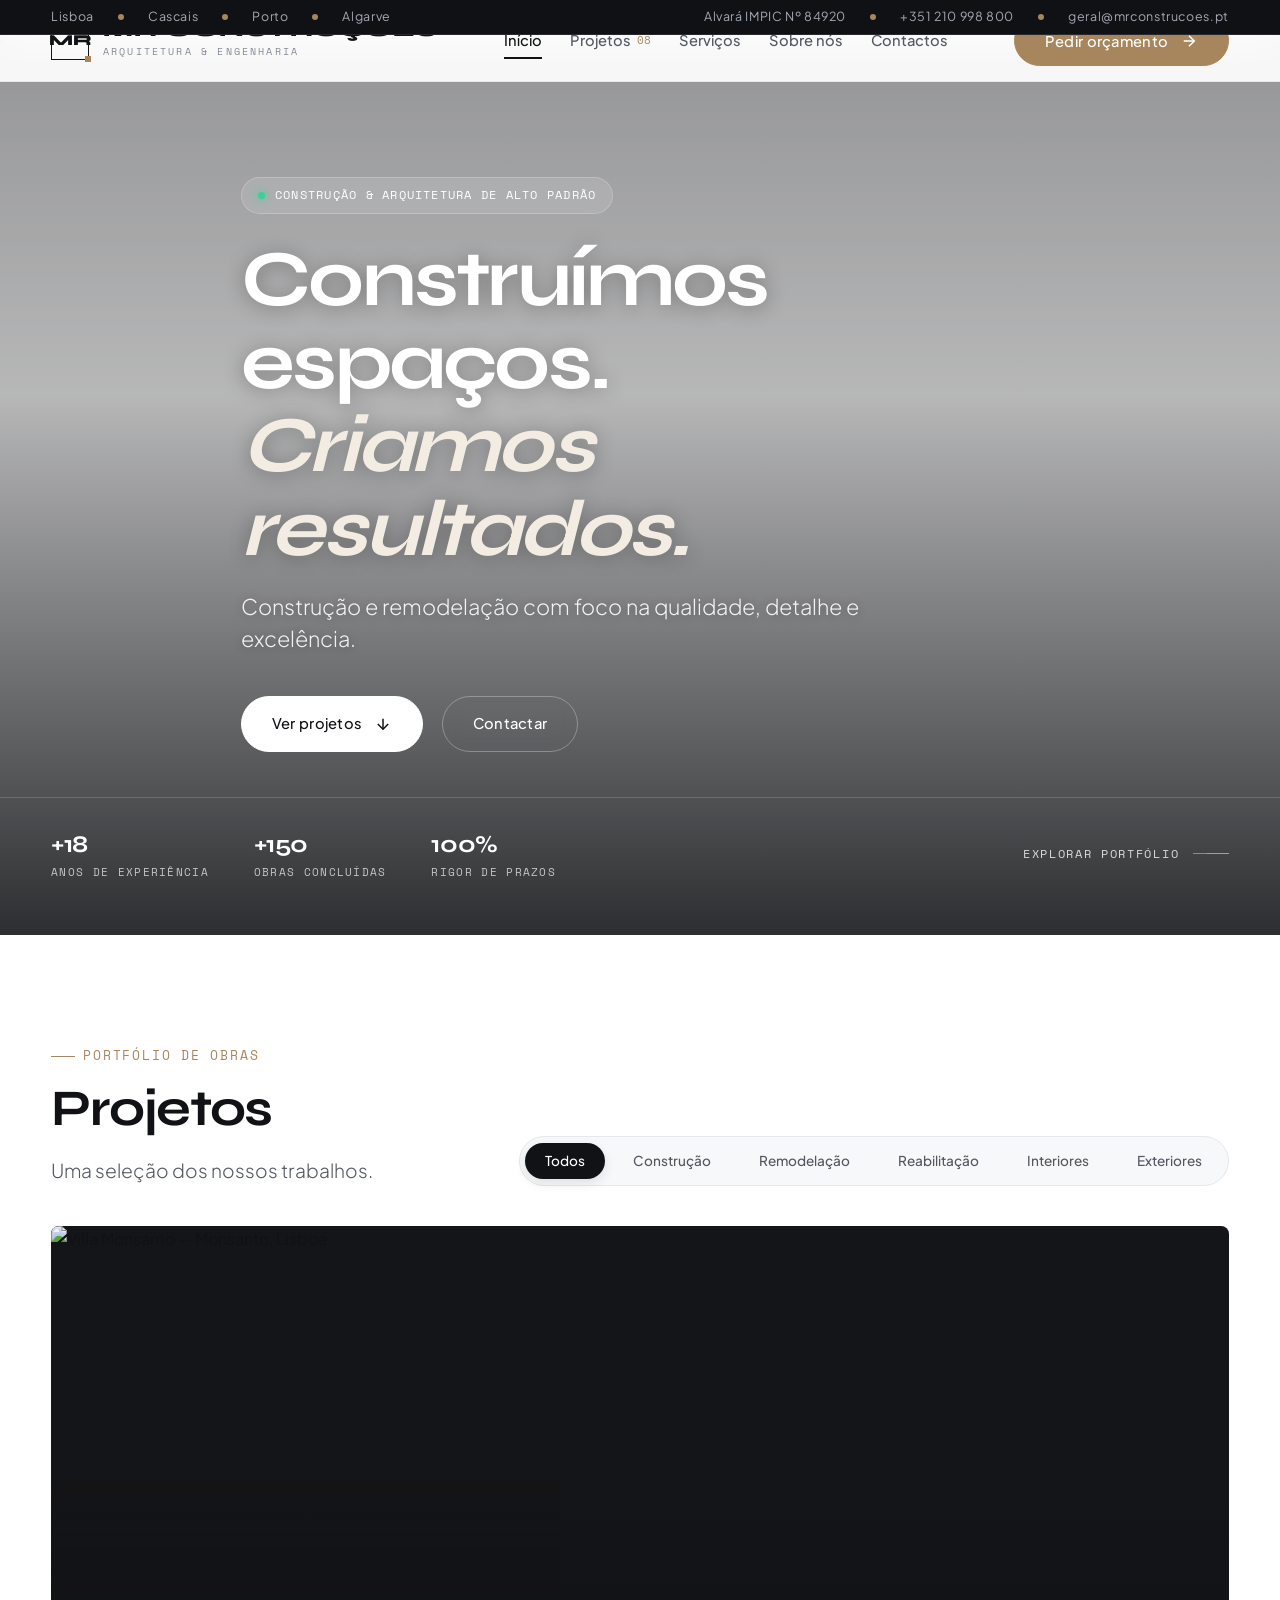
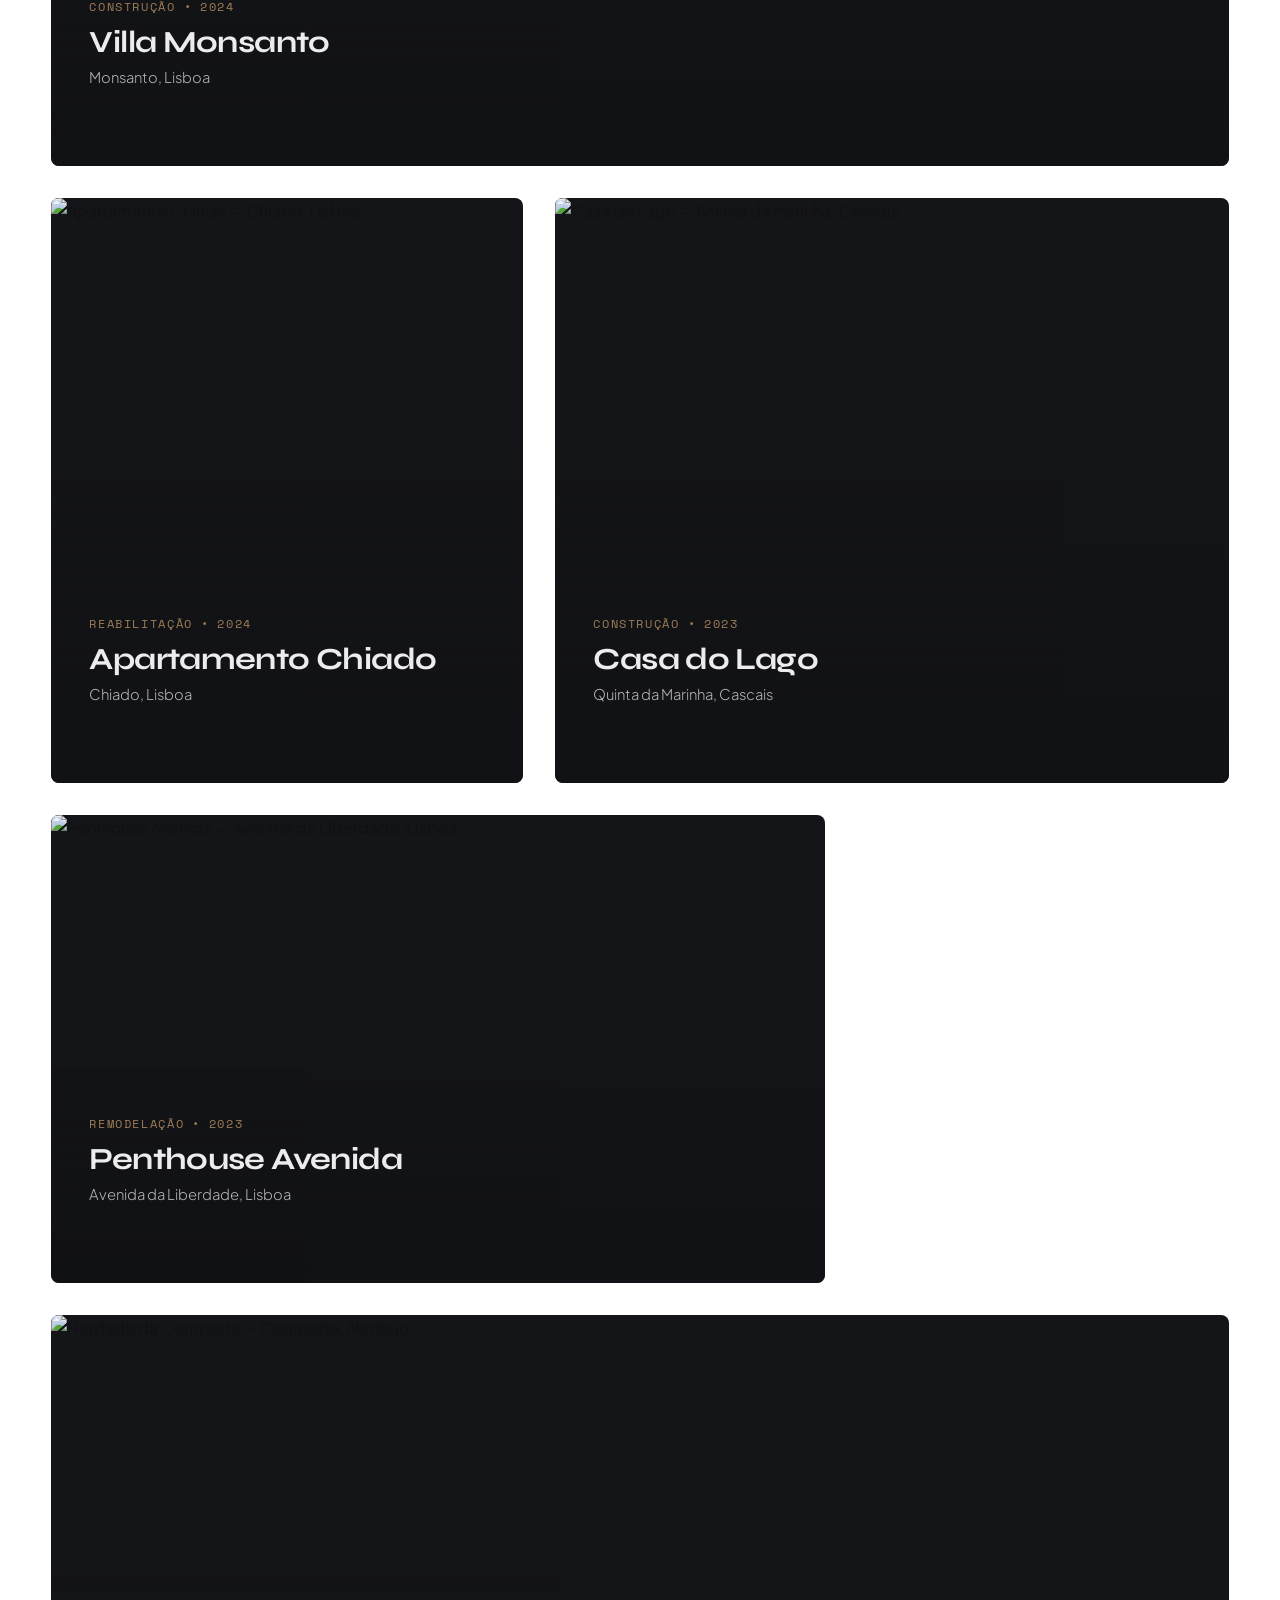
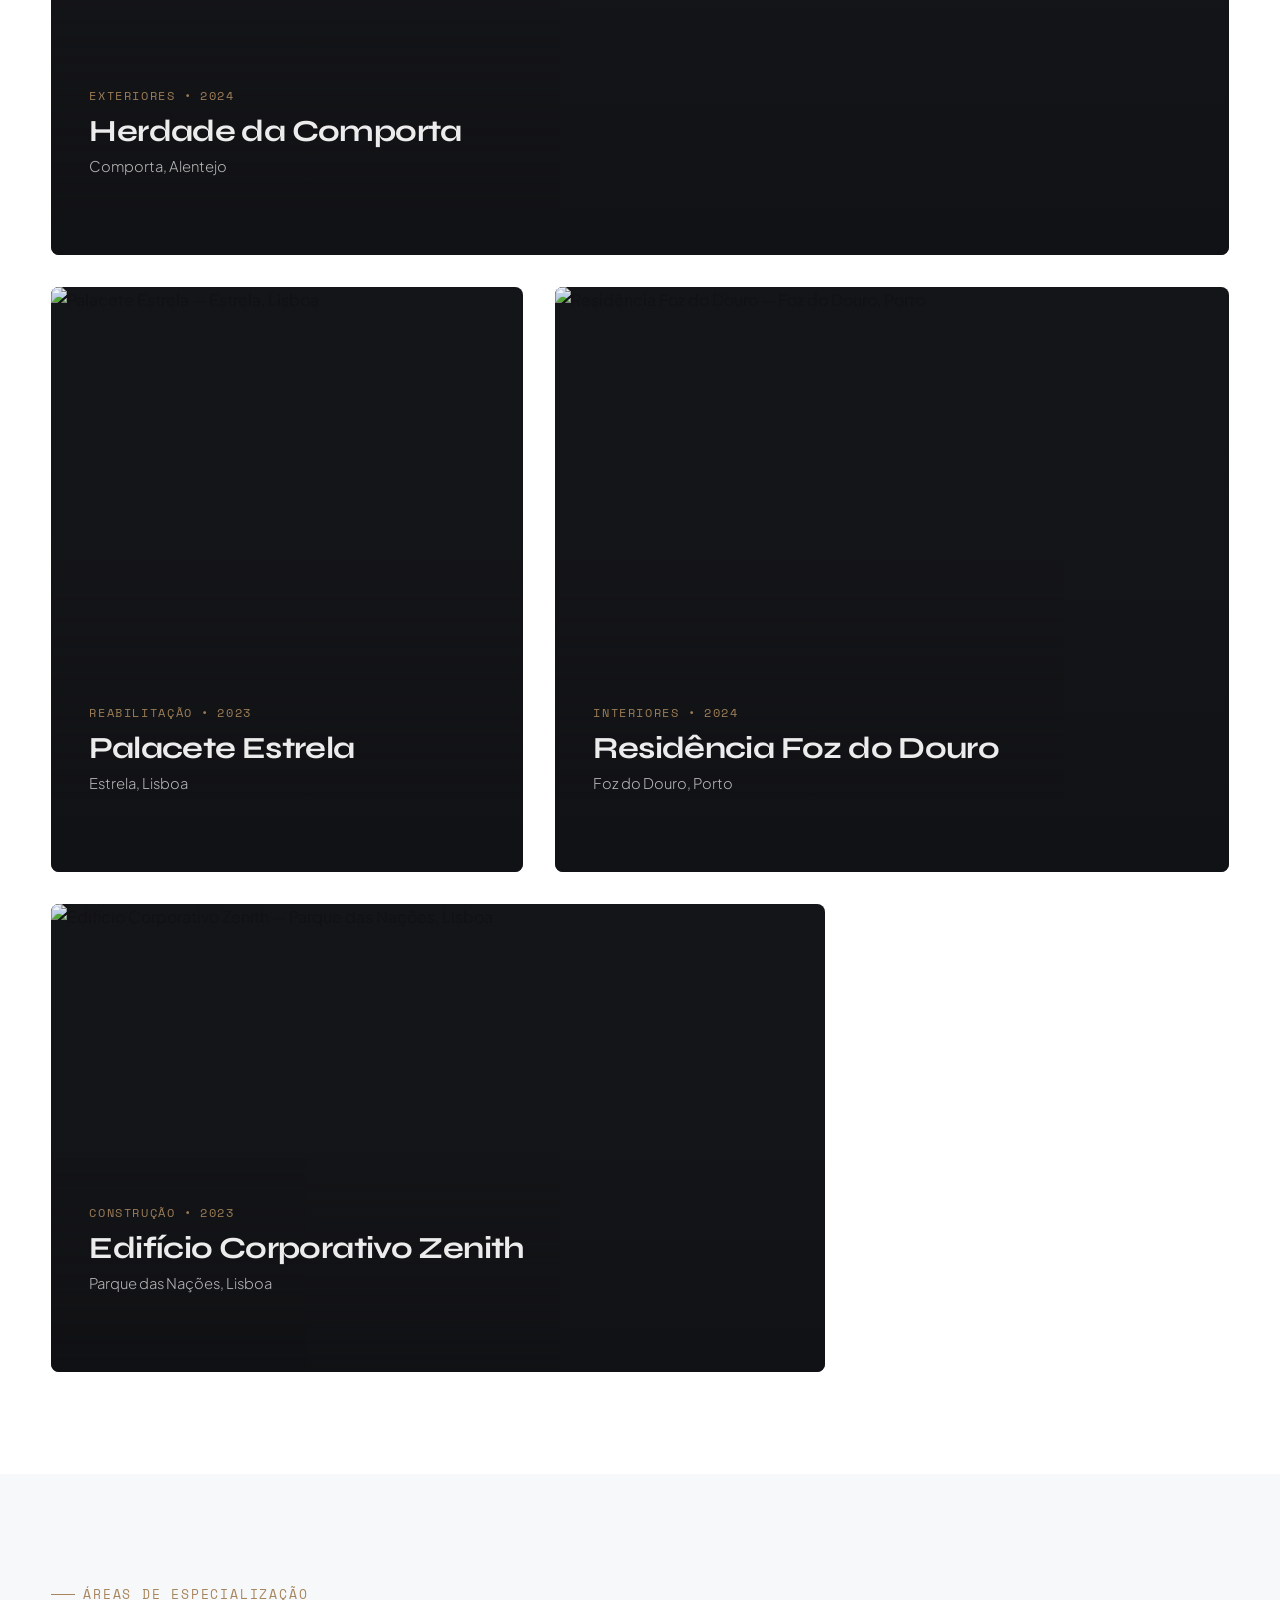
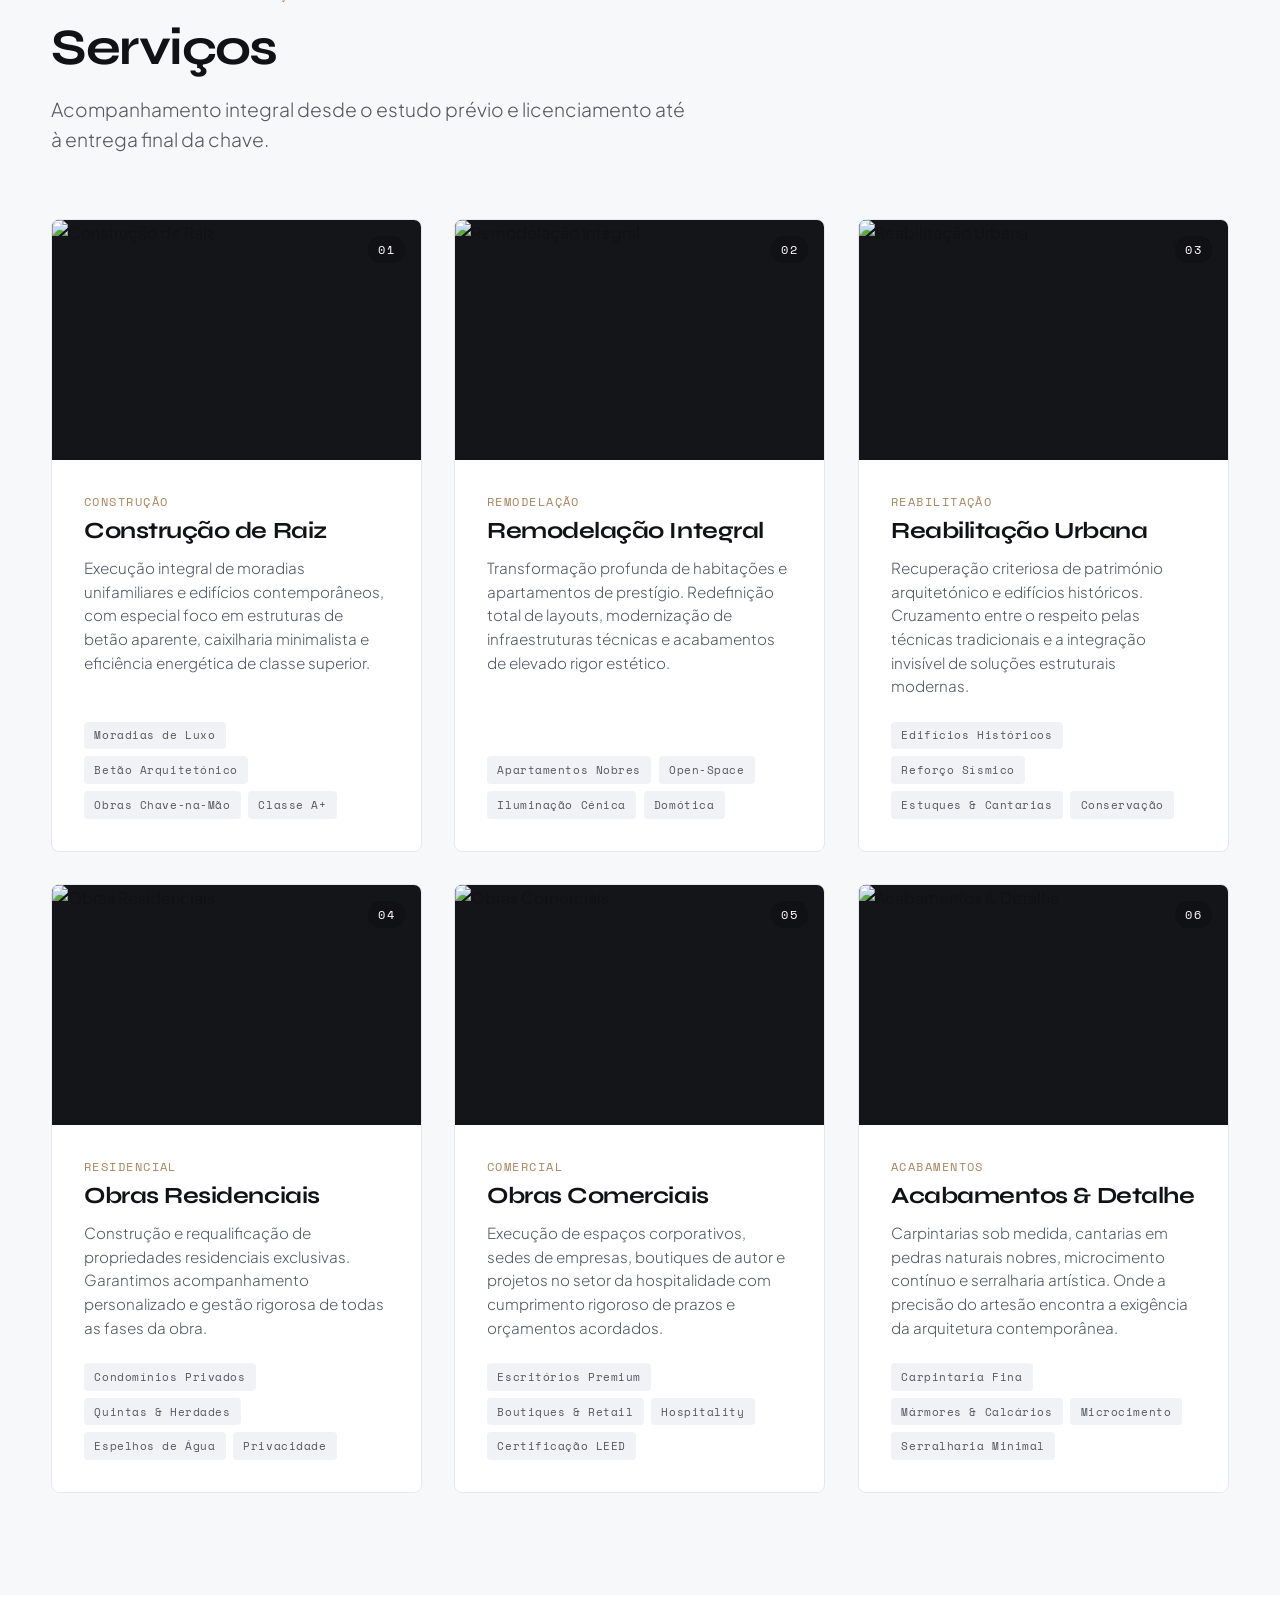
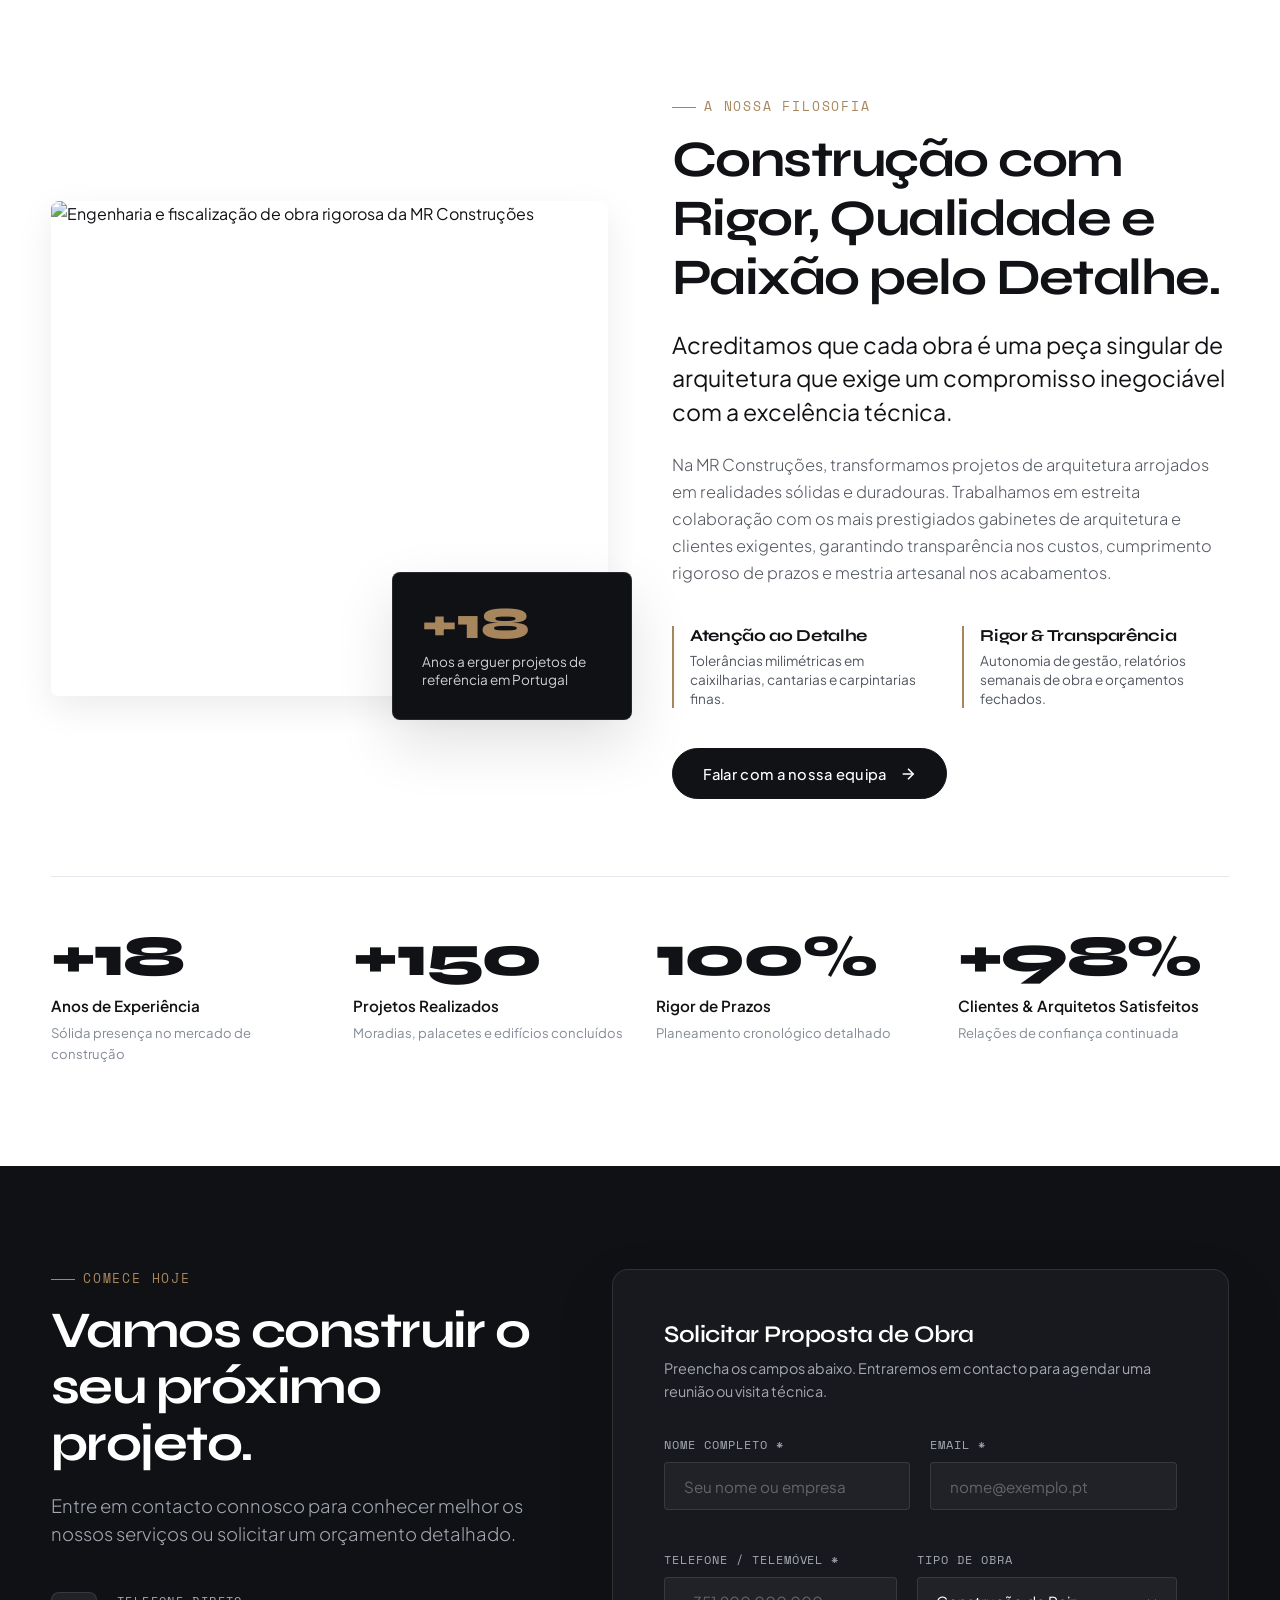
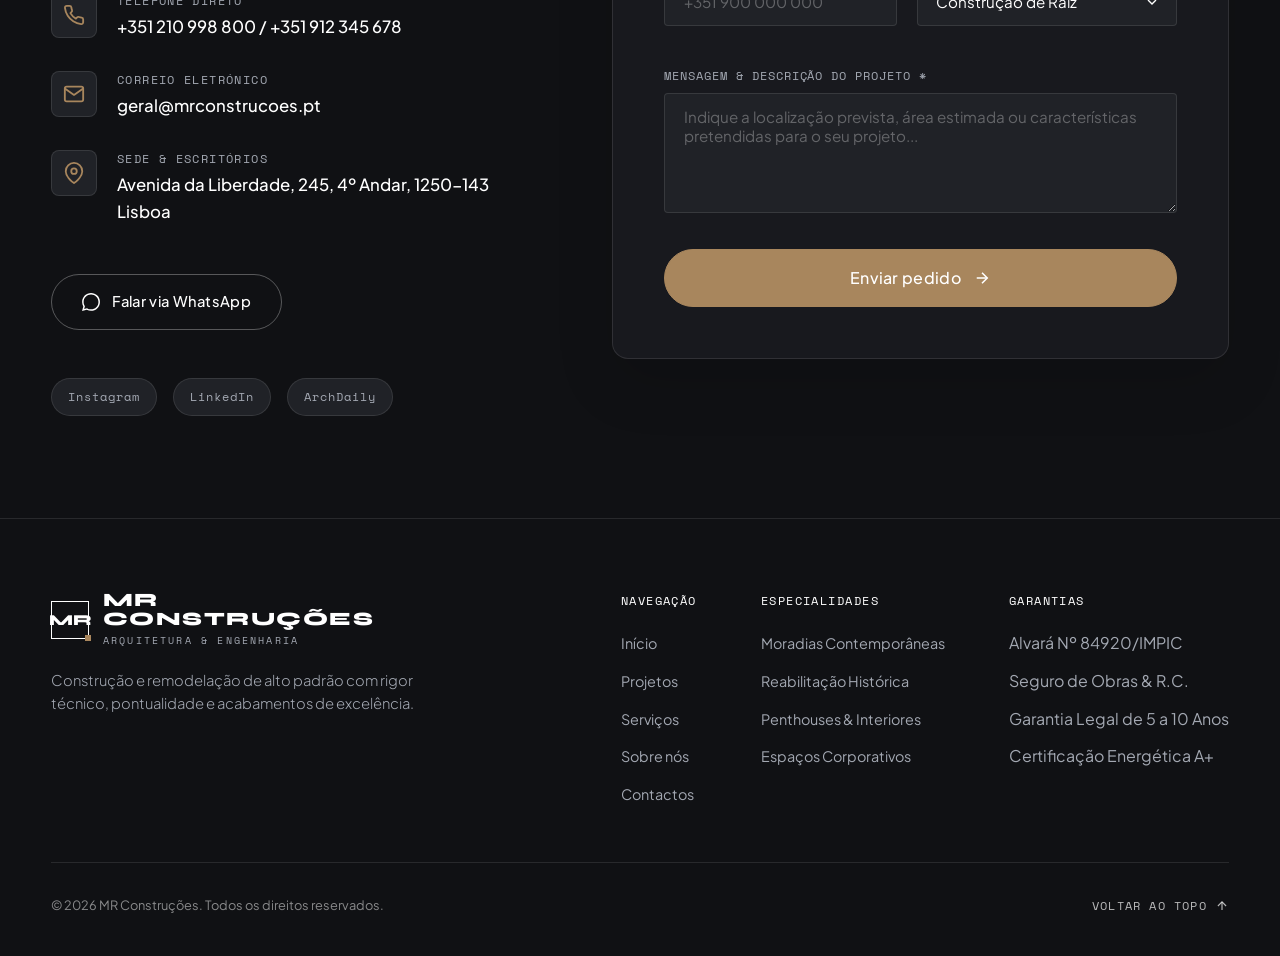
==== index.html @ f12e69ed "feat: website premium moderno para empresa de construcao civil MR Construcoes" ====
<!DOCTYPE html>
<html lang="pt">
<head>
  <meta charset="UTF-8">
  <meta name="viewport" content="width=device-width, initial-scale=1.0">
  <title>MR CONSTRUÇÕES — Arquitetura, Construção e Remodelação Premium</title>
  
  <!-- Metadados de SEO & Otimização -->
  <meta name="description" content="MR Construções — Especialistas em construção de moradias contemporâneas, reabilitação de edifícios e remodelações de alta gama em Portugal. Conheça o nosso portfólio de obras de excelência.">
  <meta name="keywords" content="construção civil, arquitetura contemporânea, remodelação de luxo, reabilitação urbana, moradias lisboa, cascais, porto, obras chave na mão">
  <meta name="author" content="MR Construções & Engenharia">
  <meta name="robots" content="index, follow">

  <!-- Open Graph & Social Sharing -->
  <meta property="og:title" content="MR CONSTRUÇÕES — Obras de Excelência & Portfólio de Arquitetura">
  <meta property="og:description" content="Construímos espaços. Criamos resultados. Portfólio visual de projetos residenciais e comerciais de alta gama.">
  <meta property="og:image" content="https://images.unsplash.com/photo-1600596542815-ffad4c1539a9?auto=format&fit=crop&w=1200&q=80">
  <meta property="og:type" content="website">
  <meta property="og:locale" content="pt_PT">

  <!-- Favicon Arquitetónico em SVG Vetorial -->
  <link rel="icon" type="image/svg+xml" href="data:image/svg+xml,%3Csvg xmlns='http://www.w3.org/2000/svg' viewBox='0 0 32 32'%3E%3Crect width='32' height='32' fill='%23111215'/%3E%3Cpath d='M8 24V8h4l4 8 4-8h4v16h-3.5v-10l-3.5 7h-2l-3.5-7v10H8z' fill='%23FFFFFF'/%3E%3Crect x='22' y='21' width='3' height='3' fill='%23A8865D'/%3E%3C/svg%3E">

  <!-- Folhas de Estilo -->
  <link rel="stylesheet" href="css/main.css">
  <link rel="stylesheet" href="css/components.css">
  <link rel="stylesheet" href="css/project-detail.css">

  <!-- Schema.org Dados Estruturados -->
  <script type="application/ld+json">
  {
    "@context": "https://schema.org",
    "@type": "HomeAndConstructionBusiness",
    "name": "MR Construções",
    "description": "Construção de moradias de luxo, remodelação de interiores e reabilitação de património em Portugal.",
    "telephone": "+351 210 998 800",
    "email": "geral@mrconstrucoes.pt",
    "address": {
      "@type": "PostalAddress",
      "streetAddress": "Avenida da Liberdade, 245",
      "addressLocality": "Lisboa",
      "postalCode": "1250-143",
      "addressCountry": "PT"
    },
    "openingHours": "Mo-Fr 08:30-19:00"
  }
  </script>
</head>
<body>

  <!-- Barra Superior Técnica / Contactos Rápidos -->
  <div class="top-bar">
    <div class="container">
      <div class="top-bar-locations">
        <span>Lisboa</span>
        <span class="top-bar-dot"></span>
        <span>Cascais</span>
        <span class="top-bar-dot"></span>
        <span>Porto</span>
        <span class="top-bar-dot"></span>
        <span>Algarve</span>
      </div>
      <div class="top-bar-links">
        <span>Alvará IMPIC Nº 84920</span>
        <span class="top-bar-dot"></span>
        <a href="tel:+351210998800">+351 210 998 800</a>
        <span class="top-bar-dot"></span>
        <a href="mailto:geral@mrconstrucoes.pt">geral@mrconstrucoes.pt</a>
      </div>
    </div>
  </div>

  <!-- Cabeçalho & Navegação Fixa no Topo -->
  <header class="site-header" id="siteHeader">
    <div class="container header-inner">
      <!-- Logótipo da Empresa -->
      <a href="#inicio" class="brand" aria-label="MR Construções — Página Inicial">
        <div class="brand-logo-icon">MR</div>
        <div class="brand-text">
          <span class="brand-title">MR Construções</span>
          <span class="brand-subtitle">Arquitetura & Engenharia</span>
        </div>
      </a>

      <!-- Menu de Navegação Desktop -->
      <nav class="nav-wrapper" aria-label="Navegação Principal">
        <ul class="nav-menu">
          <li><a href="#inicio" class="nav-link active">Início</a></li>
          <li>
            <a href="#projetos" class="nav-link">
              <span>Projetos</span>
              <span class="nav-counter">08</span>
            </a>
          </li>
          <li><a href="#servicos" class="nav-link">Serviços</a></li>
          <li><a href="#sobre-nos" class="nav-link">Sobre nós</a></li>
          <li><a href="#contactos" class="nav-link">Contactos</a></li>
        </ul>
      </nav>

      <!-- Botões de Ação do Header -->
      <div class="header-actions">
        <button class="btn btn-accent" data-open-budget-modal data-subject="Consulta Geral">
          <span>Pedir orçamento</span>
          <svg class="btn-icon" viewBox="0 0 24 24" fill="none" stroke="currentColor" stroke-width="2">
            <line x1="5" y1="12" x2="19" y2="12"></line>
            <polyline points="12 5 19 12 12 19"></polyline>
          </svg>
        </button>

        <!-- Botão Menu Mobile -->
        <button class="menu-toggle" id="menuToggle" aria-label="Abrir Menu de Navegação">
          <span class="menu-toggle-bar"></span>
          <span class="menu-toggle-bar"></span>
          <span class="menu-toggle-bar"></span>
        </button>
      </div>
    </div>
  </header>

  <!-- Gaveta de Navegação Mobile -->
  <div class="mobile-drawer" id="mobileDrawer">
    <ul class="mobile-nav-list">
      <li><a href="#inicio" class="mobile-nav-link">Início</a></li>
      <li><a href="#projetos" class="mobile-nav-link">Projetos</a></li>
      <li><a href="#servicos" class="mobile-nav-link">Serviços</a></li>
      <li><a href="#sobre-nos" class="mobile-nav-link">Sobre nós</a></li>
      <li><a href="#contactos" class="mobile-nav-link">Contactos</a></li>
    </ul>

    <div class="mobile-drawer-footer">
      <button class="btn btn-accent" style="width: 100%; margin-bottom: 1.5rem;" data-open-budget-modal>
        <span>Pedir orçamento</span>
      </button>
      <p style="margin-bottom: 0.5rem; color: #FFFFFF;">+351 210 998 800</p>
      <p>geral@mrconstrucoes.pt</p>
    </div>
  </div>

  <!-- =========================================================================
       VISTA PRINCIPAL DO WEBSITE (HOME / PORTFÓLIO)
       ========================================================================= -->
  <div id="mainWebsiteView">

    <!-- 1. HERO SECTION -->
    <section class="hero" id="inicio">
      <div class="hero-media-wrapper">
        <img 
          src="https://images.unsplash.com/photo-1600596542815-ffad4c1539a9?auto=format&fit=crop&w=2200&q=85" 
          alt="Obra de Moradia Contemporânea executada pela MR Construções" 
          class="hero-image"
          fetchpriority="high"
        >
        <div class="hero-overlay"></div>
      </div>

      <div class="container hero-content">
        <div class="hero-badge">
          <span class="hero-badge-dot"></span>
          <span>Construção & Arquitetura de Alto Padrão</span>
        </div>

        <h1 class="hero-headline">
          <span>Construímos espaços.</span>
          <span class="highlight-accent">Criamos resultados.</span>
        </h1>

        <p class="hero-description">
          Construção e remodelação com foco na qualidade, detalhe e excelência.
        </p>

        <div class="hero-actions">
          <a href="#projetos" class="btn btn-white">
            <span>Ver projetos</span>
            <svg class="btn-icon" viewBox="0 0 24 24" fill="none" stroke="currentColor" stroke-width="2">
              <line x1="12" y1="5" x2="12" y2="19"></line>
              <polyline points="19 12 12 19 5 12"></polyline>
            </svg>
          </a>

          <a href="#contactos" class="btn btn-outline-white">
            <span>Contactar</span>
          </a>
        </div>
      </div>

      <!-- Barra HUD Inferior do Hero -->
      <div class="container hero-footer-bar">
        <div class="hero-stats-group">
          <div class="hero-stat-item">
            <span class="hero-stat-val">+18</span>
            <span class="hero-stat-lbl">Anos de Experiência</span>
          </div>
          <div class="hero-stat-item">
            <span class="hero-stat-val">+150</span>
            <span class="hero-stat-lbl">Obras Concluídas</span>
          </div>
          <div class="hero-stat-item">
            <span class="hero-stat-val">100%</span>
            <span class="hero-stat-lbl">Rigor de Prazos</span>
          </div>
        </div>

        <a href="#projetos" class="hero-scroll-prompt">
          <span>Explorar portfólio</span>
          <div class="scroll-indicator-line"></div>
        </a>
      </div>
    </section>

    <!-- 2. PORTFÓLIO DE PROJETOS (SECÇÃO PRINCIPAL DO SITE) -->
    <section class="section" id="projetos">
      <div class="container">
        
        <!-- Cabeçalho e Filtros do Portfólio -->
        <div class="portfolio-header-wrapper">
          <div class="section-header" style="margin-bottom: 0;">
            <span class="section-tag">Portfólio de Obras</span>
            <h2 class="section-title">Projetos</h2>
            <p class="section-subtitle">Uma seleção dos nossos trabalhos.</p>
          </div>

          <!-- Filtros de Tipologia -->
          <div class="portfolio-filters" role="group" aria-label="Filtrar projetos por categoria">
            <button class="filter-btn is-active" data-filter="todos">Todos</button>
            <button class="filter-btn" data-filter="construcao">Construção</button>
            <button class="filter-btn" data-filter="remodelacao">Remodelação</button>
            <button class="filter-btn" data-filter="reabilitacao">Reabilitação</button>
            <button class="filter-btn" data-filter="interiores">Interiores</button>
            <button class="filter-btn" data-filter="exteriores">Exteriores</button>
          </div>
        </div>

        <!-- Grelha Editorial de Projetos (Renderizada Dinamicamente via JavaScript) -->
        <div class="editorial-gallery" id="portfolioGrid">
          <!-- Os projetos serão injetados aqui a partir de projects-data.js -->
        </div>

      </div>
    </section>

    <!-- 3. SERVIÇOS -->
    <section class="section section-alt" id="servicos">
      <div class="container">
        
        <div class="section-header">
          <span class="section-tag">Áreas de Especialização</span>
          <h2 class="section-title">Serviços</h2>
          <p class="section-subtitle">
            Acompanhamento integral desde o estudo prévio e licenciamento até à entrega final da chave.
          </p>
        </div>

        <!-- Grelha Visual de Serviços -->
        <div class="services-grid" id="servicesGrid">
          <!-- Os serviços serão injetados aqui a partir de services-data -->
        </div>

      </div>
    </section>

    <!-- 4. SOBRE NÓS -->
    <section class="section" id="sobre-nos">
      <div class="container">
        
        <div class="about-grid">
          <!-- Fotografia Editorial da Equipa / Rigor Construtivo -->
          <div class="about-media-col reveal-on-scroll">
            <img 
              src="https://images.unsplash.com/photo-1503387762-592deb58ef4e?auto=format&fit=crop&w=1400&q=80" 
              alt="Engenharia e fiscalização de obra rigorosa da MR Construções" 
              class="about-image-main"
              loading="lazy"
            >
            <div class="about-floating-badge">
              <div class="about-floating-val">+18</div>
              <div class="about-floating-lbl">Anos a erguer projetos de referência em Portugal</div>
            </div>
          </div>

          <!-- Texto Editorial de Posicionamento -->
          <div class="about-content-col reveal-on-scroll delay-1">
            <span class="section-tag">A Nossa Filosofia</span>
            <h2 class="section-title" style="margin-bottom: 1.25rem;">
              Construção com Rigor, Qualidade e Paixão pelo Detalhe.
            </h2>

            <p class="about-lead">
              Acreditamos que cada obra é uma peça singular de arquitetura que exige um compromisso inegociável com a excelência técnica.
            </p>

            <p class="about-text">
              Na MR Construções, transformamos projetos de arquitetura arrojados em realidades sólidas e duradouras. Trabalhamos em estreita colaboração com os mais prestigiados gabinetes de arquitetura e clientes exigentes, garantindo transparência nos custos, cumprimento rigoroso de prazos e mestria artesanal nos acabamentos.
            </p>

            <!-- Pilares de Excelência -->
            <div class="about-pillars">
              <div class="pillar-item">
                <h4 class="pillar-title">Atenção ao Detalhe</h4>
                <p class="pillar-desc">Tolerâncias milimétricas em caixilharias, cantarias e carpintarias finas.</p>
              </div>
              <div class="pillar-item">
                <h4 class="pillar-title">Rigor & Transparência</h4>
                <p class="pillar-desc">Autonomia de gestão, relatórios semanais de obra e orçamentos fechados.</p>
              </div>
            </div>

            <div>
              <button class="btn btn-primary" data-open-budget-modal data-subject="Parceria / Consulta">
                <span>Falar com a nossa equipa</span>
                <svg class="btn-icon" viewBox="0 0 24 24" fill="none" stroke="currentColor" stroke-width="2">
                  <line x1="5" y1="12" x2="19" y2="12"></line>
                  <polyline points="12 5 19 12 12 19"></polyline>
                </svg>
              </button>
            </div>
          </div>
        </div>

        <!-- Métricas / Números da Empresa -->
        <div class="metrics-strip reveal-on-scroll">
          <div class="metric-box">
            <div class="metric-number">+18</div>
            <div class="metric-label">Anos de Experiência</div>
            <div class="metric-sub">Sólida presença no mercado de construção</div>
          </div>
          <div class="metric-box">
            <div class="metric-number">+150</div>
            <div class="metric-label">Projetos Realizados</div>
            <div class="metric-sub">Moradias, palacetes e edifícios concluídos</div>
          </div>
          <div class="metric-box">
            <div class="metric-number">100%</div>
            <div class="metric-label">Rigor de Prazos</div>
            <div class="metric-sub">Planeamento cronológico detalhado</div>
          </div>
          <div class="metric-box">
            <div class="metric-number">+98%</div>
            <div class="metric-label">Clientes & Arquitetos Satisfeitos</div>
            <div class="metric-sub">Relações de confiança continuada</div>
          </div>
        </div>

      </div>
    </section>

    <!-- 5. CONTACTOS & PEDIDO DE ORÇAMENTO -->
    <section class="section section-dark" id="contactos">
      <div class="container">
        
        <div class="contacts-grid">
          
          <!-- Informações de Contacto & Localização -->
          <div class="contact-info-panel reveal-on-scroll">
            <span class="section-tag" style="color: var(--color-accent);">Comece Hoje</span>
            <h2 class="contact-headline">Vamos construir o seu próximo projeto.</h2>
            <p class="contact-lead">
              Entre em contacto connosco para conhecer melhor os nossos serviços ou solicitar um orçamento detalhado.
            </p>

            <div class="contact-channels">
              <div class="channel-item">
                <div class="channel-icon-box">
                  <svg width="22" height="22" viewBox="0 0 24 24" fill="none" stroke="currentColor" stroke-width="2" stroke-linecap="round" stroke-linejoin="round">
                    <path d="M22 16.92v3a2 2 0 0 1-2.18 2 19.79 19.79 0 0 1-8.63-3.07 19.5 19.5 0 0 1-6-6 19.79 19.79 0 0 1-3.07-8.67A2 2 0 0 1 4.11 2h3a2 2 0 0 1 2 1.72 12.84 12.84 0 0 0 .7 2.81 2 2 0 0 1-.45 2.11L8.09 9.91a16 16 0 0 0 6 6l1.27-1.27a2 2 0 0 1 2.11-.45 12.84 12.84 0 0 0 2.81.7A2 2 0 0 1 22 16.92z"></path>
                  </svg>
                </div>
                <div>
                  <div class="channel-label">Telefone Direto</div>
                  <div class="channel-value"><a href="tel:+351210998800">+351 210 998 800</a> / <a href="tel:+351912345678">+351 912 345 678</a></div>
                </div>
              </div>

              <div class="channel-item">
                <div class="channel-icon-box">
                  <svg width="22" height="22" viewBox="0 0 24 24" fill="none" stroke="currentColor" stroke-width="2" stroke-linecap="round" stroke-linejoin="round">
                    <path d="M4 4h16c1.1 0 2 .9 2 2v12c0 1.1-.9 2-2 2H4c-1.1 0-2-.9-2-2V6c0-1.1.9-2 2-2z"></path>
                    <polyline points="22,6 12,13 2,6"></polyline>
                  </svg>
                </div>
                <div>
                  <div class="channel-label">Correio Eletrónico</div>
                  <div class="channel-value"><a href="mailto:geral@mrconstrucoes.pt">geral@mrconstrucoes.pt</a></div>
                </div>
              </div>

              <div class="channel-item">
                <div class="channel-icon-box">
                  <svg width="22" height="22" viewBox="0 0 24 24" fill="none" stroke="currentColor" stroke-width="2" stroke-linecap="round" stroke-linejoin="round">
                    <path d="M21 10c0 7-9 13-9 13s-9-6-9-13a9 9 0 0 1 18 0z"></path>
                    <circle cx="12" cy="10" r="3"></circle>
                  </svg>
                </div>
                <div>
                  <div class="channel-label">Sede & Escritórios</div>
                  <div class="channel-value">Avenida da Liberdade, 245, 4º Andar, 1250-143 Lisboa</div>
                </div>
              </div>
            </div>

            <!-- WhatsApp & Redes Sociais -->
            <div style="margin-bottom: 1.5rem;">
              <a 
                href="https://wa.me/351912345678?text=Ol%C3%A1%2C%20gostaria%20de%20solicitar%20informa%C3%A7%C3%B5es%20sobre%20uma%20obra" 
                target="_blank" 
                rel="noopener" 
                class="btn btn-outline-white" 
                style="display: inline-flex; margin-bottom: 1.5rem;"
              >
                <svg width="18" height="18" viewBox="0 0 24 24" fill="currentColor">
                  <path d="M.057 24l1.687-6.163c-1.041-1.804-1.588-3.849-1.587-5.946.003-6.556 5.338-11.891 11.893-11.891 3.181.001 6.167 1.24 8.413 3.488 2.245 2.248 3.481 5.236 3.48 8.414-.003 6.557-5.338 11.892-11.893 11.892-1.99-.001-3.951-.5-5.688-1.448l-6.305 1.654zm6.597-3.807c1.676.995 3.276 1.591 5.392 1.592 5.448 0 9.886-4.434 9.889-9.885.002-5.462-4.415-9.89-9.881-9.892-5.452 0-9.887 4.434-9.889 9.884-.001 2.225.651 3.891 1.746 5.634l-.999 3.648 3.742-.981z"/>
                </svg>
                <span>Falar via WhatsApp</span>
              </a>
            </div>

            <div class="contact-social-row">
              <a href="https://instagram.com" target="_blank" rel="noopener" class="social-pill">Instagram</a>
              <a href="https://linkedin.com" target="_blank" rel="noopener" class="social-pill">LinkedIn</a>
              <a href="https://archdaily.com" target="_blank" rel="noopener" class="social-pill">ArchDaily</a>
            </div>
          </div>

          <!-- Formulário de Contacto & Pedido de Orçamento -->
          <div class="contact-form-card reveal-on-scroll delay-1">
            <h3 style="font-family: var(--font-display); font-size: 1.5rem; color: #FFFFFF; margin-bottom: 0.5rem;">
              Solicitar Proposta de Obra
            </h3>
            <p style="font-size: 0.9rem; color: var(--color-text-light-muted); margin-bottom: 2rem;">
              Preencha os campos abaixo. Entraremos em contacto para agendar uma reunião ou visita técnica.
            </p>

            <form id="contactMainForm">
              <div class="form-group-row">
                <div class="form-group">
                  <label for="contactName" class="form-label">Nome Completo *</label>
                  <input type="text" id="contactName" class="form-control" placeholder="Seu nome ou empresa" required>
                </div>
                <div class="form-group">
                  <label for="contactEmail" class="form-label">Email *</label>
                  <input type="email" id="contactEmail" class="form-control" placeholder="nome@exemplo.pt" required>
                </div>
              </div>

              <div class="form-group-row">
                <div class="form-group">
                  <label for="contactPhone" class="form-label">Telefone / Telemóvel *</label>
                  <input type="tel" id="contactPhone" class="form-control" placeholder="+351 900 000 000" required>
                </div>
                <div class="form-group">
                  <label for="contactService" class="form-label">Tipo de Obra</label>
                  <select id="contactService" class="form-control">
                    <option value="construcao">Construção de Raiz</option>
                    <option value="remodelacao">Remodelação Integral</option>
                    <option value="reabilitacao">Reabilitação Urbana</option>
                    <option value="interiores">Acabamentos & Interiores</option>
                    <option value="comercial">Espaço Comercial / Escritórios</option>
                    <option value="outro">Outro Tipo de Projeto</option>
                  </select>
                </div>
              </div>

              <div class="form-group">
                <label for="contactMessage" class="form-label">Mensagem & Descrição do Projeto *</label>
                <textarea id="contactMessage" class="form-control" placeholder="Indique a localização prevista, área estimada ou características pretendidas para o seu projeto..." required></textarea>
              </div>

              <button type="submit" class="btn btn-accent form-submit-btn">
                <span>Enviar pedido</span>
                <svg class="btn-icon" viewBox="0 0 24 24" fill="none" stroke="currentColor" stroke-width="2">
                  <line x1="5" y1="12" x2="19" y2="12"></line>
                  <polyline points="12 5 19 12 12 19"></polyline>
                </svg>
              </button>
            </form>
          </div>

        </div>

      </div>
    </section>

  </div><!-- /mainWebsiteView -->


  <!-- =========================================================================
       VISTA DEDICADA DA PÁGINA INDIVIDUAL DO PROJETO
       (Renderizada e gerida via js/project-view.js)
       ========================================================================= -->
  <main class="project-detail-view" id="projectDetailView" tabindex="-1">
    <!-- Conteúdo gerado dinamicamente -->
  </main>


  <!-- Rodapé Institucional -->
  <footer class="site-footer">
    <div class="container">
      <div class="footer-top">
        <div class="footer-brand-col">
          <div class="brand">
            <div class="brand-logo-icon" style="border-color: #FFFFFF; color: #FFFFFF;">MR</div>
            <div class="brand-text">
              <span class="brand-title">MR Construções</span>
              <span class="brand-subtitle">Arquitetura & Engenharia</span>
            </div>
          </div>
          <p class="footer-tagline">
            Construção e remodelação de alto padrão com rigor técnico, pontualidade e acabamentos de excelência.
          </p>
        </div>

        <div class="footer-nav-groups">
          <div>
            <div class="footer-nav-title">Navegação</div>
            <ul class="footer-links-list">
              <li class="footer-link-item"><a href="#inicio">Início</a></li>
              <li class="footer-link-item"><a href="#projetos">Projetos</a></li>
              <li class="footer-link-item"><a href="#servicos">Serviços</a></li>
              <li class="footer-link-item"><a href="#sobre-nos">Sobre nós</a></li>
              <li class="footer-link-item"><a href="#contactos">Contactos</a></li>
            </ul>
          </div>

          <div>
            <div class="footer-nav-title">Especialidades</div>
            <ul class="footer-links-list">
              <li class="footer-link-item"><a href="#projetos">Moradias Contemporâneas</a></li>
              <li class="footer-link-item"><a href="#projetos">Reabilitação Histórica</a></li>
              <li class="footer-link-item"><a href="#projetos">Penthouses & Interiores</a></li>
              <li class="footer-link-item"><a href="#projetos">Espaços Corporativos</a></li>
            </ul>
          </div>

          <div>
            <div class="footer-nav-title">Garantias</div>
            <ul class="footer-links-list">
              <li class="footer-link-item">Alvará Nº 84920/IMPIC</li>
              <li class="footer-link-item">Seguro de Obras & R.C.</li>
              <li class="footer-link-item">Garantia Legal de 5 a 10 Anos</li>
              <li class="footer-link-item">Certificação Energética A+</li>
            </ul>
          </div>
        </div>
      </div>

      <div class="footer-bottom">
        <div>
          &copy; 2026 MR Construções. Todos os direitos reservados.
        </div>
        <a href="#inicio" class="back-to-top-btn" id="backToTopBtn">
          <span>Voltar ao topo</span>
          <svg width="14" height="14" viewBox="0 0 24 24" fill="none" stroke="currentColor" stroke-width="2">
            <line x1="12" y1="19" x2="12" y2="5"></line>
            <polyline points="5 12 12 5 19 12"></polyline>
          </svg>
        </a>
      </div>
    </div>
  </footer>


  <!-- Modal Interativo: "Pedir Orçamento" -->
  <div class="budget-modal-overlay" id="budgetModal" role="dialog" aria-modal="true" aria-labelledby="modalTitle">
    <div class="budget-modal-box">
      <button class="modal-close-btn" id="budgetModalClose" aria-label="Fechar janela">
        <svg width="24" height="24" viewBox="0 0 24 24" fill="none" stroke="currentColor" stroke-width="2">
          <line x1="18" y1="6" x2="6" y2="18"></line>
          <line x1="6" y1="6" x2="18" y2="18"></line>
        </svg>
      </button>

      <div style="margin-bottom: 1.5rem;">
        <span class="section-tag" style="color: var(--color-accent);">Orçamento Personalizado</span>
        <h3 id="modalTitle" style="font-family: var(--font-display); font-size: 1.8rem; margin-top: 0.25rem;">
          Pedir Orçamento de Obra
        </h3>
        <p style="font-size: 0.92rem; color: var(--color-text-secondary); margin-top: 0.25rem;">
          Indique-nos os detalhes essenciais da sua futura obra para prepararmos uma estimativa inicial.
        </p>
      </div>

      <form id="modalBudgetForm">
        <div class="form-group-row">
          <div class="form-group">
            <label class="form-label" style="color: var(--color-text-primary);" for="modalName">Nome Completo *</label>
            <input type="text" id="modalName" class="form-control" style="background: var(--color-bg-alt); color: var(--color-text-primary); border-color: var(--color-border);" required>
          </div>
          <div class="form-group">
            <label class="form-label" style="color: var(--color-text-primary);" for="modalPhone">Contacto Telefónico *</label>
            <input type="tel" id="modalPhone" class="form-control" style="background: var(--color-bg-alt); color: var(--color-text-primary); border-color: var(--color-border);" required>
          </div>
        </div>

        <div class="form-group">
          <label class="form-label" style="color: var(--color-text-primary);" for="modalEmail">Email *</label>
          <input type="email" id="modalEmail" class="form-control" style="background: var(--color-bg-alt); color: var(--color-text-primary); border-color: var(--color-border);" required>
        </div>

        <div class="form-group-row">
          <div class="form-group">
            <label class="form-label" style="color: var(--color-text-primary);" for="modalType">Tipo de Intervenção</label>
            <select id="modalType" class="form-control" style="background: var(--color-bg-alt); color: var(--color-text-primary); border-color: var(--color-border);">
              <option value="construcao">Construção de Moradia / Edifício</option>
              <option value="remodelacao">Remodelação Integral</option>
              <option value="reabilitacao">Reabilitação Patrimonial</option>
              <option value="interiores">Acabamentos de Alta Gama</option>
              <option value="comercial">Espaço Comercial / Corporativo</option>
            </select>
          </div>
          <div class="form-group">
            <label class="form-label" style="color: var(--color-text-primary);" for="modalArea">Área Aproximada (m²)</label>
            <input type="text" id="modalArea" class="form-control" placeholder="Ex: 250 m²" style="background: var(--color-bg-alt); color: var(--color-text-primary); border-color: var(--color-border);">
          </div>
        </div>

        <div class="form-group">
          <label class="form-label" style="color: var(--color-text-primary);" for="modalProjectNotes">Detalhes ou Observações</label>
          <textarea id="modalProjectNotes" class="form-control" placeholder="Descreva sucintamente o objetivo do projeto..." style="background: var(--color-bg-alt); color: var(--color-text-primary); border-color: var(--color-border); min-height: 80px;"></textarea>
        </div>

        <button type="submit" class="btn btn-accent" style="width: 100%; padding: 1.1rem; margin-top: 0.5rem;">
          <span>Enviar pedido de orçamento</span>
        </button>
      </form>
    </div>
  </div>

  <!-- Container de Toasts para Notificações -->
  <div class="toast-container" id="toastContainer"></div>

  <!-- Scripts JavaScript em Ordem de Dependência -->
  <script src="js/projects-data.js"></script>
  <script src="js/lightbox.js"></script>
  <script src="js/portfolio.js"></script>
  <script src="js/project-view.js"></script>
  <script src="js/main.js"></script>
</body>
</html>
---- css/main.css ----
/* ==========================================================================
   MR CONSTRUÇÕES — Design System & Main Stylesheet
   Estética: Moderna, Premium, Minimalista, Visualmente Sofisticada
   ========================================================================== */

@import url('https://fonts.googleapis.com/css2?family=Plus+Jakarta+Sans:ital,wght@0,300;0,400;0,500;0,600;0,700;1,400&family=Space+Mono:wght@400;700&family=Syne:wght@500;600;700;800&display=swap');

:root {
  /* Cores Principais — Paleta Neutra e Arquitetural */
  --color-bg: #FFFFFF;
  --color-bg-alt: #F7F8FA;
  --color-bg-subtle: #F0F2F5;
  --color-bg-card: #FFFFFF;
  --color-bg-dark: #101114;
  --color-bg-dark-surface: #18191E;
  --color-bg-dark-card: #202227;

  /* Tipografia & Contrastes */
  --color-text-primary: #111215;
  --color-text-secondary: #525760;
  --color-text-muted: #848B96;
  --color-text-light: #F4F5F7;
  --color-text-light-muted: #A3A8B2;

  /* Acentos Arquitetónicos — Bronze / Ocre Nobre & Linhas Técnicas */
  --color-accent: #A8865D;
  --color-accent-hover: #93714A;
  --color-accent-subtle: rgba(168, 134, 93, 0.12);
  --color-border: #E5E8EC;
  --color-border-subtle: rgba(0, 0, 0, 0.06);
  --color-border-dark: rgba(255, 255, 255, 0.1);

  /* Fontes */
  --font-display: 'Syne', -apple-system, BlinkMacSystemFont, 'Segoe UI', sans-serif;
  --font-sans: 'Plus Jakarta Sans', -apple-system, BlinkMacSystemFont, 'Segoe UI', sans-serif;
  --font-mono: 'Space Mono', monospace;

  /* Espaçamentos e Layout */
  --container-max: 1560px;
  --container-narrow: 1200px;
  --header-height: 82px;
  --radius-sm: 4px;
  --radius-md: 8px;
  --radius-lg: 16px;
  --radius-full: 9999px;

  /* Transições & Sombras */
  --transition-fast: 0.2s cubic-bezier(0.16, 1, 0.3, 1);
  --transition-smooth: 0.4s cubic-bezier(0.16, 1, 0.3, 1);
  --transition-slow: 0.7s cubic-bezier(0.16, 1, 0.3, 1);
  --shadow-subtle: 0 4px 20px rgba(0, 0, 0, 0.04);
  --shadow-medium: 0 12px 36px rgba(0, 0, 0, 0.08);
  --shadow-elevated: 0 24px 60px rgba(0, 0, 0, 0.12);
}

/* Reset Universal & Base */
*, *::before, *::after {
  box-sizing: border-box;
  margin: 0;
  padding: 0;
}

html {
  font-size: 16px;
  scroll-behavior: smooth;
  text-rendering: optimizeLegibility;
  -webkit-font-smoothing: antialiased;
  -moz-osx-font-smoothing: grayscale;
}

body {
  background-color: var(--color-bg);
  color: var(--color-text-primary);
  font-family: var(--font-sans);
  font-weight: 400;
  line-height: 1.6;
  overflow-x: hidden;
  position: relative;
}

body.no-scroll {
  overflow: hidden;
}

::selection {
  background-color: var(--color-accent);
  color: #FFFFFF;
}

img {
  display: block;
  max-width: 100%;
  height: auto;
  user-select: none;
}

a {
  color: inherit;
  text-decoration: none;
  transition: color var(--transition-fast);
}

button {
  background: none;
  border: none;
  font-family: inherit;
  cursor: pointer;
  outline: none;
}

input, textarea, select {
  font-family: var(--font-sans);
}

h1, h2, h3, h4, h5, h6 {
  font-family: var(--font-display);
  font-weight: 600;
  line-height: 1.15;
  letter-spacing: -0.02em;
  color: var(--color-text-primary);
}

.mono-tag {
  font-family: var(--font-mono);
  font-size: 0.75rem;
  letter-spacing: 0.12em;
  text-transform: uppercase;
  color: var(--color-accent);
}

.container {
  width: 100%;
  max-width: var(--container-max);
  margin-left: auto;
  margin-right: auto;
  padding-left: clamp(1.25rem, 4vw, 3.5rem);
  padding-right: clamp(1.25rem, 4vw, 3.5rem);
}

.container-narrow {
  width: 100%;
  max-width: var(--container-narrow);
  margin-left: auto;
  margin-right: auto;
  padding-left: clamp(1.25rem, 4vw, 3.5rem);
  padding-right: clamp(1.25rem, 4vw, 3.5rem);
}

.section {
  padding-top: clamp(4.5rem, 8vw, 8.5rem);
  padding-bottom: clamp(4.5rem, 8vw, 8.5rem);
  position: relative;
}

.section-alt {
  background-color: var(--color-bg-alt);
}

.section-dark {
  background-color: var(--color-bg-dark);
  color: var(--color-text-light);
}

.section-header {
  margin-bottom: clamp(2.5rem, 5vw, 4.5rem);
}

.section-header.text-center {
  text-align: center;
}

.section-tag {
  display: inline-flex;
  align-items: center;
  gap: 0.5rem;
  font-family: var(--font-mono);
  font-size: 0.8rem;
  letter-spacing: 0.14em;
  text-transform: uppercase;
  color: var(--color-accent);
  margin-bottom: 0.85rem;
}

.section-tag::before {
  content: '';
  display: inline-block;
  width: 24px;
  height: 1px;
  background-color: var(--color-accent);
}

.section-title {
  font-size: clamp(2.2rem, 4vw, 3.8rem);
  font-weight: 700;
  letter-spacing: -0.03em;
  color: var(--color-text-primary);
  margin-bottom: 1rem;
}

.section-dark .section-title {
  color: var(--color-text-light);
}

.section-subtitle {
  font-size: clamp(1.05rem, 1.5vw, 1.25rem);
  color: var(--color-text-secondary);
  font-weight: 300;
  max-width: 640px;
}

.section-dark .section-subtitle {
  color: var(--color-text-light-muted);
}

.btn {
  display: inline-flex;
  align-items: center;
  justify-content: center;
  gap: 0.75rem;
  font-family: var(--font-sans);
  font-size: 0.92rem;
  font-weight: 500;
  letter-spacing: 0.02em;
  padding: 0.95rem 1.85rem;
  border-radius: var(--radius-full);
  transition: all var(--transition-fast);
  white-space: nowrap;
  position: relative;
  overflow: hidden;
}

.btn-primary {
  background-color: var(--color-text-primary);
  color: #FFFFFF;
  border: 1px solid var(--color-text-primary);
}

.btn-primary:hover {
  background-color: #000000;
  transform: translateY(-2px);
  box-shadow: 0 8px 24px rgba(0, 0, 0, 0.16);
}

.btn-secondary {
  background-color: transparent;
  color: var(--color-text-primary);
  border: 1px solid var(--color-border);
}

.btn-secondary:hover {
  background-color: var(--color-bg-subtle);
  border-color: var(--color-text-primary);
  transform: translateY(-2px);
}

.btn-white {
  background-color: #FFFFFF;
  color: var(--color-text-primary);
  border: 1px solid #FFFFFF;
}

.btn-white:hover {
  background-color: rgba(255, 255, 255, 0.9);
  transform: translateY(-2px);
  box-shadow: 0 8px 24px rgba(0, 0, 0, 0.2);
}

.btn-outline-white {
  background-color: transparent;
  color: #FFFFFF;
  border: 1px solid rgba(255, 255, 255, 0.3);
  backdrop-filter: blur(8px);
}

.btn-outline-white:hover {
  background-color: rgba(255, 255, 255, 0.15);
  border-color: #FFFFFF;
  transform: translateY(-2px);
}

.btn-accent {
  background-color: var(--color-accent);
  color: #FFFFFF;
  border: 1px solid var(--color-accent);
}

.btn-accent:hover {
  background-color: var(--color-accent-hover);
  border-color: var(--color-accent-hover);
  transform: translateY(-2px);
  box-shadow: 0 8px 24px rgba(168, 134, 93, 0.28);
}

.btn-icon {
  width: 18px;
  height: 18px;
  transition: transform var(--transition-fast);
}

.btn:hover .btn-icon {
  transform: translateX(4px);
}

.reveal-on-scroll {
  opacity: 0;
  transform: translateY(28px);
  transition: opacity 0.8s cubic-bezier(0.16, 1, 0.3, 1),
              transform 0.8s cubic-bezier(0.16, 1, 0.3, 1);
  will-change: opacity, transform;
}

.reveal-on-scroll.is-visible {
  opacity: 1;
  transform: translateY(0);
}

.delay-1 { transition-delay: 0.1s; }
.delay-2 { transition-delay: 0.2s; }
.delay-3 { transition-delay: 0.3s; }
.delay-4 { transition-delay: 0.4s; }

.top-bar {
  background-color: var(--color-bg-dark);
  color: var(--color-text-light-muted);
  font-size: 0.78rem;
  letter-spacing: 0.05em;
  padding: 0.45rem 0;
  border-bottom: 1px solid var(--color-border-dark);
  display: flex;
  justify-content: space-between;
  align-items: center;
  position: relative;
  z-index: 101;
}

.top-bar .container {
  display: flex;
  justify-content: space-between;
  align-items: center;
}

.top-bar-locations {
  display: flex;
  align-items: center;
  gap: 1.5rem;
}

.top-bar-dot {
  display: inline-block;
  width: 6px;
  height: 6px;
  border-radius: 50%;
  background-color: var(--color-accent);
}

.top-bar-links {
  display: flex;
  align-items: center;
  gap: 1.5rem;
}

.top-bar-links a {
  color: var(--color-text-light-muted);
  transition: color var(--transition-fast);
}

.top-bar-links a:hover {
  color: #FFFFFF;
}

@media (max-width: 860px) {
  .top-bar {
    display: none;
  }
}
---- css/components.css ----
/* ==========================================================================
   MR CONSTRUÇÕES — Componentes de Interface & Layout
   ========================================================================== */

/* --------------------------------------------------------------------------
   1. NAVEGAÇÃO & HEADER
   -------------------------------------------------------------------------- */
.site-header {
  position: fixed;
  top: 0;
  left: 0;
  width: 100%;
  height: var(--header-height);
  z-index: 100;
  background-color: rgba(255, 255, 255, 0.92);
  backdrop-filter: blur(20px);
  -webkit-backdrop-filter: blur(20px);
  border-bottom: 1px solid var(--color-border-subtle);
  transition: all var(--transition-smooth);
}

.site-header.is-scrolled {
  height: 72px;
  background-color: rgba(255, 255, 255, 0.97);
  box-shadow: 0 4px 20px rgba(0, 0, 0, 0.05);
}

.header-inner {
  display: flex;
  align-items: center;
  justify-content: space-between;
  height: 100%;
}

.brand {
  display: flex;
  align-items: center;
  gap: 0.85rem;
  text-decoration: none;
}

.brand-logo-icon {
  width: 38px;
  height: 38px;
  border: 1.5px solid var(--color-text-primary);
  display: flex;
  align-items: center;
  justify-content: center;
  font-family: var(--font-display);
  font-weight: 800;
  font-size: 0.95rem;
  letter-spacing: -0.04em;
  color: var(--color-text-primary);
  position: relative;
  transition: all var(--transition-fast);
}

.brand-logo-icon::after {
  content: '';
  position: absolute;
  bottom: -3px;
  right: -3px;
  width: 6px;
  height: 6px;
  background-color: var(--color-accent);
}

.brand-text {
  display: flex;
  flex-direction: column;
}

.brand-title {
  font-family: var(--font-display);
  font-size: 1.18rem;
  font-weight: 800;
  letter-spacing: 0.08em;
  text-transform: uppercase;
  color: var(--color-text-primary);
  line-height: 1;
}

.brand-subtitle {
  font-family: var(--font-mono);
  font-size: 0.62rem;
  letter-spacing: 0.22em;
  text-transform: uppercase;
  color: var(--color-text-muted);
  margin-top: 0.25rem;
}

.nav-menu {
  display: flex;
  align-items: center;
  gap: clamp(1.2rem, 2.2vw, 2.5rem);
  list-style: none;
}

.nav-link {
  font-family: var(--font-sans);
  font-size: 0.92rem;
  font-weight: 500;
  color: var(--color-text-secondary);
  position: relative;
  padding: 0.4rem 0;
  transition: color var(--transition-fast);
  display: inline-flex;
  align-items: center;
  gap: 0.35rem;
}

.nav-link::after {
  content: '';
  position: absolute;
  bottom: 0;
  left: 0;
  width: 0;
  height: 2px;
  background-color: var(--color-text-primary);
  transition: width var(--transition-fast);
}

.nav-link:hover,
.nav-link.active {
  color: var(--color-text-primary);
}

.nav-link:hover::after,
.nav-link.active::after {
  width: 100%;
}

.nav-counter {
  font-family: var(--font-mono);
  font-size: 0.68rem;
  color: var(--color-accent);
  vertical-align: super;
}

.header-actions {
  display: flex;
  align-items: center;
  gap: 1.25rem;
}

.menu-toggle {
  display: none;
  flex-direction: column;
  justify-content: center;
  align-items: center;
  width: 44px;
  height: 44px;
  cursor: pointer;
  z-index: 120;
}

.menu-toggle-bar {
  width: 24px;
  height: 2px;
  background-color: var(--color-text-primary);
  transition: all var(--transition-fast);
  margin: 3px 0;
}

.menu-toggle.is-active .menu-toggle-bar:nth-child(1) {
  transform: translateY(8px) rotate(45deg);
}

.menu-toggle.is-active .menu-toggle-bar:nth-child(2) {
  opacity: 0;
}

.menu-toggle.is-active .menu-toggle-bar:nth-child(3) {
  transform: translateY(-8px) rotate(-45deg);
}

.mobile-drawer {
  position: fixed;
  top: 0;
  left: 0;
  width: 100%;
  height: 100vh;
  background-color: var(--color-bg-dark);
  z-index: 110;
  display: flex;
  flex-direction: column;
  justify-content: space-between;
  padding: 6.5rem 2rem 3rem;
  transform: translateY(-100%);
  transition: transform var(--transition-smooth);
  overflow-y: auto;
}

.mobile-drawer.is-open {
  transform: translateY(0);
}

.mobile-nav-list {
  list-style: none;
  display: flex;
  flex-direction: column;
  gap: 1.5rem;
}

.mobile-nav-link {
  font-family: var(--font-display);
  font-size: 2.2rem;
  font-weight: 700;
  color: #FFFFFF;
  display: inline-block;
  transition: color var(--transition-fast);
}

.mobile-nav-link:hover {
  color: var(--color-accent);
}

.mobile-drawer-footer {
  border-top: 1px solid var(--color-border-dark);
  padding-top: 2rem;
  color: var(--color-text-light-muted);
  font-size: 0.88rem;
}


/* --------------------------------------------------------------------------
   2. HERO SECTION
   -------------------------------------------------------------------------- */
.hero {
  position: relative;
  min-height: 100vh;
  display: flex;
  flex-direction: column;
  justify-content: flex-end;
  padding-bottom: clamp(3rem, 6vh, 5.5rem);
  padding-top: calc(var(--header-height) + 2rem);
  color: #FFFFFF;
  overflow: hidden;
}

.hero-media-wrapper {
  position: absolute;
  top: 0;
  left: 0;
  width: 100%;
  height: 100%;
  z-index: 1;
}

.hero-image {
  width: 100%;
  height: 100%;
  object-fit: cover;
  object-position: center 38%;
  transform: scale(1.02);
  transition: transform 10s ease-out;
}

.hero:hover .hero-image {
  transform: scale(1.06);
}

.hero-overlay {
  position: absolute;
  top: 0;
  left: 0;
  width: 100%;
  height: 100%;
  background: linear-gradient(
    180deg,
    rgba(16, 17, 20, 0.45) 0%,
    rgba(16, 17, 20, 0.3) 40%,
    rgba(16, 17, 20, 0.88) 100%
  );
  z-index: 2;
}

.hero-content {
  position: relative;
  z-index: 3;
  max-width: 900px;
}

.hero-badge {
  display: inline-flex;
  align-items: center;
  gap: 0.6rem;
  padding: 0.45rem 1rem;
  background-color: rgba(255, 255, 255, 0.12);
  backdrop-filter: blur(12px);
  border: 1px solid rgba(255, 255, 255, 0.2);
  border-radius: var(--radius-full);
  font-family: var(--font-mono);
  font-size: 0.78rem;
  letter-spacing: 0.1em;
  text-transform: uppercase;
  margin-bottom: 1.5rem;
}

.hero-badge-dot {
  width: 7px;
  height: 7px;
  border-radius: 50%;
  background-color: #34D399;
  box-shadow: 0 0 10px #34D399;
}

.hero-headline {
  font-size: clamp(2.8rem, 6.2vw, 5.5rem);
  font-weight: 700;
  line-height: 1.05;
  letter-spacing: -0.035em;
  color: #FFFFFF;
  margin-bottom: 1.25rem;
  text-shadow: 0 2px 20px rgba(0, 0, 0, 0.3);
}

.hero-headline span {
  display: block;
}

.hero-headline .highlight-accent {
  color: #F3ECE2;
  font-style: italic;
  font-family: var(--font-display);
}

.hero-description {
  font-size: clamp(1.1rem, 1.8vw, 1.35rem);
  line-height: 1.5;
  color: rgba(255, 255, 255, 0.9);
  max-width: 620px;
  margin-bottom: 2.5rem;
  font-weight: 300;
  text-shadow: 0 1px 10px rgba(0, 0, 0, 0.3);
}

.hero-actions {
  display: flex;
  align-items: center;
  gap: 1.2rem;
  flex-wrap: wrap;
}

.hero-footer-bar {
  position: relative;
  z-index: 3;
  margin-top: clamp(2.5rem, 5vh, 4.5rem);
  padding-top: 1.75rem;
  border-top: 1px solid rgba(255, 255, 255, 0.16);
  display: flex;
  align-items: center;
  justify-content: space-between;
  gap: 1.5rem;
  flex-wrap: wrap;
}

.hero-stats-group {
  display: flex;
  align-items: center;
  gap: clamp(1.5rem, 3.5vw, 3.5rem);
  flex-wrap: wrap;
}

.hero-stat-item {
  display: flex;
  flex-direction: column;
}

.hero-stat-val {
  font-family: var(--font-display);
  font-size: 1.5rem;
  font-weight: 700;
  color: #FFFFFF;
  letter-spacing: -0.02em;
}

.hero-stat-lbl {
  font-family: var(--font-mono);
  font-size: 0.68rem;
  letter-spacing: 0.12em;
  text-transform: uppercase;
  color: rgba(255, 255, 255, 0.7);
}

.hero-scroll-prompt {
  display: flex;
  align-items: center;
  gap: 0.85rem;
  font-family: var(--font-mono);
  font-size: 0.75rem;
  letter-spacing: 0.14em;
  text-transform: uppercase;
  color: rgba(255, 255, 255, 0.8);
  cursor: pointer;
  transition: color var(--transition-fast);
}

.hero-scroll-prompt:hover {
  color: #FFFFFF;
}

.scroll-indicator-line {
  width: 36px;
  height: 1px;
  background-color: rgba(255, 255, 255, 0.5);
  position: relative;
  overflow: hidden;
}

.scroll-indicator-line::after {
  content: '';
  position: absolute;
  top: 0;
  left: 0;
  width: 14px;
  height: 100%;
  background-color: var(--color-accent);
  animation: scrollLineSlide 2.2s infinite ease-in-out;
}

@keyframes scrollLineSlide {
  0% { transform: translateX(-100%); }
  50% { transform: translateX(150%); }
  100% { transform: translateX(300%); }
}


/* --------------------------------------------------------------------------
   3. PORTFÓLIO & GALERIA EDITORIAL
   -------------------------------------------------------------------------- */
.portfolio-header-wrapper {
  display: flex;
  align-items: flex-end;
  justify-content: space-between;
  gap: 2rem;
  margin-bottom: 2.5rem;
  flex-wrap: wrap;
}

.portfolio-filters {
  display: flex;
  align-items: center;
  gap: 0.5rem;
  flex-wrap: wrap;
  padding: 0.35rem;
  background-color: var(--color-bg-alt);
  border: 1px solid var(--color-border);
  border-radius: var(--radius-full);
}

.filter-btn {
  font-family: var(--font-sans);
  font-size: 0.85rem;
  font-weight: 500;
  padding: 0.6rem 1.25rem;
  border-radius: var(--radius-full);
  color: var(--color-text-secondary);
  transition: all var(--transition-fast);
  cursor: pointer;
}

.filter-btn:hover {
  color: var(--color-text-primary);
}

.filter-btn.is-active {
  background-color: var(--color-text-primary);
  color: #FFFFFF;
  box-shadow: 0 4px 12px rgba(0, 0, 0, 0.1);
}

.editorial-gallery {
  display: grid;
  grid-template-columns: repeat(12, 1fr);
  gap: clamp(1.25rem, 2.5vw, 2.5rem);
}

.project-card {
  position: relative;
  border-radius: var(--radius-md);
  overflow: hidden;
  background-color: var(--color-bg-subtle);
  cursor: pointer;
  transition: transform var(--transition-smooth), box-shadow var(--transition-smooth);
}

.project-card:hover {
  transform: translateY(-6px);
  box-shadow: var(--shadow-medium);
}

.project-media-wrap {
  position: relative;
  width: 100%;
  height: 100%;
  min-height: 400px;
  overflow: hidden;
  background-color: #141518;
}

.project-img {
  width: 100%;
  height: 100%;
  object-fit: cover;
  transition: transform 0.9s cubic-bezier(0.16, 1, 0.3, 1), filter var(--transition-smooth);
}

.project-card:hover .project-img {
  transform: scale(1.05);
}

.project-card.layout-featured-large {
  grid-column: span 12;
  height: clamp(480px, 60vh, 680px);
}

.project-card.layout-portrait-tall {
  grid-column: span 5;
  height: clamp(520px, 65vh, 720px);
}

.project-card.layout-asymmetric-grid {
  grid-column: span 7;
  height: clamp(520px, 65vh, 720px);
}

.project-card.layout-wide-editorial {
  grid-column: span 8;
  height: clamp(460px, 52vh, 580px);
}

.project-card.layout-medium {
  grid-column: span 4;
  height: clamp(460px, 52vh, 580px);
}

.project-overlay {
  position: absolute;
  top: 0;
  left: 0;
  width: 100%;
  height: 100%;
  background: linear-gradient(
    180deg,
    rgba(16, 17, 20, 0.05) 0%,
    rgba(16, 17, 20, 0.15) 50%,
    rgba(16, 17, 20, 0.88) 100%
  );
  display: flex;
  flex-direction: column;
  justify-content: flex-end;
  padding: clamp(1.5rem, 3vw, 2.5rem);
  color: #FFFFFF;
  opacity: 0.92;
  transition: all var(--transition-smooth);
}

.project-card:hover .project-overlay {
  opacity: 1;
  background: linear-gradient(
    180deg,
    rgba(16, 17, 20, 0.15) 0%,
    rgba(16, 17, 20, 0.4) 40%,
    rgba(16, 17, 20, 0.94) 100%
  );
}

.project-meta-pill {
  display: inline-flex;
  align-items: center;
  gap: 0.5rem;
  font-family: var(--font-mono);
  font-size: 0.72rem;
  letter-spacing: 0.14em;
  text-transform: uppercase;
  color: var(--color-accent);
  margin-bottom: 0.5rem;
}

.project-card-title {
  font-family: var(--font-display);
  font-size: clamp(1.4rem, 2.4vw, 2.2rem);
  font-weight: 700;
  letter-spacing: -0.02em;
  color: #FFFFFF;
  margin-bottom: 0.35rem;
}

.project-card-location {
  font-size: 0.92rem;
  color: rgba(255, 255, 255, 0.75);
  font-weight: 300;
}

.project-card-cta {
  display: inline-flex;
  align-items: center;
  gap: 0.5rem;
  font-family: var(--font-sans);
  font-size: 0.88rem;
  font-weight: 600;
  color: #FFFFFF;
  margin-top: 1rem;
  transform: translateY(10px);
  opacity: 0;
  transition: all var(--transition-fast);
}

.project-card:hover .project-card-cta {
  transform: translateY(0);
  opacity: 1;
}

.project-card-cta-icon {
  width: 18px;
  height: 18px;
  transition: transform var(--transition-fast);
}

.project-card:hover .project-card-cta-icon {
  transform: translateX(6px);
}


/* --------------------------------------------------------------------------
   4. SERVIÇOS
   -------------------------------------------------------------------------- */
.services-grid {
  display: grid;
  grid-template-columns: repeat(auto-fit, minmax(340px, 1fr));
  gap: clamp(1.5rem, 2.5vw, 2.5rem);
}

.service-card {
  background-color: var(--color-bg-card);
  border: 1px solid var(--color-border);
  border-radius: var(--radius-md);
  overflow: hidden;
  display: flex;
  flex-direction: column;
  transition: all var(--transition-smooth);
}

.service-card:hover {
  transform: translateY(-6px);
  border-color: var(--color-accent);
  box-shadow: var(--shadow-medium);
}

.service-img-wrap {
  position: relative;
  width: 100%;
  height: 240px;
  overflow: hidden;
  background-color: #141518;
}

.service-img {
  width: 100%;
  height: 100%;
  object-fit: cover;
  transition: transform 0.8s cubic-bezier(0.16, 1, 0.3, 1);
}

.service-card:hover .service-img {
  transform: scale(1.06);
}

.service-number {
  position: absolute;
  top: 1rem;
  right: 1rem;
  background-color: rgba(16, 17, 20, 0.75);
  backdrop-filter: blur(8px);
  color: #FFFFFF;
  font-family: var(--font-mono);
  font-size: 0.75rem;
  letter-spacing: 0.1em;
  padding: 0.25rem 0.65rem;
  border-radius: var(--radius-full);
}

.service-body {
  padding: 2rem;
  display: flex;
  flex-direction: column;
  flex-grow: 1;
}

.service-title {
  font-size: 1.45rem;
  font-weight: 700;
  margin-bottom: 0.75rem;
  color: var(--color-text-primary);
}

.service-desc {
  font-size: 0.95rem;
  color: var(--color-text-secondary);
  line-height: 1.55;
  margin-bottom: 1.5rem;
  flex-grow: 1;
  font-weight: 300;
}

.service-tags {
  display: flex;
  flex-wrap: wrap;
  gap: 0.45rem;
  margin-top: auto;
}

.service-tag-item {
  font-family: var(--font-mono);
  font-size: 0.7rem;
  letter-spacing: 0.05em;
  padding: 0.3rem 0.65rem;
  background-color: var(--color-bg-subtle);
  border-radius: var(--radius-sm);
  color: var(--color-text-secondary);
}


/* --------------------------------------------------------------------------
   5. SOBRE NÓS
   -------------------------------------------------------------------------- */
.about-grid {
  display: grid;
  grid-template-columns: 1fr 1fr;
  gap: clamp(2rem, 5vw, 5rem);
  align-items: center;
}

.about-media-col {
  position: relative;
}

.about-image-main {
  width: 100%;
  height: clamp(440px, 55vh, 620px);
  object-fit: cover;
  border-radius: var(--radius-md);
  box-shadow: var(--shadow-medium);
}

.about-floating-badge {
  position: absolute;
  bottom: -1.5rem;
  right: -1.5rem;
  background-color: var(--color-bg-dark);
  color: #FFFFFF;
  padding: 1.85rem;
  border-radius: var(--radius-md);
  border: 1px solid var(--color-border-dark);
  box-shadow: var(--shadow-elevated);
  max-width: 240px;
}

.about-floating-val {
  font-family: var(--font-display);
  font-size: 2.8rem;
  font-weight: 800;
  color: var(--color-accent);
  line-height: 1;
  margin-bottom: 0.35rem;
}

.about-floating-lbl {
  font-family: var(--font-sans);
  font-size: 0.85rem;
  line-height: 1.35;
  color: rgba(255, 255, 255, 0.8);
}

.about-content-col {
  display: flex;
  flex-direction: column;
}

.about-lead {
  font-size: clamp(1.2rem, 1.8vw, 1.45rem);
  font-weight: 400;
  line-height: 1.45;
  color: var(--color-text-primary);
  margin-bottom: 1.5rem;
}

.about-text {
  font-size: 1.02rem;
  color: var(--color-text-secondary);
  line-height: 1.65;
  margin-bottom: 2.5rem;
  font-weight: 300;
}

.about-pillars {
  display: grid;
  grid-template-columns: repeat(auto-fit, minmax(200px, 1fr));
  gap: 1.5rem;
  margin-bottom: 2.5rem;
}

.pillar-item {
  border-left: 2px solid var(--color-accent);
  padding-left: 1rem;
}

.pillar-title {
  font-family: var(--font-display);
  font-size: 1.05rem;
  font-weight: 700;
  margin-bottom: 0.35rem;
  color: var(--color-text-primary);
}

.pillar-desc {
  font-size: 0.85rem;
  color: var(--color-text-secondary);
  line-height: 1.4;
}

.metrics-strip {
  margin-top: clamp(3rem, 6vw, 6rem);
  padding-top: clamp(2.5rem, 4vw, 4rem);
  border-top: 1px solid var(--color-border);
  display: grid;
  grid-template-columns: repeat(4, 1fr);
  gap: 2rem;
}

.metric-box {
  text-align: left;
}

.metric-number {
  font-family: var(--font-display);
  font-size: clamp(2.6rem, 4.5vw, 4.2rem);
  font-weight: 800;
  line-height: 1;
  letter-spacing: -0.03em;
  color: var(--color-text-primary);
  margin-bottom: 0.5rem;
}

.metric-label {
  font-family: var(--font-sans);
  font-size: 0.95rem;
  font-weight: 600;
  color: var(--color-text-primary);
  margin-bottom: 0.25rem;
}

.metric-sub {
  font-size: 0.82rem;
  color: var(--color-text-muted);
}


/* --------------------------------------------------------------------------
   6. CONTACTOS & ORÇAMENTO
   -------------------------------------------------------------------------- */
.contacts-grid {
  display: grid;
  grid-template-columns: 1fr 1.2fr;
  gap: clamp(2.5rem, 6vw, 6rem);
  align-items: flex-start;
}

.contact-info-panel {
  display: flex;
  flex-direction: column;
}

.contact-headline {
  font-size: clamp(2.4rem, 4vw, 3.6rem);
  font-weight: 700;
  line-height: 1.1;
  letter-spacing: -0.03em;
  color: #FFFFFF;
  margin-bottom: 1.25rem;
}

.contact-lead {
  font-size: 1.15rem;
  color: var(--color-text-light-muted);
  font-weight: 300;
  line-height: 1.5;
  margin-bottom: 2.8rem;
}

.contact-channels {
  display: flex;
  flex-direction: column;
  gap: 1.85rem;
  margin-bottom: 3rem;
}

.channel-item {
  display: flex;
  align-items: flex-start;
  gap: 1.25rem;
}

.channel-icon-box {
  width: 46px;
  height: 46px;
  border-radius: var(--radius-md);
  background-color: var(--color-bg-dark-card);
  border: 1px solid var(--color-border-dark);
  display: flex;
  align-items: center;
  justify-content: center;
  color: var(--color-accent);
  flex-shrink: 0;
}

.channel-label {
  font-family: var(--font-mono);
  font-size: 0.72rem;
  letter-spacing: 0.12em;
  text-transform: uppercase;
  color: var(--color-text-light-muted);
  margin-bottom: 0.25rem;
}

.channel-value {
  font-size: 1.05rem;
  font-weight: 500;
  color: #FFFFFF;
}

.channel-value a:hover {
  color: var(--color-accent);
}

.contact-social-row {
  display: flex;
  align-items: center;
  gap: 1rem;
}

.social-pill {
  font-family: var(--font-mono);
  font-size: 0.78rem;
  letter-spacing: 0.08em;
  padding: 0.5rem 1rem;
  border-radius: var(--radius-full);
  background-color: var(--color-bg-dark-card);
  border: 1px solid var(--color-border-dark);
  color: var(--color-text-light-muted);
  transition: all var(--transition-fast);
}

.social-pill:hover {
  background-color: #FFFFFF;
  color: var(--color-text-primary);
  border-color: #FFFFFF;
}

.contact-form-card {
  background-color: var(--color-bg-dark-surface);
  border: 1px solid var(--color-border-dark);
  border-radius: var(--radius-lg);
  padding: clamp(2rem, 4vw, 3.5rem);
  box-shadow: var(--shadow-elevated);
}

.form-group-row {
  display: grid;
  grid-template-columns: 1fr 1fr;
  gap: 1.25rem;
  margin-bottom: 1.25rem;
}

.form-group {
  margin-bottom: 1.25rem;
  display: flex;
  flex-direction: column;
}

.form-label {
  font-family: var(--font-mono);
  font-size: 0.75rem;
  letter-spacing: 0.08em;
  text-transform: uppercase;
  color: var(--color-text-light-muted);
  margin-bottom: 0.5rem;
}

.form-control {
  background-color: var(--color-bg-dark-card);
  border: 1px solid var(--color-border-dark);
  border-radius: var(--radius-sm);
  padding: 0.85rem 1.15rem;
  color: #FFFFFF;
  font-size: 0.95rem;
  transition: all var(--transition-fast);
  outline: none;
}

.form-control:focus {
  border-color: var(--color-accent);
  box-shadow: 0 0 0 3px rgba(168, 134, 93, 0.2);
}

.form-control::placeholder {
  color: rgba(255, 255, 255, 0.3);
}

select.form-control {
  appearance: none;
  background-image: url("data:image/svg+xml,%3Csvg xmlns='http://www.w3.org/2000/svg' width='16' height='16' viewBox='0 0 24 24' fill='none' stroke='white' stroke-width='2'%3E%3Cpolyline points='6 9 12 15 18 9'%3E%3C/polyline%3E%3C/svg%3E");
  background-repeat: no-repeat;
  background-position: right 1rem center;
}

select.form-control option {
  background-color: var(--color-bg-dark);
  color: #FFFFFF;
}

textarea.form-control {
  resize: vertical;
  min-height: 120px;
}

.form-submit-btn {
  width: 100%;
  margin-top: 1rem;
  padding: 1.1rem;
  font-size: 1rem;
}


/* --------------------------------------------------------------------------
   7. FOOTER
   -------------------------------------------------------------------------- */
.site-footer {
  background-color: var(--color-bg-dark);
  color: var(--color-text-light-muted);
  border-top: 1px solid var(--color-border-dark);
  padding: 4.5rem 0 2.5rem;
}

.footer-top {
  display: flex;
  justify-content: space-between;
  align-items: flex-start;
  gap: 3rem;
  flex-wrap: wrap;
  padding-bottom: 3.5rem;
  border-bottom: 1px solid var(--color-border-dark);
}

.footer-brand-col {
  max-width: 380px;
}

.footer-brand-col .brand-title {
  color: #FFFFFF;
}

.footer-brand-col .brand-subtitle {
  color: var(--color-text-light-muted);
}

.footer-tagline {
  font-size: 0.92rem;
  line-height: 1.55;
  margin-top: 1.25rem;
  color: var(--color-text-light-muted);
  font-weight: 300;
}

.footer-nav-groups {
  display: flex;
  gap: clamp(2.5rem, 5vw, 5rem);
  flex-wrap: wrap;
}

.footer-nav-title {
  font-family: var(--font-mono);
  font-size: 0.75rem;
  letter-spacing: 0.12em;
  text-transform: uppercase;
  color: #FFFFFF;
  margin-bottom: 1.25rem;
}

.footer-links-list {
  list-style: none;
  display: flex;
  flex-direction: column;
  gap: 0.75rem;
}

.footer-link-item a {
  font-size: 0.9rem;
  color: var(--color-text-light-muted);
  transition: color var(--transition-fast);
}

.footer-link-item a:hover {
  color: #FFFFFF;
}

.footer-bottom {
  padding-top: 2rem;
  display: flex;
  justify-content: space-between;
  align-items: center;
  font-size: 0.8rem;
  color: rgba(255, 255, 255, 0.5);
  flex-wrap: wrap;
  gap: 1rem;
}

.back-to-top-btn {
  display: inline-flex;
  align-items: center;
  gap: 0.5rem;
  color: rgba(255, 255, 255, 0.7);
  font-family: var(--font-mono);
  font-size: 0.75rem;
  letter-spacing: 0.1em;
  text-transform: uppercase;
  transition: color var(--transition-fast);
}

.back-to-top-btn:hover {
  color: #FFFFFF;
}


/* --------------------------------------------------------------------------
   8. LIGHTBOX & MODAIS
   -------------------------------------------------------------------------- */
.lightbox-modal {
  position: fixed;
  top: 0;
  left: 0;
  width: 100%;
  height: 100%;
  background-color: rgba(10, 11, 14, 0.96);
  backdrop-filter: blur(16px);
  z-index: 1000;
  display: flex;
  flex-direction: column;
  justify-content: center;
  align-items: center;
  opacity: 0;
  visibility: hidden;
  transition: all var(--transition-smooth);
}

.lightbox-modal.is-active {
  opacity: 1;
  visibility: visible;
}

.lightbox-controls {
  position: absolute;
  top: 1.5rem;
  right: 2rem;
  display: flex;
  align-items: center;
  gap: 1.25rem;
  z-index: 1010;
}

.lightbox-btn {
  color: #FFFFFF;
  opacity: 0.75;
  transition: opacity var(--transition-fast);
  padding: 0.5rem;
}

.lightbox-btn:hover {
  opacity: 1;
}

.lightbox-content {
  max-width: 90vw;
  max-height: 82vh;
  display: flex;
  flex-direction: column;
  align-items: center;
  position: relative;
}

.lightbox-image {
  max-width: 100%;
  max-height: 75vh;
  object-fit: contain;
  border-radius: var(--radius-sm);
  box-shadow: 0 10px 40px rgba(0, 0, 0, 0.6);
}

.lightbox-caption {
  margin-top: 1.25rem;
  color: rgba(255, 255, 255, 0.85);
  font-size: 0.95rem;
  font-weight: 300;
  text-align: center;
  max-width: 700px;
}

.lightbox-nav-btn {
  position: absolute;
  top: 50%;
  transform: translateY(-50%);
  width: 54px;
  height: 54px;
  border-radius: 50%;
  background-color: rgba(255, 255, 255, 0.1);
  backdrop-filter: blur(8px);
  display: flex;
  align-items: center;
  justify-content: center;
  color: #FFFFFF;
  transition: all var(--transition-fast);
}

.lightbox-nav-btn:hover {
  background-color: rgba(255, 255, 255, 0.25);
}

.lightbox-nav-prev { left: 2rem; }
.lightbox-nav-next { right: 2rem; }

.budget-modal-overlay {
  position: fixed;
  top: 0;
  left: 0;
  width: 100%;
  height: 100%;
  background-color: rgba(10, 11, 14, 0.8);
  backdrop-filter: blur(12px);
  z-index: 1000;
  display: flex;
  align-items: center;
  justify-content: center;
  padding: 1.5rem;
  opacity: 0;
  visibility: hidden;
  transition: all var(--transition-smooth);
}

.budget-modal-overlay.is-open {
  opacity: 1;
  visibility: visible;
}

.budget-modal-box {
  background-color: var(--color-bg);
  border: 1px solid var(--color-border);
  border-radius: var(--radius-lg);
  max-width: 640px;
  width: 100%;
  padding: clamp(2rem, 4vw, 3rem);
  position: relative;
  box-shadow: var(--shadow-elevated);
  transform: scale(0.95);
  transition: transform var(--transition-smooth);
}

.budget-modal-overlay.is-open .budget-modal-box {
  transform: scale(1);
}

.modal-close-btn {
  position: absolute;
  top: 1.5rem;
  right: 1.5rem;
  color: var(--color-text-secondary);
  font-size: 1.5rem;
  transition: color var(--transition-fast);
}

.modal-close-btn:hover {
  color: var(--color-text-primary);
}

.toast-container {
  position: fixed;
  bottom: 2rem;
  right: 2rem;
  z-index: 2000;
  display: flex;
  flex-direction: column;
  gap: 0.75rem;
}

.toast {
  background-color: var(--color-bg-dark);
  color: #FFFFFF;
  border-left: 4px solid var(--color-accent);
  padding: 1rem 1.5rem;
  border-radius: var(--radius-sm);
  box-shadow: var(--shadow-elevated);
  font-size: 0.9rem;
  display: flex;
  align-items: center;
  gap: 0.75rem;
  transform: translateY(20px);
  opacity: 0;
  transition: all var(--transition-smooth);
}

.toast.show {
  transform: translateY(0);
  opacity: 1;
}


/* --------------------------------------------------------------------------
   9. RESPONSIVIDADE
   -------------------------------------------------------------------------- */
@media (max-width: 1100px) {
  .project-card.layout-featured-large { grid-column: span 12; height: 480px; }
  .project-card.layout-portrait-tall { grid-column: span 6; height: 500px; }
  .project-card.layout-asymmetric-grid { grid-column: span 6; height: 500px; }
  .project-card.layout-wide-editorial { grid-column: span 12; height: 450px; }
  .project-card.layout-medium { grid-column: span 6; height: 420px; }

  .metrics-strip {
    grid-template-columns: repeat(2, 1fr);
    gap: 3rem;
  }

  .about-grid {
    grid-template-columns: 1fr;
    gap: 3.5rem;
  }

  .about-floating-badge {
    bottom: -1rem;
    right: 1rem;
  }

  .contacts-grid {
    grid-template-columns: 1fr;
  }
}

@media (max-width: 900px) {
  .nav-menu,
  .header-actions .btn-accent {
    display: none;
  }

  .menu-toggle {
    display: flex;
  }
}

@media (max-width: 768px) {
  .project-card.layout-featured-large,
  .project-card.layout-portrait-tall,
  .project-card.layout-asymmetric-grid,
  .project-card.layout-wide-editorial,
  .project-card.layout-medium {
    grid-column: span 12;
    height: 380px;
  }

  .form-group-row {
    grid-template-columns: 1fr;
    gap: 0;
  }

  .metrics-strip {
    grid-template-columns: 1fr;
    gap: 2rem;
  }

  .portfolio-filters {
    overflow-x: auto;
    width: 100%;
    padding: 0.35rem;
    justify-content: flex-start;
  }

  .filter-btn {
    white-space: nowrap;
  }
}
---- css/project-detail.css ----
/* ==========================================================================
   MR CONSTRUÇÕES — Página Individual dos Projetos (Visual Editorial)
   Inspirado nos portfólios de arquitetura contemporânea de referência
   ========================================================================== */

.project-detail-view {
  background-color: var(--color-bg);
  min-height: 100vh;
  padding-top: var(--header-height);
  display: none;
  opacity: 0;
  transition: opacity var(--transition-smooth);
}

.project-detail-view.is-active {
  display: block;
  opacity: 1;
}

.project-top-nav {
  padding: 1.5rem 0;
  border-bottom: 1px solid var(--color-border);
  background-color: var(--color-bg);
}

.project-top-nav .container {
  display: flex;
  align-items: center;
  justify-content: space-between;
}

.project-back-btn {
  display: inline-flex;
  align-items: center;
  gap: 0.75rem;
  font-family: var(--font-mono);
  font-size: 0.82rem;
  letter-spacing: 0.12em;
  text-transform: uppercase;
  color: var(--color-text-secondary);
  transition: color var(--transition-fast);
}

.project-back-btn:hover {
  color: var(--color-text-primary);
}

.project-back-btn-icon {
  width: 16px;
  height: 16px;
  transition: transform var(--transition-fast);
}

.project-back-btn:hover .project-back-btn-icon {
  transform: translateX(-4px);
}

.project-nav-counter {
  font-family: var(--font-mono);
  font-size: 0.78rem;
  letter-spacing: 0.1em;
  color: var(--color-text-muted);
}

.project-hero-media {
  position: relative;
  width: 100%;
  height: clamp(520px, 80vh, 880px);
  overflow: hidden;
  background-color: #121316;
}

.project-hero-media img {
  width: 100%;
  height: 100%;
  object-fit: cover;
  object-position: center;
}

.project-hero-overlay {
  position: absolute;
  bottom: 0;
  left: 0;
  width: 100%;
  background: linear-gradient(180deg, transparent 0%, rgba(16, 17, 20, 0.75) 100%);
  padding: 3rem 0;
}

.project-info-section {
  padding: clamp(3rem, 6vw, 6rem) 0 clamp(2.5rem, 5vw, 4.5rem);
  border-bottom: 1px solid var(--color-border);
}

.project-header-grid {
  display: grid;
  grid-template-columns: 1.4fr 1fr;
  gap: clamp(2rem, 5vw, 5rem);
  align-items: flex-start;
}

.project-main-titles {
  display: flex;
  flex-direction: column;
}

.project-category-badge {
  display: inline-flex;
  align-items: center;
  gap: 0.5rem;
  font-family: var(--font-mono);
  font-size: 0.8rem;
  letter-spacing: 0.16em;
  text-transform: uppercase;
  color: var(--color-accent);
  margin-bottom: 1rem;
}

.project-title-large {
  font-size: clamp(2.6rem, 5vw, 4.8rem);
  font-weight: 700;
  letter-spacing: -0.035em;
  line-height: 1.05;
  color: var(--color-text-primary);
  margin-bottom: 1rem;
}

.project-tagline-text {
  font-size: clamp(1.15rem, 1.8vw, 1.4rem);
  color: var(--color-text-secondary);
  font-weight: 300;
  line-height: 1.4;
  margin-bottom: 2rem;
}

.project-description-text {
  font-size: 1.08rem;
  line-height: 1.7;
  color: var(--color-text-secondary);
  font-weight: 300;
}

.project-specs-card {
  background-color: var(--color-bg-alt);
  border: 1px solid var(--color-border);
  border-radius: var(--radius-md);
  padding: clamp(1.8rem, 3vw, 2.5rem);
}

.project-specs-title {
  font-family: var(--font-mono);
  font-size: 0.78rem;
  letter-spacing: 0.14em;
  text-transform: uppercase;
  color: var(--color-text-primary);
  margin-bottom: 1.5rem;
  padding-bottom: 0.75rem;
  border-bottom: 1px solid var(--color-border);
}

.project-specs-list {
  display: flex;
  flex-direction: column;
  gap: 1.15rem;
}

.spec-item {
  display: flex;
  justify-content: space-between;
  align-items: baseline;
  font-size: 0.92rem;
  border-bottom: 1px dashed var(--color-border);
  padding-bottom: 0.6rem;
}

.spec-item:last-child {
  border-bottom: none;
  padding-bottom: 0;
}

.spec-name {
  font-family: var(--font-mono);
  font-size: 0.75rem;
  letter-spacing: 0.08em;
  text-transform: uppercase;
  color: var(--color-text-muted);
}

.spec-val {
  font-weight: 600;
  color: var(--color-text-primary);
  text-align: right;
}

.project-highlights-wrap {
  margin-top: 3.5rem;
  padding-top: 2.5rem;
  border-top: 1px solid var(--color-border);
}

.highlights-title {
  font-family: var(--font-display);
  font-size: 1.35rem;
  font-weight: 700;
  margin-bottom: 1.5rem;
}

.highlights-grid {
  display: grid;
  grid-template-columns: repeat(auto-fit, minmax(300px, 1fr));
  gap: 1.25rem;
}

.highlight-pill-item {
  display: flex;
  align-items: flex-start;
  gap: 0.75rem;
  font-size: 0.92rem;
  color: var(--color-text-secondary);
  line-height: 1.45;
}

.highlight-check-icon {
  width: 18px;
  height: 18px;
  color: var(--color-accent);
  flex-shrink: 0;
  margin-top: 0.15rem;
}

/* Galeria Fotográfica Extensa */
.project-gallery-section {
  padding: clamp(4rem, 8vw, 8rem) 0;
  background-color: var(--color-bg);
}

.project-gallery-intro {
  margin-bottom: clamp(3rem, 6vw, 5rem);
}

.project-gallery-container {
  display: flex;
  flex-direction: column;
  gap: clamp(3rem, 7vw, 6.5rem);
}

.gallery-figure {
  margin: 0;
  position: relative;
  cursor: zoom-in;
  border-radius: var(--radius-sm);
  overflow: hidden;
  background-color: #16171A;
  box-shadow: var(--shadow-subtle);
  transition: transform var(--transition-smooth), box-shadow var(--transition-smooth);
}

.gallery-figure:hover {
  transform: translateY(-4px);
  box-shadow: var(--shadow-medium);
}

.gallery-figure img {
  width: 100%;
  height: auto;
  display: block;
  transition: transform 0.8s cubic-bezier(0.16, 1, 0.3, 1);
}

.gallery-figure:hover img {
  transform: scale(1.02);
}

.gallery-full-wide {
  width: 100%;
}

.gallery-full-wide img {
  max-height: 82vh;
  object-fit: cover;
}

.gallery-pair-row {
  display: grid;
  grid-template-columns: 1fr 1fr;
  gap: clamp(1.5rem, 3.5vw, 3.5rem);
}

.gallery-pair-row.asymmetric {
  grid-template-columns: 1.25fr 0.85fr;
}

.gallery-pair-row.asymmetric-reversed {
  grid-template-columns: 0.85fr 1.25fr;
}

.gallery-pair-row .gallery-figure img {
  height: clamp(460px, 58vh, 680px);
  object-fit: cover;
}

.gallery-caption {
  padding: 1rem 0.25rem 0;
  display: flex;
  align-items: baseline;
  justify-content: space-between;
  gap: 1rem;
}

.caption-text {
  font-size: 0.88rem;
  color: var(--color-text-secondary);
  font-weight: 400;
}

.caption-zoom-hint {
  font-family: var(--font-mono);
  font-size: 0.72rem;
  letter-spacing: 0.1em;
  text-transform: uppercase;
  color: var(--color-text-muted);
  display: inline-flex;
  align-items: center;
  gap: 0.35rem;
  opacity: 0;
  transition: opacity var(--transition-fast);
}

.gallery-figure:hover .caption-zoom-hint {
  opacity: 1;
}

.project-cta-section {
  background-color: var(--color-bg-dark);
  color: #FFFFFF;
  padding: clamp(4.5rem, 8vw, 7.5rem) 0;
  text-align: center;
  position: relative;
  overflow: hidden;
}

.project-cta-box {
  max-width: 680px;
  margin: 0 auto;
  position: relative;
  z-index: 2;
}

.project-cta-question {
  font-family: var(--font-display);
  font-size: clamp(2.4rem, 4.5vw, 3.8rem);
  font-weight: 700;
  letter-spacing: -0.03em;
  margin-bottom: 1.25rem;
  line-height: 1.1;
}

.project-cta-text {
  font-size: 1.12rem;
  color: var(--color-text-light-muted);
  line-height: 1.55;
  font-weight: 300;
  margin-bottom: 2.5rem;
}

.project-pagination-bar {
  background-color: var(--color-bg-dark-surface);
  border-top: 1px solid var(--color-border-dark);
  padding: 2.5rem 0;
}

.project-pagination-bar .container {
  display: flex;
  justify-content: space-between;
  align-items: center;
  gap: 2rem;
}

.pagination-item {
  display: flex;
  flex-direction: column;
  gap: 0.35rem;
  cursor: pointer;
  transition: transform var(--transition-fast);
}

.pagination-item.next {
  text-align: right;
  margin-left: auto;
}

.pagination-label {
  font-family: var(--font-mono);
  font-size: 0.72rem;
  letter-spacing: 0.12em;
  text-transform: uppercase;
  color: var(--color-text-light-muted);
  display: inline-flex;
  align-items: center;
  gap: 0.4rem;
}

.pagination-item.next .pagination-label {
  justify-content: flex-end;
}

.pagination-title {
  font-family: var(--font-display);
  font-size: 1.25rem;
  font-weight: 700;
  color: #FFFFFF;
  transition: color var(--transition-fast);
}

.pagination-item:hover .pagination-title {
  color: var(--color-accent);
}

@media (max-width: 900px) {
  .project-header-grid {
    grid-template-columns: 1fr;
  }

  .gallery-pair-row,
  .gallery-pair-row.asymmetric,
  .gallery-pair-row.asymmetric-reversed {
    grid-template-columns: 1fr;
  }

  .gallery-pair-row .gallery-figure img {
    height: 380px;
  }

  .project-hero-media {
    height: 55vh;
  }
}
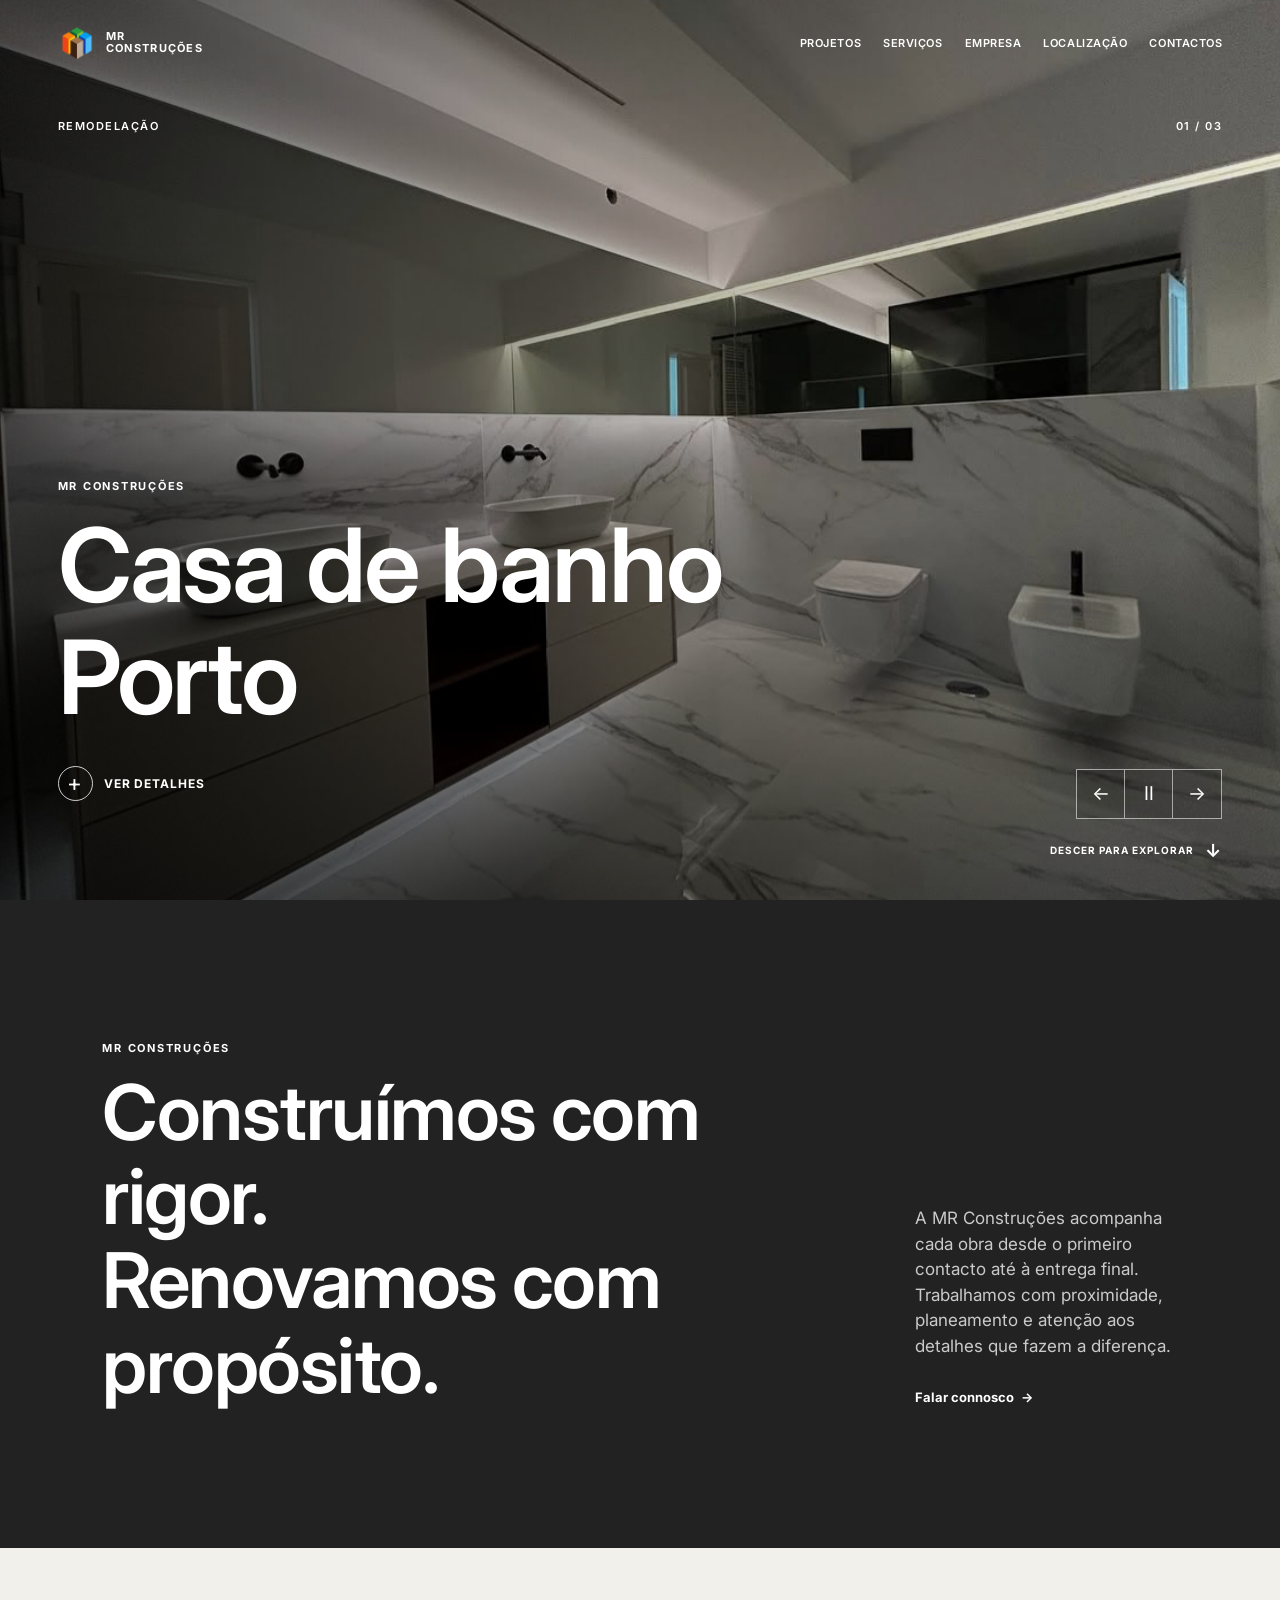
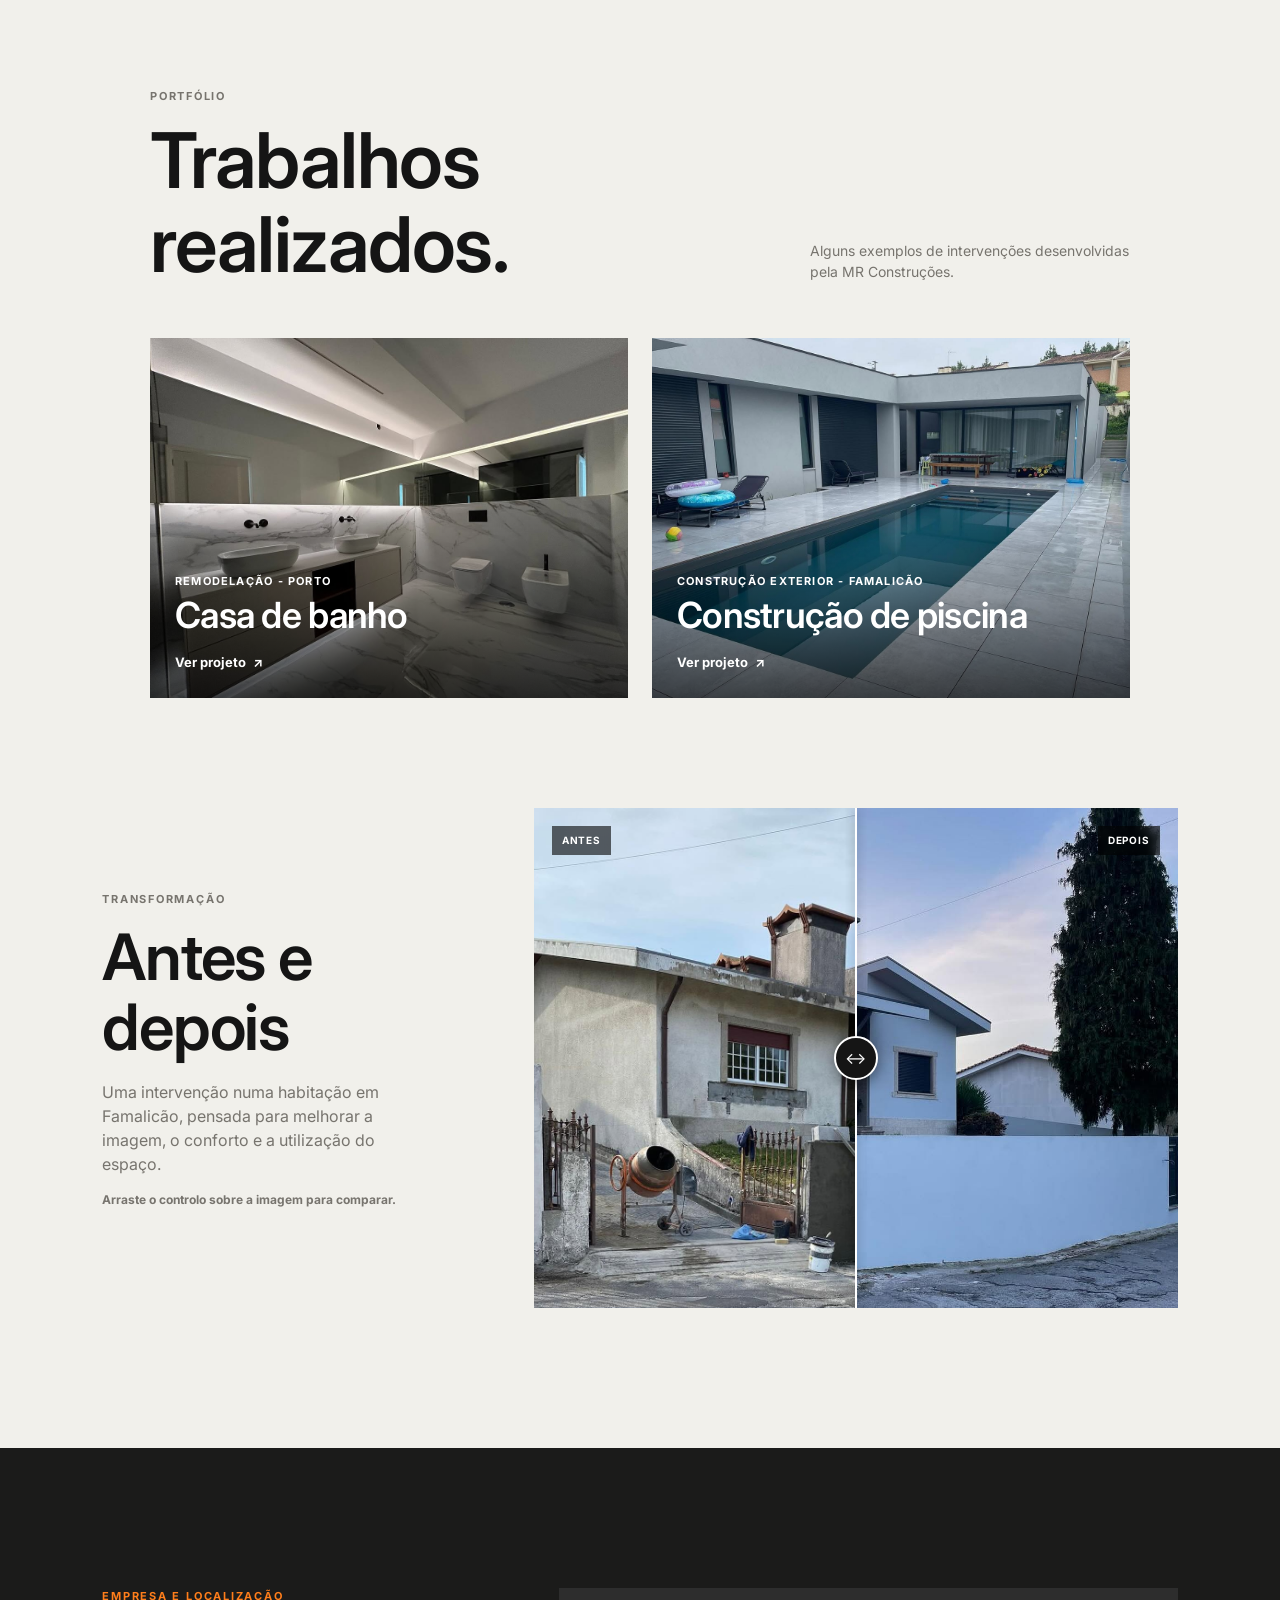
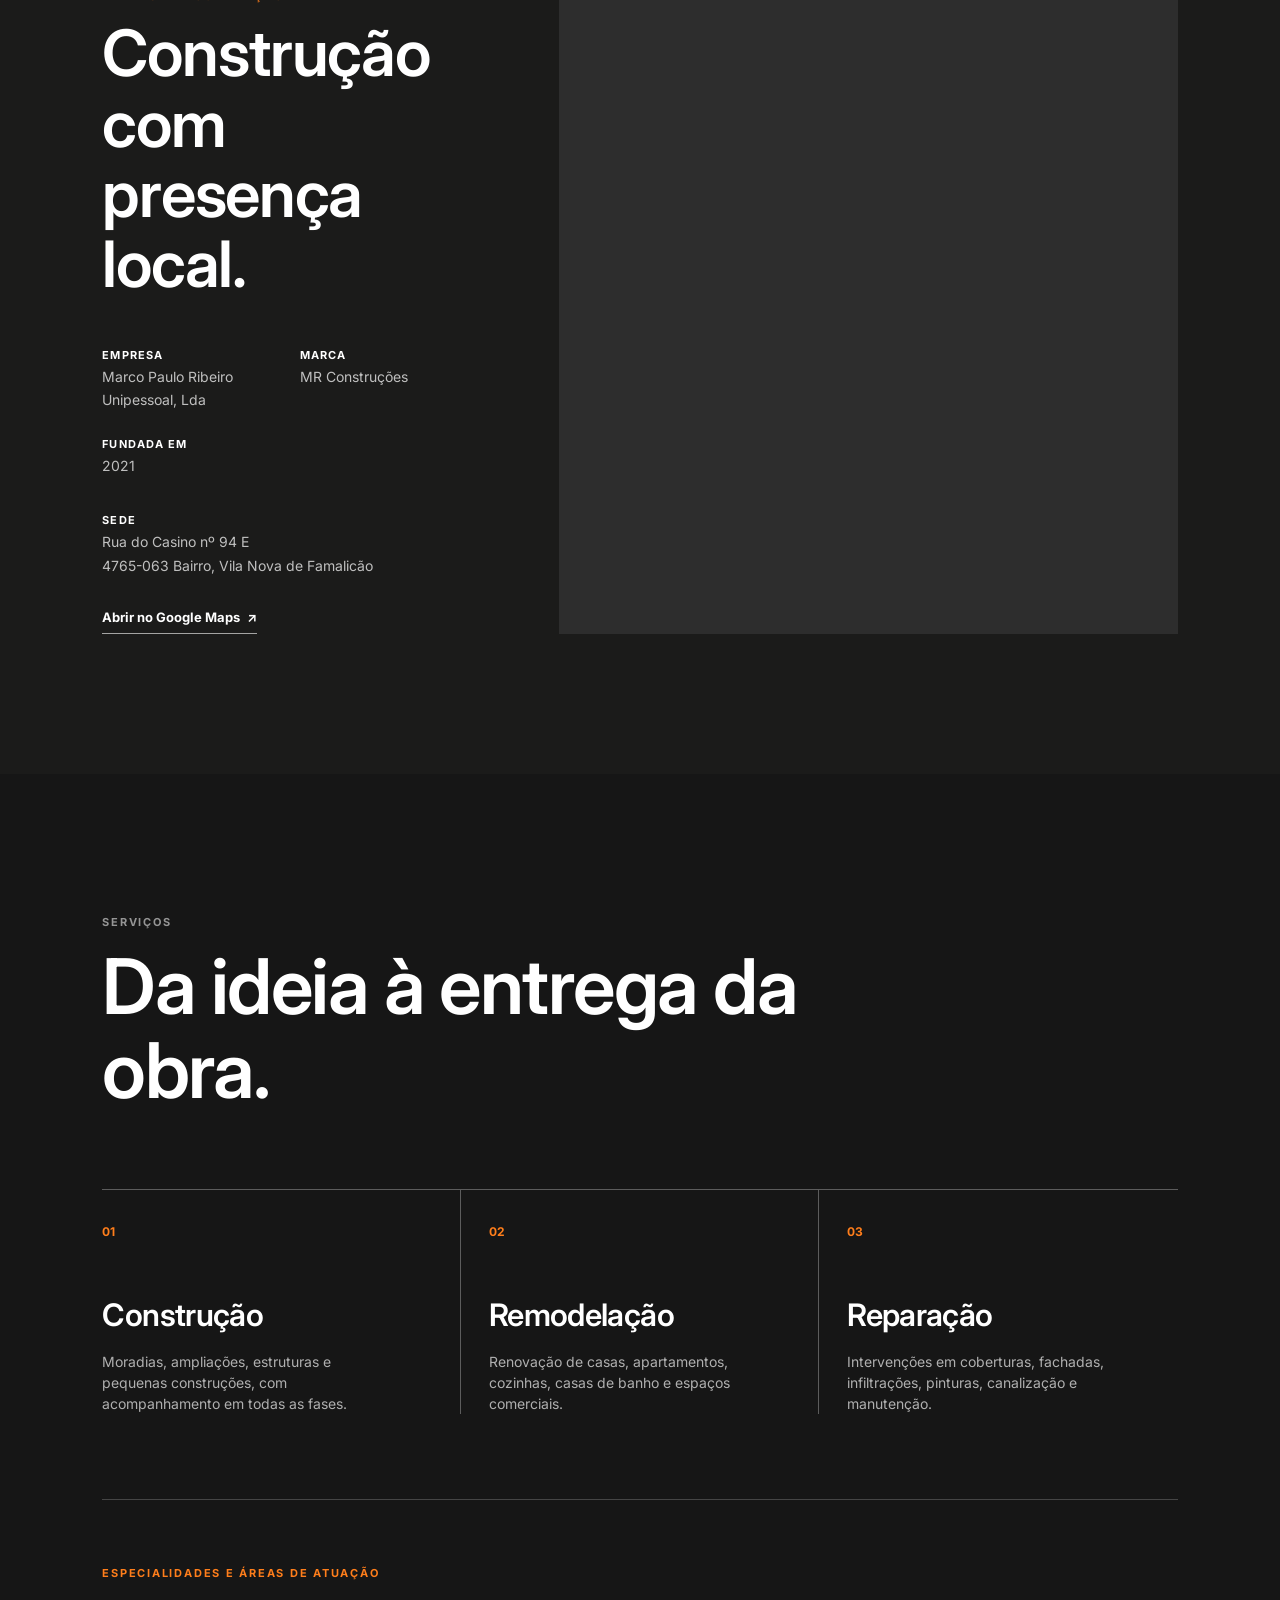
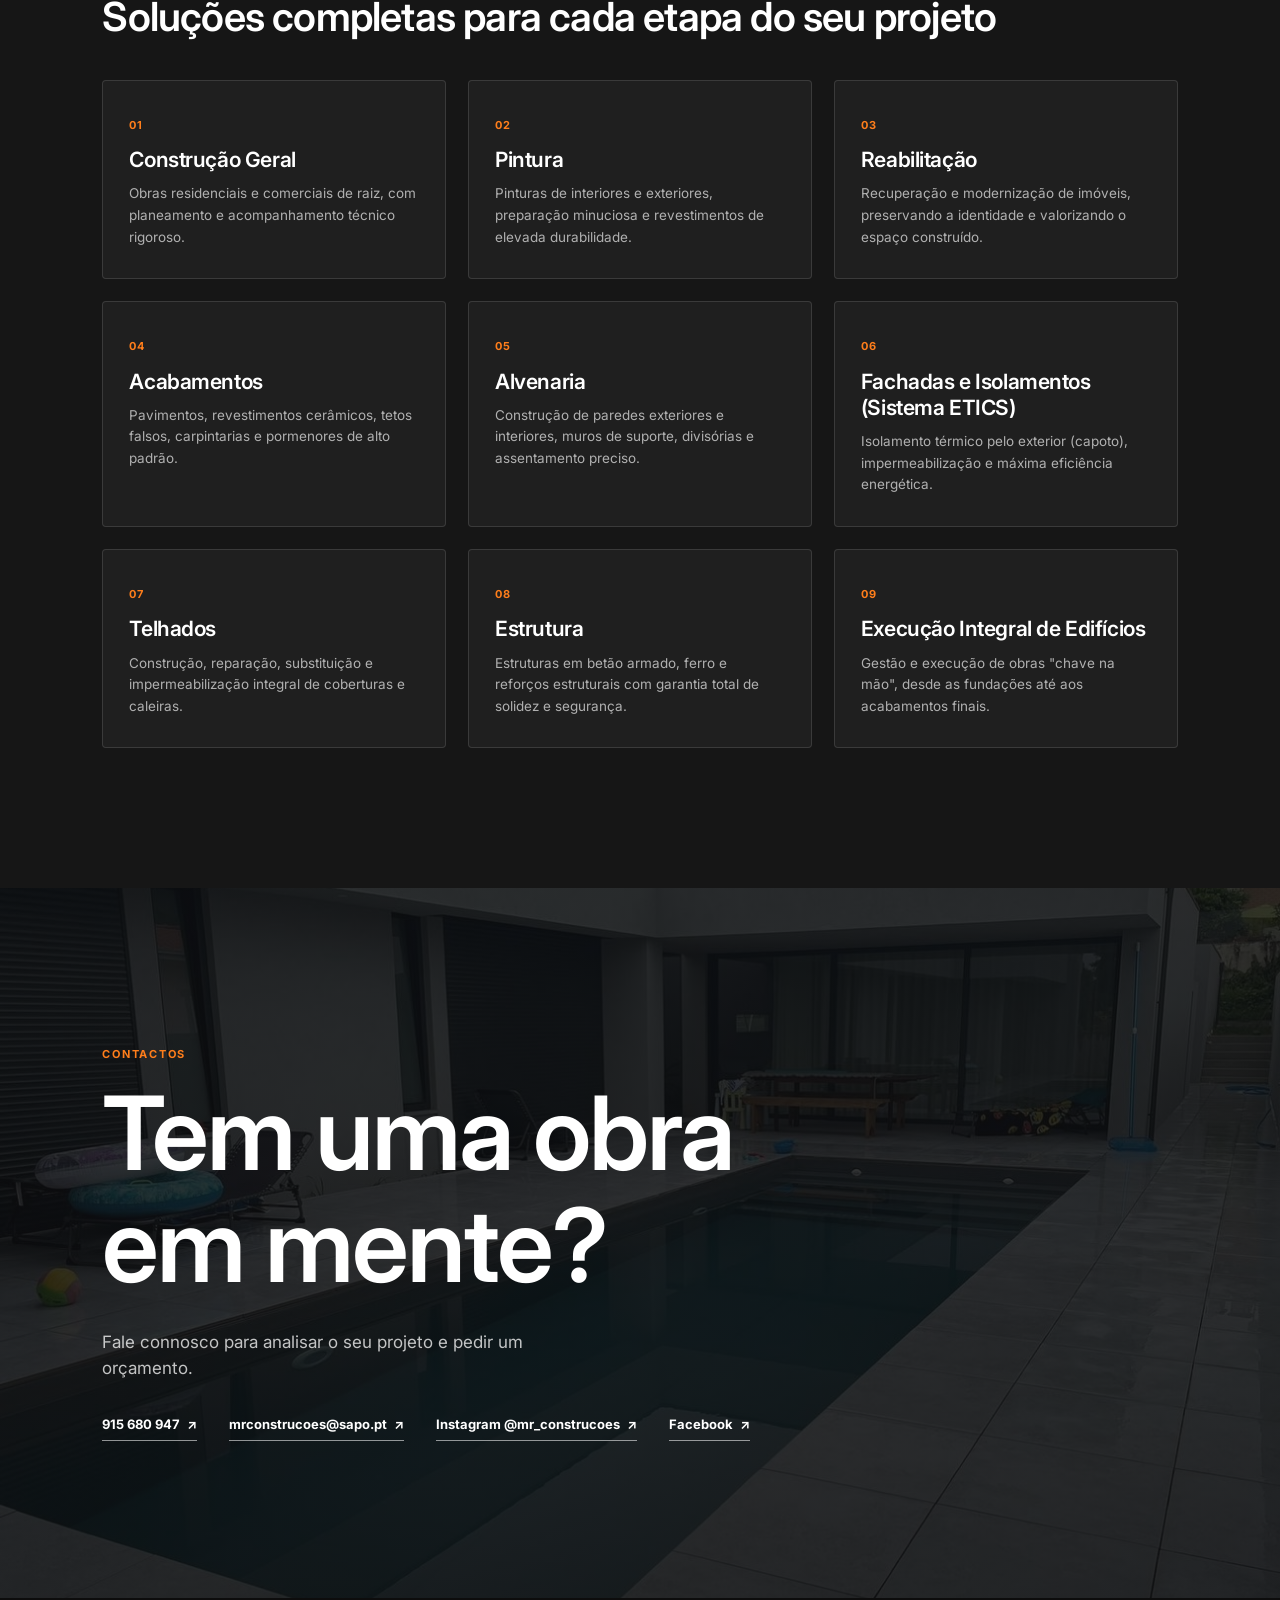
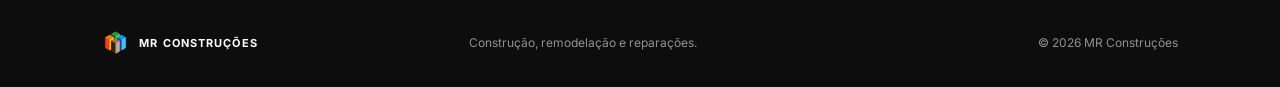
==== commit c0e23c9e: "merge: accept remote changes from origin/main" ====
--- a/index.html
+++ b/index.html
@@ -1,638 +1,430 @@
 <!DOCTYPE html>
-<html lang="pt">
+<html lang="pt-PT">
+
+
 <head>
-  <meta charset="UTF-8">
-  <meta name="viewport" content="width=device-width, initial-scale=1.0">
-  <title>MR CONSTRUÇÕES — Arquitetura, Construção e Remodelação Premium</title>
-  
-  <!-- Metadados de SEO & Otimização -->
-  <meta name="description" content="MR Construções — Especialistas em construção de moradias contemporâneas, reabilitação de edifícios e remodelações de alta gama em Portugal. Conheça o nosso portfólio de obras de excelência.">
-  <meta name="keywords" content="construção civil, arquitetura contemporânea, remodelação de luxo, reabilitação urbana, moradias lisboa, cascais, porto, obras chave na mão">
-  <meta name="author" content="MR Construções & Engenharia">
-  <meta name="robots" content="index, follow">
-
-  <!-- Open Graph & Social Sharing -->
-  <meta property="og:title" content="MR CONSTRUÇÕES — Obras de Excelência & Portfólio de Arquitetura">
-  <meta property="og:description" content="Construímos espaços. Criamos resultados. Portfólio visual de projetos residenciais e comerciais de alta gama.">
-  <meta property="og:image" content="https://images.unsplash.com/photo-1600596542815-ffad4c1539a9?auto=format&fit=crop&w=1200&q=80">
-  <meta property="og:type" content="website">
-  <meta property="og:locale" content="pt_PT">
-
-  <!-- Favicon Arquitetónico em SVG Vetorial -->
-  <link rel="icon" type="image/svg+xml" href="data:image/svg+xml,%3Csvg xmlns='http://www.w3.org/2000/svg' viewBox='0 0 32 32'%3E%3Crect width='32' height='32' fill='%23111215'/%3E%3Cpath d='M8 24V8h4l4 8 4-8h4v16h-3.5v-10l-3.5 7h-2l-3.5-7v10H8z' fill='%23FFFFFF'/%3E%3Crect x='22' y='21' width='3' height='3' fill='%23A8865D'/%3E%3C/svg%3E">
-
-  <!-- Folhas de Estilo -->
-  <link rel="stylesheet" href="css/main.css">
-  <link rel="stylesheet" href="css/components.css">
-  <link rel="stylesheet" href="css/project-detail.css">
-
-  <!-- Schema.org Dados Estruturados -->
-  <script type="application/ld+json">
-  {
-    "@context": "https://schema.org",
-    "@type": "HomeAndConstructionBusiness",
-    "name": "MR Construções",
-    "description": "Construção de moradias de luxo, remodelação de interiores e reabilitação de património em Portugal.",
-    "telephone": "+351 210 998 800",
-    "email": "geral@mrconstrucoes.pt",
-    "address": {
-      "@type": "PostalAddress",
-      "streetAddress": "Avenida da Liberdade, 245",
-      "addressLocality": "Lisboa",
-      "postalCode": "1250-143",
-      "addressCountry": "PT"
-    },
-    "openingHours": "Mo-Fr 08:30-19:00"
-  }
-  </script>
+    <meta charset="UTF-8">
+    <meta name="viewport" content="width=device-width, initial-scale=1.0">
+    <meta name="description"
+        content="MR Construções - construção, remodelação e reparações em Famalicão, Porto e região.">
+    <title>MR Construções | Construção e Remodelação</title>
+
+
+    <link rel="preconnect" href="https://fonts.googleapis.com">
+    <link rel="preconnect" href="https://fonts.gstatic.com" crossorigin>
+    <link
+        href="https://fonts.googleapis.com/css2?family=Inter:wght@300;400;500;600;700&family=Playfair+Display:wght@500;600;700&display=swap"
+        rel="stylesheet">
+
+
+    <link rel="icon" type="image/png" href="imagens/logo-mr-construcoes.png">
+    <link rel="apple-touch-icon" href="imagens/logo-mr-construcoes.png">
+    <link rel="stylesheet" href="style.css">
 </head>
+
+
 <body>
-
-  <!-- Barra Superior Técnica / Contactos Rápidos -->
-  <div class="top-bar">
-    <div class="container">
-      <div class="top-bar-locations">
-        <span>Lisboa</span>
-        <span class="top-bar-dot"></span>
-        <span>Cascais</span>
-        <span class="top-bar-dot"></span>
-        <span>Porto</span>
-        <span class="top-bar-dot"></span>
-        <span>Algarve</span>
-      </div>
-      <div class="top-bar-links">
-        <span>Alvará IMPIC Nº 84920</span>
-        <span class="top-bar-dot"></span>
-        <a href="tel:+351210998800">+351 210 998 800</a>
-        <span class="top-bar-dot"></span>
-        <a href="mailto:geral@mrconstrucoes.pt">geral@mrconstrucoes.pt</a>
-      </div>
-    </div>
-  </div>
-
-  <!-- Cabeçalho & Navegação Fixa no Topo -->
-  <header class="site-header" id="siteHeader">
-    <div class="container header-inner">
-      <!-- Logótipo da Empresa -->
-      <a href="#inicio" class="brand" aria-label="MR Construções — Página Inicial">
-        <div class="brand-logo-icon">MR</div>
-        <div class="brand-text">
-          <span class="brand-title">MR Construções</span>
-          <span class="brand-subtitle">Arquitetura & Engenharia</span>
-        </div>
-      </a>
-
-      <!-- Menu de Navegação Desktop -->
-      <nav class="nav-wrapper" aria-label="Navegação Principal">
-        <ul class="nav-menu">
-          <li><a href="#inicio" class="nav-link active">Início</a></li>
-          <li>
-            <a href="#projetos" class="nav-link">
-              <span>Projetos</span>
-              <span class="nav-counter">08</span>
+    <header class="site-header">
+        <a class="brand" href="#inicio" aria-label="MR Construções - voltar ao início">
+            <img src="imagens/logo-mr-construcoes.png" alt="Logótipo MR Construções">
+            <span>MR<br>CONSTRUÇÕES</span>
+        </a>
+
+
+        <nav class="nav" aria-label="Navegação principal">
+            <a href="#projetos">Projetos</a>
+            <a href="#servicos">Serviços</a>
+            <a href="#empresa">Empresa</a>
+            <a href="#localizacao">Localização</a>
+            <a href="#contactos">Contactos</a>
+        </nav>
+    </header>
+
+
+    <main>
+        <section class="hero" id="inicio" aria-label="Projetos em destaque">
+            <div class="hero-slides">
+                <article class="hero-slide active" data-index="0">
+                    <img src="imagens/casa-banho-porto.jpg" alt="Remodelação de casa de banho no Porto">
+                </article>
+
+
+                <article class="hero-slide" data-index="1">
+                    <img src="imagens/piscina-famalicao.jpg" alt="Construção de piscina em Famalicão">
+                </article>
+
+
+                <article class="hero-slide" data-index="2">
+                    <img src="imagens/casa-famalicao-depois.jpg" alt="Casa remodelada em Famalicão">
+                </article>
+            </div>
+
+
+            <div class="hero-overlay"></div>
+
+
+            <div class="hero-topline">
+                <p id="slide-category">Remodelação</p>
+                <p id="slide-number">01 / 03</p>
+            </div>
+
+
+            <div class="hero-content">
+                <p class="hero-kicker">MR Construções</p>
+                <h1 id="slide-title">Casa de banho<br>Porto</h1>
+
+
+                <button class="details-button" id="details-button" type="button" aria-expanded="false">
+                    <span>+</span>
+                    <span>Ver detalhes</span>
+                </button>
+
+
+                <div class="project-details" id="project-details" aria-hidden="true">
+                    <p id="slide-description">
+                        Reestruturação completa de uma casa de banho, com atenção ao conforto,
+                        à funcionalidade e à qualidade dos acabamentos.
+                    </p>
+
+
+                    <a id="slide-link"
+                        href="https://www.facebook.com/photo?fbid=506328185295516&set=pb.100077550159685.-2207520000"
+                        target="_blank" rel="noopener noreferrer">
+                        Ver publicação no Facebook <span>↗</span>
+                    </a>
+                </div>
+            </div>
+
+
+            <div class="hero-controls" aria-label="Controlos dos projetos em destaque">
+                <button id="previous-slide" type="button" aria-label="Projeto anterior">←</button>
+                <button id="toggle-autoplay" type="button" aria-label="Pausar apresentação">Ⅱ</button>
+                <button id="next-slide" type="button" aria-label="Projeto seguinte">→</button>
+            </div>
+
+
+            <a class="scroll-prompt" href="#projetos">
+                <span>Descer para explorar</span>
+                <span aria-hidden="true">↓</span>
             </a>
-          </li>
-          <li><a href="#servicos" class="nav-link">Serviços</a></li>
-          <li><a href="#sobre-nos" class="nav-link">Sobre nós</a></li>
-          <li><a href="#contactos" class="nav-link">Contactos</a></li>
-        </ul>
-      </nav>
-
-      <!-- Botões de Ação do Header -->
-      <div class="header-actions">
-        <button class="btn btn-accent" data-open-budget-modal data-subject="Consulta Geral">
-          <span>Pedir orçamento</span>
-          <svg class="btn-icon" viewBox="0 0 24 24" fill="none" stroke="currentColor" stroke-width="2">
-            <line x1="5" y1="12" x2="19" y2="12"></line>
-            <polyline points="12 5 19 12 12 19"></polyline>
-          </svg>
-        </button>
-
-        <!-- Botão Menu Mobile -->
-        <button class="menu-toggle" id="menuToggle" aria-label="Abrir Menu de Navegação">
-          <span class="menu-toggle-bar"></span>
-          <span class="menu-toggle-bar"></span>
-          <span class="menu-toggle-bar"></span>
-        </button>
-      </div>
-    </div>
-  </header>
-
-  <!-- Gaveta de Navegação Mobile -->
-  <div class="mobile-drawer" id="mobileDrawer">
-    <ul class="mobile-nav-list">
-      <li><a href="#inicio" class="mobile-nav-link">Início</a></li>
-      <li><a href="#projetos" class="mobile-nav-link">Projetos</a></li>
-      <li><a href="#servicos" class="mobile-nav-link">Serviços</a></li>
-      <li><a href="#sobre-nos" class="mobile-nav-link">Sobre nós</a></li>
-      <li><a href="#contactos" class="mobile-nav-link">Contactos</a></li>
-    </ul>
-
-    <div class="mobile-drawer-footer">
-      <button class="btn btn-accent" style="width: 100%; margin-bottom: 1.5rem;" data-open-budget-modal>
-        <span>Pedir orçamento</span>
-      </button>
-      <p style="margin-bottom: 0.5rem; color: #FFFFFF;">+351 210 998 800</p>
-      <p>geral@mrconstrucoes.pt</p>
-    </div>
-  </div>
-
-  <!-- =========================================================================
-       VISTA PRINCIPAL DO WEBSITE (HOME / PORTFÓLIO)
-       ========================================================================= -->
-  <div id="mainWebsiteView">
-
-    <!-- 1. HERO SECTION -->
-    <section class="hero" id="inicio">
-      <div class="hero-media-wrapper">
-        <img 
-          src="https://images.unsplash.com/photo-1600596542815-ffad4c1539a9?auto=format&fit=crop&w=2200&q=85" 
-          alt="Obra de Moradia Contemporânea executada pela MR Construções" 
-          class="hero-image"
-          fetchpriority="high"
-        >
-        <div class="hero-overlay"></div>
-      </div>
-
-      <div class="container hero-content">
-        <div class="hero-badge">
-          <span class="hero-badge-dot"></span>
-          <span>Construção & Arquitetura de Alto Padrão</span>
-        </div>
-
-        <h1 class="hero-headline">
-          <span>Construímos espaços.</span>
-          <span class="highlight-accent">Criamos resultados.</span>
-        </h1>
-
-        <p class="hero-description">
-          Construção e remodelação com foco na qualidade, detalhe e excelência.
-        </p>
-
-        <div class="hero-actions">
-          <a href="#projetos" class="btn btn-white">
-            <span>Ver projetos</span>
-            <svg class="btn-icon" viewBox="0 0 24 24" fill="none" stroke="currentColor" stroke-width="2">
-              <line x1="12" y1="5" x2="12" y2="19"></line>
-              <polyline points="19 12 12 19 5 12"></polyline>
-            </svg>
-          </a>
-
-          <a href="#contactos" class="btn btn-outline-white">
-            <span>Contactar</span>
-          </a>
-        </div>
-      </div>
-
-      <!-- Barra HUD Inferior do Hero -->
-      <div class="container hero-footer-bar">
-        <div class="hero-stats-group">
-          <div class="hero-stat-item">
-            <span class="hero-stat-val">+18</span>
-            <span class="hero-stat-lbl">Anos de Experiência</span>
-          </div>
-          <div class="hero-stat-item">
-            <span class="hero-stat-val">+150</span>
-            <span class="hero-stat-lbl">Obras Concluídas</span>
-          </div>
-          <div class="hero-stat-item">
-            <span class="hero-stat-val">100%</span>
-            <span class="hero-stat-lbl">Rigor de Prazos</span>
-          </div>
-        </div>
-
-        <a href="#projetos" class="hero-scroll-prompt">
-          <span>Explorar portfólio</span>
-          <div class="scroll-indicator-line"></div>
+        </section>
+
+
+        <section class="intro-section" id="empresa">
+            <p class="section-label">MR Construções</p>
+
+
+            <div class="intro-grid">
+                <h2>Construímos com rigor.<br>Renovamos com propósito.</h2>
+
+
+                <div>
+                    <p>
+                        A MR Construções acompanha cada obra desde o primeiro contacto até à
+                        entrega final. Trabalhamos com proximidade, planeamento e atenção aos
+                        detalhes que fazem a diferença.
+                    </p>
+
+
+                    <a class="text-link" href="#contactos">
+                        Falar connosco <span>→</span>
+                    </a>
+                </div>
+            </div>
+        </section>
+
+
+        <section class="portfolio-section" id="projetos">
+            <div class="section-heading">
+                <div>
+                    <p class="section-label">Portfólio</p>
+                    <h2>Trabalhos realizados.</h2>
+                </div>
+
+
+                <p>
+                    Alguns exemplos de intervenções desenvolvidas pela MR Construções.
+                </p>
+            </div>
+
+
+            <div class="project-grid">
+                <article class="project-card project-card-large">
+                    <img src="imagens/casa-banho-porto.jpg" alt="Casa de banho remodelada no Porto" loading="lazy">
+
+
+                    <div class="project-card-content">
+                        <p>Remodelação - Porto</p>
+                        <h3>Casa de banho</h3>
+
+
+                        <a href="https://www.facebook.com/photo?fbid=506328185295516&set=pb.100077550159685.-2207520000"
+                            target="_blank" rel="noopener noreferrer">
+                            Ver projeto <span>↗</span>
+                        </a>
+                    </div>
+                </article>
+
+
+                <article class="project-card">
+                    <img src="imagens/piscina-famalicao.jpg" alt="Piscina construída em Famalicão" loading="lazy">
+
+
+                    <div class="project-card-content">
+                        <p>Construção exterior - Famalicão</p>
+                        <h3>Construção de piscina</h3>
+
+
+                        <a href="https://www.facebook.com/photo.php?fbid=310790821515921&set=pb.100077550159685.-2207520000&type=3"
+                            target="_blank" rel="noopener noreferrer">
+                            Ver projeto <span>↗</span>
+                        </a>
+                    </div>
+                </article>
+            </div>
+
+
+            <article class="before-after">
+                <div class="before-after-copy">
+                    <p class="section-label">Transformação</p>
+                    <h3>Antes e depois</h3>
+
+
+                    <p>
+                        Uma intervenção numa habitação em Famalicão, pensada para melhorar
+                        a imagem, o conforto e a utilização do espaço.
+                    </p>
+
+
+                    <p class="drag-note">
+                        Arraste o controlo sobre a imagem para comparar.
+                    </p>
+                </div>
+
+
+                <div class="comparison" id="comparison" style="--position: 50%;">
+                    <img class="comparison-after" src="imagens/casa-famalicao-depois.jpg"
+                        alt="Depois da remodelação de uma casa em Famalicão" loading="lazy">
+
+
+                    <div class="comparison-before-wrap" id="comparison-before-wrap">
+                        <img class="comparison-before" src="imagens/casa-famalicao-antes.jpg"
+                            alt="Antes da remodelação de uma casa em Famalicão" loading="lazy">
+                    </div>
+
+
+                    <span class="comparison-label before-label">Antes</span>
+                    <span class="comparison-label after-label">Depois</span>
+
+
+                    <input class="comparison-range" id="comparison-range" type="range" min="0" max="100" value="50"
+                        aria-label="Comparar imagem antes e depois">
+
+
+                    <div class="comparison-handle" id="comparison-handle" aria-hidden="true">
+                        <span>↔</span>
+                    </div>
+                </div>
+            </article>
+        </section>
+
+
+        <section class="location-section" id="localizacao">
+            <div class="location-details">
+                <p class="section-label">Empresa e localização</p>
+                <h2>Construção com presença local.</h2>
+
+
+                <div class="company-info">
+                    <p><strong>Empresa</strong><br>Marco Paulo Ribeiro Unipessoal, Lda</p>
+                    <p><strong>Marca</strong><br>MR Construções</p>
+                    <p><strong>Fundada em</strong><br>2021</p>
+                </div>
+
+
+                <address>
+                    <strong>Sede</strong><br>
+                    Rua do Casino nº 94 E<br>
+                    4765-063 Bairro, Vila Nova de Famalicão
+                </address>
+
+
+                <a class="map-link"
+                    href="https://www.google.com/maps/search/?api=1&query=Rua%20do%20Casino%2094%20E%2C%204765-063%20Bairro%2C%20Vila%20Nova%20de%20Famalic%C3%A3o"
+                    target="_blank" rel="noopener noreferrer">
+                    Abrir no Google Maps <span>↗</span>
+                </a>
+            </div>
+
+
+            <div class="map-container">
+                <iframe title="Localização da MR Construções em vista satélite"
+                    src="https://maps.google.com/maps?q=Rua%20do%20Casino%2094%20E%2C%204765-063%20Bairro%2C%20Vila%20Nova%20de%20Famalic%C3%A3o&t=k&z=17&output=embed"
+                    loading="lazy" referrerpolicy="no-referrer-when-downgrade" allowfullscreen></iframe>
+            </div>
+        </section>
+
+
+        <section class="services-section" id="servicos">
+            <p class="section-label">Serviços</p>
+            <h2>Da ideia à entrega da obra.</h2>
+
+
+            <div class="services-grid">
+                <article>
+                    <span>01</span>
+                    <h3>Construção</h3>
+                    <p>
+                        Moradias, ampliações, estruturas e pequenas construções, com
+                        acompanhamento em todas as fases.
+                    </p>
+                </article>
+
+
+                <article>
+                    <span>02</span>
+                    <h3>Remodelação</h3>
+                    <p>
+                        Renovação de casas, apartamentos, cozinhas, casas de banho e espaços
+                        comerciais.
+                    </p>
+                </article>
+
+
+                <article>
+                    <span>03</span>
+                    <h3>Reparação</h3>
+                    <p>
+                        Intervenções em coberturas, fachadas, infiltrações, pinturas,
+                        canalização e manutenção.
+                    </p>
+                </article>
+            </div>
+
+
+            <div class="services-specialties">
+                <div class="specialties-header">
+                    <div>
+                        <p class="section-label">Especialidades e Áreas de Atuação</p>
+                        <h3>Soluções completas para cada etapa do seu projeto</h3>
+                    </div>
+                </div>
+
+
+                <div class="specialties-grid">
+                    <article class="specialty-card">
+                        <span class="specialty-index">01</span>
+                        <h4>Construção Geral</h4>
+                        <p>Obras residenciais e comerciais de raiz, com planeamento e acompanhamento técnico rigoroso.
+                        </p>
+                    </article>
+
+
+                    <article class="specialty-card">
+                        <span class="specialty-index">02</span>
+                        <h4>Pintura</h4>
+                        <p>Pinturas de interiores e exteriores, preparação minuciosa e revestimentos de elevada
+                            durabilidade.</p>
+                    </article>
+
+
+                    <article class="specialty-card">
+                        <span class="specialty-index">03</span>
+                        <h4>Reabilitação</h4>
+                        <p>Recuperação e modernização de imóveis, preservando a identidade e valorizando o espaço
+                            construído.</p>
+                    </article>
+
+
+                    <article class="specialty-card">
+                        <span class="specialty-index">04</span>
+                        <h4>Acabamentos</h4>
+                        <p>Pavimentos, revestimentos cerâmicos, tetos falsos, carpintarias e pormenores de alto padrão.
+                        </p>
+                    </article>
+
+
+                    <article class="specialty-card">
+                        <span class="specialty-index">05</span>
+                        <h4>Alvenaria</h4>
+                        <p>Construção de paredes exteriores e interiores, muros de suporte, divisórias e assentamento
+                            preciso.</p>
+                    </article>
+
+
+                    <article class="specialty-card">
+                        <span class="specialty-index">06</span>
+                        <h4>Fachadas e Isolamentos (Sistema ETICS)</h4>
+                        <p>Isolamento térmico pelo exterior (capoto), impermeabilização e máxima eficiência energética.
+                        </p>
+                    </article>
+
+
+                    <article class="specialty-card">
+                        <span class="specialty-index">07</span>
+                        <h4>Telhados</h4>
+                        <p>Construção, reparação, substituição e impermeabilização integral de coberturas e caleiras.
+                        </p>
+                    </article>
+
+
+                    <article class="specialty-card">
+                        <span class="specialty-index">08</span>
+                        <h4>Estrutura</h4>
+                        <p>Estruturas em betão armado, ferro e reforços estruturais com garantia total de solidez e
+                            segurança.</p>
+                    </article>
+
+
+                    <article class="specialty-card">
+                        <span class="specialty-index">09</span>
+                        <h4>Execução Integral de Edifícios</h4>
+                        <p>Gestão e execução de obras "chave na mão", desde as fundações até aos acabamentos finais.</p>
+                    </article>
+                </div>
+            </div>
+        </section>
+
+
+        <section class="contact-section" id="contactos">
+            <p class="section-label">Contactos</p>
+            <h2>Tem uma obra<br>em mente?</h2>
+
+
+            <p>
+                Fale connosco para analisar o seu projeto e pedir um orçamento.
+            </p>
+
+
+            <div class="contact-links">
+                <a href="tel:+351915680947">915 680 947 <span>↗</span></a>
+                <a href="mailto:mrconstrucoes@sapo.pt">mrconstrucoes@sapo.pt <span>↗</span></a>
+                <a href="https://www.instagram.com/mr_construcoes/" target="_blank" rel="noopener noreferrer">
+                    Instagram @mr_construcoes <span>↗</span>
+                </a>
+                <a href="https://www.facebook.com/p/MR-Constru%C3%A7%C3%B5es-100077550159685/" target="_blank"
+                    rel="noopener noreferrer">
+                    Facebook <span>↗</span>
+                </a>
+            </div>
+        </section>
+    </main>
+
+
+    <footer>
+        <a class="footer-brand" href="#inicio">
+            <img src="imagens/logo-mr-construcoes.png" alt="Logótipo MR Construções" aria-hidden="true">
+            <span>MR CONSTRUÇÕES</span>
         </a>
-      </div>
-    </section>
-
-    <!-- 2. PORTFÓLIO DE PROJETOS (SECÇÃO PRINCIPAL DO SITE) -->
-    <section class="section" id="projetos">
-      <div class="container">
-        
-        <!-- Cabeçalho e Filtros do Portfólio -->
-        <div class="portfolio-header-wrapper">
-          <div class="section-header" style="margin-bottom: 0;">
-            <span class="section-tag">Portfólio de Obras</span>
-            <h2 class="section-title">Projetos</h2>
-            <p class="section-subtitle">Uma seleção dos nossos trabalhos.</p>
-          </div>
-
-          <!-- Filtros de Tipologia -->
-          <div class="portfolio-filters" role="group" aria-label="Filtrar projetos por categoria">
-            <button class="filter-btn is-active" data-filter="todos">Todos</button>
-            <button class="filter-btn" data-filter="construcao">Construção</button>
-            <button class="filter-btn" data-filter="remodelacao">Remodelação</button>
-            <button class="filter-btn" data-filter="reabilitacao">Reabilitação</button>
-            <button class="filter-btn" data-filter="interiores">Interiores</button>
-            <button class="filter-btn" data-filter="exteriores">Exteriores</button>
-          </div>
-        </div>
-
-        <!-- Grelha Editorial de Projetos (Renderizada Dinamicamente via JavaScript) -->
-        <div class="editorial-gallery" id="portfolioGrid">
-          <!-- Os projetos serão injetados aqui a partir de projects-data.js -->
-        </div>
-
-      </div>
-    </section>
-
-    <!-- 3. SERVIÇOS -->
-    <section class="section section-alt" id="servicos">
-      <div class="container">
-        
-        <div class="section-header">
-          <span class="section-tag">Áreas de Especialização</span>
-          <h2 class="section-title">Serviços</h2>
-          <p class="section-subtitle">
-            Acompanhamento integral desde o estudo prévio e licenciamento até à entrega final da chave.
-          </p>
-        </div>
-
-        <!-- Grelha Visual de Serviços -->
-        <div class="services-grid" id="servicesGrid">
-          <!-- Os serviços serão injetados aqui a partir de services-data -->
-        </div>
-
-      </div>
-    </section>
-
-    <!-- 4. SOBRE NÓS -->
-    <section class="section" id="sobre-nos">
-      <div class="container">
-        
-        <div class="about-grid">
-          <!-- Fotografia Editorial da Equipa / Rigor Construtivo -->
-          <div class="about-media-col reveal-on-scroll">
-            <img 
-              src="https://images.unsplash.com/photo-1503387762-592deb58ef4e?auto=format&fit=crop&w=1400&q=80" 
-              alt="Engenharia e fiscalização de obra rigorosa da MR Construções" 
-              class="about-image-main"
-              loading="lazy"
-            >
-            <div class="about-floating-badge">
-              <div class="about-floating-val">+18</div>
-              <div class="about-floating-lbl">Anos a erguer projetos de referência em Portugal</div>
-            </div>
-          </div>
-
-          <!-- Texto Editorial de Posicionamento -->
-          <div class="about-content-col reveal-on-scroll delay-1">
-            <span class="section-tag">A Nossa Filosofia</span>
-            <h2 class="section-title" style="margin-bottom: 1.25rem;">
-              Construção com Rigor, Qualidade e Paixão pelo Detalhe.
-            </h2>
-
-            <p class="about-lead">
-              Acreditamos que cada obra é uma peça singular de arquitetura que exige um compromisso inegociável com a excelência técnica.
-            </p>
-
-            <p class="about-text">
-              Na MR Construções, transformamos projetos de arquitetura arrojados em realidades sólidas e duradouras. Trabalhamos em estreita colaboração com os mais prestigiados gabinetes de arquitetura e clientes exigentes, garantindo transparência nos custos, cumprimento rigoroso de prazos e mestria artesanal nos acabamentos.
-            </p>
-
-            <!-- Pilares de Excelência -->
-            <div class="about-pillars">
-              <div class="pillar-item">
-                <h4 class="pillar-title">Atenção ao Detalhe</h4>
-                <p class="pillar-desc">Tolerâncias milimétricas em caixilharias, cantarias e carpintarias finas.</p>
-              </div>
-              <div class="pillar-item">
-                <h4 class="pillar-title">Rigor & Transparência</h4>
-                <p class="pillar-desc">Autonomia de gestão, relatórios semanais de obra e orçamentos fechados.</p>
-              </div>
-            </div>
-
-            <div>
-              <button class="btn btn-primary" data-open-budget-modal data-subject="Parceria / Consulta">
-                <span>Falar com a nossa equipa</span>
-                <svg class="btn-icon" viewBox="0 0 24 24" fill="none" stroke="currentColor" stroke-width="2">
-                  <line x1="5" y1="12" x2="19" y2="12"></line>
-                  <polyline points="12 5 19 12 12 19"></polyline>
-                </svg>
-              </button>
-            </div>
-          </div>
-        </div>
-
-        <!-- Métricas / Números da Empresa -->
-        <div class="metrics-strip reveal-on-scroll">
-          <div class="metric-box">
-            <div class="metric-number">+18</div>
-            <div class="metric-label">Anos de Experiência</div>
-            <div class="metric-sub">Sólida presença no mercado de construção</div>
-          </div>
-          <div class="metric-box">
-            <div class="metric-number">+150</div>
-            <div class="metric-label">Projetos Realizados</div>
-            <div class="metric-sub">Moradias, palacetes e edifícios concluídos</div>
-          </div>
-          <div class="metric-box">
-            <div class="metric-number">100%</div>
-            <div class="metric-label">Rigor de Prazos</div>
-            <div class="metric-sub">Planeamento cronológico detalhado</div>
-          </div>
-          <div class="metric-box">
-            <div class="metric-number">+98%</div>
-            <div class="metric-label">Clientes & Arquitetos Satisfeitos</div>
-            <div class="metric-sub">Relações de confiança continuada</div>
-          </div>
-        </div>
-
-      </div>
-    </section>
-
-    <!-- 5. CONTACTOS & PEDIDO DE ORÇAMENTO -->
-    <section class="section section-dark" id="contactos">
-      <div class="container">
-        
-        <div class="contacts-grid">
-          
-          <!-- Informações de Contacto & Localização -->
-          <div class="contact-info-panel reveal-on-scroll">
-            <span class="section-tag" style="color: var(--color-accent);">Comece Hoje</span>
-            <h2 class="contact-headline">Vamos construir o seu próximo projeto.</h2>
-            <p class="contact-lead">
-              Entre em contacto connosco para conhecer melhor os nossos serviços ou solicitar um orçamento detalhado.
-            </p>
-
-            <div class="contact-channels">
-              <div class="channel-item">
-                <div class="channel-icon-box">
-                  <svg width="22" height="22" viewBox="0 0 24 24" fill="none" stroke="currentColor" stroke-width="2" stroke-linecap="round" stroke-linejoin="round">
-                    <path d="M22 16.92v3a2 2 0 0 1-2.18 2 19.79 19.79 0 0 1-8.63-3.07 19.5 19.5 0 0 1-6-6 19.79 19.79 0 0 1-3.07-8.67A2 2 0 0 1 4.11 2h3a2 2 0 0 1 2 1.72 12.84 12.84 0 0 0 .7 2.81 2 2 0 0 1-.45 2.11L8.09 9.91a16 16 0 0 0 6 6l1.27-1.27a2 2 0 0 1 2.11-.45 12.84 12.84 0 0 0 2.81.7A2 2 0 0 1 22 16.92z"></path>
-                  </svg>
-                </div>
-                <div>
-                  <div class="channel-label">Telefone Direto</div>
-                  <div class="channel-value"><a href="tel:+351210998800">+351 210 998 800</a> / <a href="tel:+351912345678">+351 912 345 678</a></div>
-                </div>
-              </div>
-
-              <div class="channel-item">
-                <div class="channel-icon-box">
-                  <svg width="22" height="22" viewBox="0 0 24 24" fill="none" stroke="currentColor" stroke-width="2" stroke-linecap="round" stroke-linejoin="round">
-                    <path d="M4 4h16c1.1 0 2 .9 2 2v12c0 1.1-.9 2-2 2H4c-1.1 0-2-.9-2-2V6c0-1.1.9-2 2-2z"></path>
-                    <polyline points="22,6 12,13 2,6"></polyline>
-                  </svg>
-                </div>
-                <div>
-                  <div class="channel-label">Correio Eletrónico</div>
-                  <div class="channel-value"><a href="mailto:geral@mrconstrucoes.pt">geral@mrconstrucoes.pt</a></div>
-                </div>
-              </div>
-
-              <div class="channel-item">
-                <div class="channel-icon-box">
-                  <svg width="22" height="22" viewBox="0 0 24 24" fill="none" stroke="currentColor" stroke-width="2" stroke-linecap="round" stroke-linejoin="round">
-                    <path d="M21 10c0 7-9 13-9 13s-9-6-9-13a9 9 0 0 1 18 0z"></path>
-                    <circle cx="12" cy="10" r="3"></circle>
-                  </svg>
-                </div>
-                <div>
-                  <div class="channel-label">Sede & Escritórios</div>
-                  <div class="channel-value">Avenida da Liberdade, 245, 4º Andar, 1250-143 Lisboa</div>
-                </div>
-              </div>
-            </div>
-
-            <!-- WhatsApp & Redes Sociais -->
-            <div style="margin-bottom: 1.5rem;">
-              <a 
-                href="https://wa.me/351912345678?text=Ol%C3%A1%2C%20gostaria%20de%20solicitar%20informa%C3%A7%C3%B5es%20sobre%20uma%20obra" 
-                target="_blank" 
-                rel="noopener" 
-                class="btn btn-outline-white" 
-                style="display: inline-flex; margin-bottom: 1.5rem;"
-              >
-                <svg width="18" height="18" viewBox="0 0 24 24" fill="currentColor">
-                  <path d="M.057 24l1.687-6.163c-1.041-1.804-1.588-3.849-1.587-5.946.003-6.556 5.338-11.891 11.893-11.891 3.181.001 6.167 1.24 8.413 3.488 2.245 2.248 3.481 5.236 3.48 8.414-.003 6.557-5.338 11.892-11.893 11.892-1.99-.001-3.951-.5-5.688-1.448l-6.305 1.654zm6.597-3.807c1.676.995 3.276 1.591 5.392 1.592 5.448 0 9.886-4.434 9.889-9.885.002-5.462-4.415-9.89-9.881-9.892-5.452 0-9.887 4.434-9.889 9.884-.001 2.225.651 3.891 1.746 5.634l-.999 3.648 3.742-.981z"/>
-                </svg>
-                <span>Falar via WhatsApp</span>
-              </a>
-            </div>
-
-            <div class="contact-social-row">
-              <a href="https://instagram.com" target="_blank" rel="noopener" class="social-pill">Instagram</a>
-              <a href="https://linkedin.com" target="_blank" rel="noopener" class="social-pill">LinkedIn</a>
-              <a href="https://archdaily.com" target="_blank" rel="noopener" class="social-pill">ArchDaily</a>
-            </div>
-          </div>
-
-          <!-- Formulário de Contacto & Pedido de Orçamento -->
-          <div class="contact-form-card reveal-on-scroll delay-1">
-            <h3 style="font-family: var(--font-display); font-size: 1.5rem; color: #FFFFFF; margin-bottom: 0.5rem;">
-              Solicitar Proposta de Obra
-            </h3>
-            <p style="font-size: 0.9rem; color: var(--color-text-light-muted); margin-bottom: 2rem;">
-              Preencha os campos abaixo. Entraremos em contacto para agendar uma reunião ou visita técnica.
-            </p>
-
-            <form id="contactMainForm">
-              <div class="form-group-row">
-                <div class="form-group">
-                  <label for="contactName" class="form-label">Nome Completo *</label>
-                  <input type="text" id="contactName" class="form-control" placeholder="Seu nome ou empresa" required>
-                </div>
-                <div class="form-group">
-                  <label for="contactEmail" class="form-label">Email *</label>
-                  <input type="email" id="contactEmail" class="form-control" placeholder="nome@exemplo.pt" required>
-                </div>
-              </div>
-
-              <div class="form-group-row">
-                <div class="form-group">
-                  <label for="contactPhone" class="form-label">Telefone / Telemóvel *</label>
-                  <input type="tel" id="contactPhone" class="form-control" placeholder="+351 900 000 000" required>
-                </div>
-                <div class="form-group">
-                  <label for="contactService" class="form-label">Tipo de Obra</label>
-                  <select id="contactService" class="form-control">
-                    <option value="construcao">Construção de Raiz</option>
-                    <option value="remodelacao">Remodelação Integral</option>
-                    <option value="reabilitacao">Reabilitação Urbana</option>
-                    <option value="interiores">Acabamentos & Interiores</option>
-                    <option value="comercial">Espaço Comercial / Escritórios</option>
-                    <option value="outro">Outro Tipo de Projeto</option>
-                  </select>
-                </div>
-              </div>
-
-              <div class="form-group">
-                <label for="contactMessage" class="form-label">Mensagem & Descrição do Projeto *</label>
-                <textarea id="contactMessage" class="form-control" placeholder="Indique a localização prevista, área estimada ou características pretendidas para o seu projeto..." required></textarea>
-              </div>
-
-              <button type="submit" class="btn btn-accent form-submit-btn">
-                <span>Enviar pedido</span>
-                <svg class="btn-icon" viewBox="0 0 24 24" fill="none" stroke="currentColor" stroke-width="2">
-                  <line x1="5" y1="12" x2="19" y2="12"></line>
-                  <polyline points="12 5 19 12 12 19"></polyline>
-                </svg>
-              </button>
-            </form>
-          </div>
-
-        </div>
-
-      </div>
-    </section>
-
-  </div><!-- /mainWebsiteView -->
-
-
-  <!-- =========================================================================
-       VISTA DEDICADA DA PÁGINA INDIVIDUAL DO PROJETO
-       (Renderizada e gerida via js/project-view.js)
-       ========================================================================= -->
-  <main class="project-detail-view" id="projectDetailView" tabindex="-1">
-    <!-- Conteúdo gerado dinamicamente -->
-  </main>
-
-
-  <!-- Rodapé Institucional -->
-  <footer class="site-footer">
-    <div class="container">
-      <div class="footer-top">
-        <div class="footer-brand-col">
-          <div class="brand">
-            <div class="brand-logo-icon" style="border-color: #FFFFFF; color: #FFFFFF;">MR</div>
-            <div class="brand-text">
-              <span class="brand-title">MR Construções</span>
-              <span class="brand-subtitle">Arquitetura & Engenharia</span>
-            </div>
-          </div>
-          <p class="footer-tagline">
-            Construção e remodelação de alto padrão com rigor técnico, pontualidade e acabamentos de excelência.
-          </p>
-        </div>
-
-        <div class="footer-nav-groups">
-          <div>
-            <div class="footer-nav-title">Navegação</div>
-            <ul class="footer-links-list">
-              <li class="footer-link-item"><a href="#inicio">Início</a></li>
-              <li class="footer-link-item"><a href="#projetos">Projetos</a></li>
-              <li class="footer-link-item"><a href="#servicos">Serviços</a></li>
-              <li class="footer-link-item"><a href="#sobre-nos">Sobre nós</a></li>
-              <li class="footer-link-item"><a href="#contactos">Contactos</a></li>
-            </ul>
-          </div>
-
-          <div>
-            <div class="footer-nav-title">Especialidades</div>
-            <ul class="footer-links-list">
-              <li class="footer-link-item"><a href="#projetos">Moradias Contemporâneas</a></li>
-              <li class="footer-link-item"><a href="#projetos">Reabilitação Histórica</a></li>
-              <li class="footer-link-item"><a href="#projetos">Penthouses & Interiores</a></li>
-              <li class="footer-link-item"><a href="#projetos">Espaços Corporativos</a></li>
-            </ul>
-          </div>
-
-          <div>
-            <div class="footer-nav-title">Garantias</div>
-            <ul class="footer-links-list">
-              <li class="footer-link-item">Alvará Nº 84920/IMPIC</li>
-              <li class="footer-link-item">Seguro de Obras & R.C.</li>
-              <li class="footer-link-item">Garantia Legal de 5 a 10 Anos</li>
-              <li class="footer-link-item">Certificação Energética A+</li>
-            </ul>
-          </div>
-        </div>
-      </div>
-
-      <div class="footer-bottom">
-        <div>
-          &copy; 2026 MR Construções. Todos os direitos reservados.
-        </div>
-        <a href="#inicio" class="back-to-top-btn" id="backToTopBtn">
-          <span>Voltar ao topo</span>
-          <svg width="14" height="14" viewBox="0 0 24 24" fill="none" stroke="currentColor" stroke-width="2">
-            <line x1="12" y1="19" x2="12" y2="5"></line>
-            <polyline points="5 12 12 5 19 12"></polyline>
-          </svg>
-        </a>
-      </div>
-    </div>
-  </footer>
-
-
-  <!-- Modal Interativo: "Pedir Orçamento" -->
-  <div class="budget-modal-overlay" id="budgetModal" role="dialog" aria-modal="true" aria-labelledby="modalTitle">
-    <div class="budget-modal-box">
-      <button class="modal-close-btn" id="budgetModalClose" aria-label="Fechar janela">
-        <svg width="24" height="24" viewBox="0 0 24 24" fill="none" stroke="currentColor" stroke-width="2">
-          <line x1="18" y1="6" x2="6" y2="18"></line>
-          <line x1="6" y1="6" x2="18" y2="18"></line>
-        </svg>
-      </button>
-
-      <div style="margin-bottom: 1.5rem;">
-        <span class="section-tag" style="color: var(--color-accent);">Orçamento Personalizado</span>
-        <h3 id="modalTitle" style="font-family: var(--font-display); font-size: 1.8rem; margin-top: 0.25rem;">
-          Pedir Orçamento de Obra
-        </h3>
-        <p style="font-size: 0.92rem; color: var(--color-text-secondary); margin-top: 0.25rem;">
-          Indique-nos os detalhes essenciais da sua futura obra para prepararmos uma estimativa inicial.
-        </p>
-      </div>
-
-      <form id="modalBudgetForm">
-        <div class="form-group-row">
-          <div class="form-group">
-            <label class="form-label" style="color: var(--color-text-primary);" for="modalName">Nome Completo *</label>
-            <input type="text" id="modalName" class="form-control" style="background: var(--color-bg-alt); color: var(--color-text-primary); border-color: var(--color-border);" required>
-          </div>
-          <div class="form-group">
-            <label class="form-label" style="color: var(--color-text-primary);" for="modalPhone">Contacto Telefónico *</label>
-            <input type="tel" id="modalPhone" class="form-control" style="background: var(--color-bg-alt); color: var(--color-text-primary); border-color: var(--color-border);" required>
-          </div>
-        </div>
-
-        <div class="form-group">
-          <label class="form-label" style="color: var(--color-text-primary);" for="modalEmail">Email *</label>
-          <input type="email" id="modalEmail" class="form-control" style="background: var(--color-bg-alt); color: var(--color-text-primary); border-color: var(--color-border);" required>
-        </div>
-
-        <div class="form-group-row">
-          <div class="form-group">
-            <label class="form-label" style="color: var(--color-text-primary);" for="modalType">Tipo de Intervenção</label>
-            <select id="modalType" class="form-control" style="background: var(--color-bg-alt); color: var(--color-text-primary); border-color: var(--color-border);">
-              <option value="construcao">Construção de Moradia / Edifício</option>
-              <option value="remodelacao">Remodelação Integral</option>
-              <option value="reabilitacao">Reabilitação Patrimonial</option>
-              <option value="interiores">Acabamentos de Alta Gama</option>
-              <option value="comercial">Espaço Comercial / Corporativo</option>
-            </select>
-          </div>
-          <div class="form-group">
-            <label class="form-label" style="color: var(--color-text-primary);" for="modalArea">Área Aproximada (m²)</label>
-            <input type="text" id="modalArea" class="form-control" placeholder="Ex: 250 m²" style="background: var(--color-bg-alt); color: var(--color-text-primary); border-color: var(--color-border);">
-          </div>
-        </div>
-
-        <div class="form-group">
-          <label class="form-label" style="color: var(--color-text-primary);" for="modalProjectNotes">Detalhes ou Observações</label>
-          <textarea id="modalProjectNotes" class="form-control" placeholder="Descreva sucintamente o objetivo do projeto..." style="background: var(--color-bg-alt); color: var(--color-text-primary); border-color: var(--color-border); min-height: 80px;"></textarea>
-        </div>
-
-        <button type="submit" class="btn btn-accent" style="width: 100%; padding: 1.1rem; margin-top: 0.5rem;">
-          <span>Enviar pedido de orçamento</span>
-        </button>
-      </form>
-    </div>
-  </div>
-
-  <!-- Container de Toasts para Notificações -->
-  <div class="toast-container" id="toastContainer"></div>
-
-  <!-- Scripts JavaScript em Ordem de Dependência -->
-  <script src="js/projects-data.js"></script>
-  <script src="js/lightbox.js"></script>
-  <script src="js/portfolio.js"></script>
-  <script src="js/project-view.js"></script>
-  <script src="js/main.js"></script>
+
+
+        <p>Construção, remodelação e reparações.</p>
+        <p>© <span id="current-year"></span> MR Construções</p>
+    </footer>
+
+
+    <script src="script.js"></script>
 </body>
-</html>
+
+
+</html>
--- a/style.css
+++ b/style.css
@@ -0,0 +1,1004 @@
+:root {
+    --ink: #151515;
+    --charcoal: #222222;
+    --paper: #f1f0eb;
+    --white: #ffffff;
+    --muted: #77746e;
+    --accent-orange: #ff7e1b;
+}
+
+* {
+    box-sizing: border-box;
+}
+
+html {
+    scroll-behavior: smooth;
+}
+
+body {
+    margin: 0;
+    color: var(--ink);
+    background: var(--paper);
+    font-family: "Inter", Arial, sans-serif;
+    line-height: 1.5;
+}
+
+button,
+a {
+    -webkit-tap-highlight-color: transparent;
+}
+
+button {
+    font: inherit;
+}
+
+.site-header {
+    position: absolute;
+    top: 0;
+    left: 0;
+    z-index: 20;
+    width: 100%;
+    display: flex;
+    align-items: center;
+    justify-content: space-between;
+    padding: 24px 4.5%;
+    color: var(--white);
+}
+
+.brand,
+.footer-brand {
+    display: inline-flex;
+    align-items: center;
+    gap: 10px;
+    color: inherit;
+    text-decoration: none;
+}
+
+.brand img {
+    width: 38px;
+    height: 38px;
+    border-radius: 3px;
+    object-fit: cover;
+}
+
+.brand span {
+    font-size: 11px;
+    font-weight: 700;
+    line-height: 1.05;
+    letter-spacing: 0.12em;
+}
+
+.nav {
+    display: flex;
+    gap: 22px;
+}
+
+.nav a {
+    color: var(--white);
+    font-size: 11px;
+    font-weight: 600;
+    letter-spacing: 0.05em;
+    text-decoration: none;
+    text-transform: uppercase;
+    transition: opacity 0.2s ease;
+}
+
+.nav a:hover {
+    opacity: 0.65;
+}
+
+.hero {
+    position: relative;
+    min-height: 100svh;
+    overflow: hidden;
+    background: var(--charcoal);
+    color: var(--white);
+}
+
+.hero-slides,
+.hero-slide,
+.hero-overlay {
+    position: absolute;
+    inset: 0;
+}
+
+.hero-slide {
+    visibility: hidden;
+    opacity: 0;
+    transition: opacity 1s ease, visibility 1s ease;
+}
+
+.hero-slide.active {
+    visibility: visible;
+    opacity: 1;
+}
+
+.hero-slide img {
+    width: 100%;
+    height: 100%;
+    object-fit: cover;
+    animation: image-zoom 8s ease-out both;
+}
+
+.hero-slide:not(.active) img {
+    animation: none;
+}
+
+@keyframes image-zoom {
+    from {
+        transform: scale(1);
+    }
+
+    to {
+        transform: scale(1.06);
+    }
+}
+
+.hero-overlay {
+    z-index: 1;
+    background:
+        linear-gradient(90deg, rgba(0, 0, 0, 0.68) 0%, rgba(0, 0, 0, 0.28) 48%, rgba(0, 0, 0, 0.08) 100%),
+        linear-gradient(0deg, rgba(0, 0, 0, 0.44) 0%, transparent 45%);
+}
+
+.hero-topline,
+.hero-content,
+.hero-controls,
+.scroll-prompt {
+    position: absolute;
+    z-index: 2;
+}
+
+.hero-topline {
+    top: 118px;
+    left: 4.5%;
+    right: 4.5%;
+    display: flex;
+    align-items: center;
+    justify-content: space-between;
+    font-size: 11px;
+    font-weight: 600;
+    letter-spacing: 0.14em;
+    text-transform: uppercase;
+}
+
+.hero-topline p {
+    margin: 0;
+}
+
+.hero-content {
+    bottom: 11%;
+    left: 4.5%;
+    max-width: 680px;
+}
+
+.hero-kicker,
+.section-label {
+    margin: 0 0 14px;
+    color: inherit;
+    font-size: 11px;
+    font-weight: 700;
+    letter-spacing: 0.16em;
+    text-transform: uppercase;
+}
+
+/* Todos os títulos em Inter (sem serifas) */
+.hero h1,
+.intro-section h2,
+.section-heading h2,
+.location-details h2,
+.services-section h2,
+.contact-section h2,
+.project-card-content h3,
+.before-after h3,
+.specialties-header h3,
+.specialty-card h4 {
+    margin: 0;
+    font-family: "Inter", Arial, sans-serif;
+    font-weight: 600;
+    letter-spacing: -0.02em;
+    line-height: 1.1;
+}
+
+.hero h1 {
+    font-size: clamp(54px, 8vw, 128px);
+}
+
+.details-button {
+    display: inline-flex;
+    align-items: center;
+    gap: 11px;
+    margin-top: 32px;
+    padding: 0;
+    border: 0;
+    color: var(--white);
+    background: transparent;
+    cursor: pointer;
+    font-size: 12px;
+    font-weight: 700;
+    letter-spacing: 0.08em;
+    text-transform: uppercase;
+}
+
+.details-button span:first-child {
+    display: grid;
+    width: 35px;
+    height: 35px;
+    place-items: center;
+    border: 1px solid rgba(255, 255, 255, 0.8);
+    border-radius: 50%;
+    font-size: 23px;
+    font-weight: 400;
+    line-height: 1;
+    transition: transform 0.25s ease, background 0.25s ease;
+}
+
+.details-button:hover span:first-child {
+    color: var(--ink);
+    background: var(--white);
+}
+
+.details-button.open span:first-child {
+    transform: rotate(45deg);
+}
+
+.project-details {
+    max-height: 0;
+    overflow: hidden;
+    opacity: 0;
+    transition: max-height 0.45s ease, opacity 0.3s ease, margin-top 0.3s ease;
+}
+
+.project-details.open {
+    max-height: 190px;
+    margin-top: 18px;
+    opacity: 1;
+}
+
+.project-details p {
+    max-width: 460px;
+    margin: 0 0 12px;
+    font-size: 15px;
+    line-height: 1.55;
+}
+
+.project-details a,
+.project-card-content a,
+.text-link,
+.map-link,
+.contact-links a {
+    color: inherit;
+    font-size: 13px;
+    font-weight: 700;
+    text-decoration: none;
+}
+
+.project-details a span,
+.project-card-content a span,
+.text-link span,
+.map-link span,
+.contact-links span {
+    display: inline-block;
+    margin-left: 4px;
+    transition: transform 0.2s ease;
+}
+
+.project-details a:hover span,
+.project-card-content a:hover span,
+.text-link:hover span,
+.map-link:hover span,
+.contact-links a:hover span {
+    transform: translate(3px, -3px);
+}
+
+.hero-controls {
+    right: 4.5%;
+    bottom: 9%;
+    display: flex;
+    border: 1px solid rgba(255, 255, 255, 0.55);
+}
+
+.hero-controls button {
+    width: 48px;
+    height: 48px;
+    padding: 0;
+    border: 0;
+    border-right: 1px solid rgba(255, 255, 255, 0.55);
+    color: var(--white);
+    background: rgba(0, 0, 0, 0.12);
+    cursor: pointer;
+    font-size: 19px;
+    transition: background 0.2s ease;
+}
+
+.hero-controls button:last-child {
+    border-right: 0;
+}
+
+.hero-controls button:hover {
+    background: rgba(255, 255, 255, 0.18);
+}
+
+.scroll-prompt {
+    right: 4.5%;
+    bottom: 4%;
+    display: flex;
+    align-items: center;
+    gap: 11px;
+    color: var(--white);
+    font-size: 10px;
+    font-weight: 700;
+    letter-spacing: 0.1em;
+    text-decoration: none;
+    text-transform: uppercase;
+}
+
+.scroll-prompt span:last-child {
+    font-size: 18px;
+    animation: arrow-bounce 1.4s infinite;
+}
+
+@keyframes arrow-bounce {
+    50% {
+        transform: translateY(5px);
+    }
+}
+
+.intro-section,
+.portfolio-section,
+.location-section,
+.services-section,
+.contact-section {
+    padding: 140px 8%;
+}
+
+.intro-section {
+    color: var(--white);
+    background: var(--charcoal);
+}
+
+.intro-grid {
+    display: grid;
+    grid-template-columns: minmax(0, 1.5fr) minmax(260px, 0.55fr);
+    gap: 9%;
+    align-items: end;
+}
+
+.intro-section h2 {
+    max-width: 800px;
+    font-size: clamp(43px, 6vw, 85px);
+}
+
+.intro-grid>div p {
+    margin: 0 0 25px;
+    color: rgba(255, 255, 255, 0.76);
+    font-size: 17px;
+}
+
+.portfolio-section {
+    background: var(--paper);
+}
+
+.section-heading {
+    display: flex;
+    justify-content: space-between;
+    gap: 60px;
+    max-width: 980px;
+    margin: 0 auto 50px;
+    align-items: end;
+}
+
+.section-heading .section-label,
+.portfolio-section .section-label,
+.services-section .section-label {
+    color: var(--muted);
+}
+
+.section-heading h2 {
+    font-size: clamp(44px, 6vw, 82px);
+}
+
+.section-heading>p {
+    max-width: 320px;
+    margin: 0 0 6px;
+    color: var(--muted);
+    font-size: 14px;
+}
+
+.project-grid {
+    display: grid;
+    grid-template-columns: repeat(2, minmax(0, 1fr));
+    gap: 24px;
+    max-width: 980px;
+    margin: 0 auto;
+}
+
+.project-card,
+.project-card-large {
+    position: relative;
+    height: 360px;
+    min-height: 0;
+    overflow: hidden;
+    background: var(--charcoal);
+    color: var(--white);
+}
+
+.project-card::after {
+    position: absolute;
+    inset: 0;
+    content: "";
+    background: linear-gradient(0deg, rgba(0, 0, 0, 0.72), transparent 55%);
+    pointer-events: none;
+}
+
+.project-card img {
+    position: absolute;
+    inset: 0;
+    display: block;
+    width: 100%;
+    height: 100%;
+    object-fit: cover;
+    object-position: center;
+    transition: transform 0.6s ease;
+}
+
+.project-card:hover img {
+    transform: scale(1.03);
+}
+
+.project-card-content {
+    position: absolute;
+    z-index: 1;
+    right: 0;
+    bottom: 0;
+    left: 0;
+    padding: 25px;
+}
+
+.project-card-content p {
+    margin: 0 0 7px;
+    font-size: 11px;
+    font-weight: 700;
+    letter-spacing: 0.11em;
+    text-transform: uppercase;
+}
+
+.project-card-content h3 {
+    margin: 0 0 13px;
+    font-family: "Inter", Arial, sans-serif;
+    font-size: clamp(26px, 3vw, 36px);
+    font-weight: 600;
+    letter-spacing: -0.02em;
+}
+
+.before-after {
+    display: grid;
+    grid-template-columns: 0.52fr 1fr;
+    gap: 9%;
+    max-width: 1120px;
+    margin: 110px auto 0;
+    align-items: center;
+}
+
+.before-after-copy h3 {
+    margin: 0 0 18px;
+    font-family: "Inter", Arial, sans-serif;
+    font-size: clamp(42px, 5vw, 67px);
+    font-weight: 600;
+    letter-spacing: -0.02em;
+    line-height: 1.1;
+}
+
+.before-after-copy>p:not(.section-label) {
+    max-width: 365px;
+    margin: 0 0 15px;
+    color: var(--muted);
+}
+
+.before-after-copy .drag-note {
+    font-size: 12px;
+    font-weight: 700;
+}
+
+.comparison {
+    --position: 50%;
+    position: relative;
+    min-height: 500px;
+    overflow: hidden;
+    background: var(--charcoal);
+    user-select: none;
+    touch-action: pan-y;
+}
+
+.comparison-after,
+.comparison-before-wrap,
+.comparison-before {
+    position: absolute;
+    inset: 0;
+    width: 100%;
+    height: 100%;
+    pointer-events: none;
+}
+
+.comparison-after,
+.comparison-before {
+    display: block;
+    width: 100%;
+    height: 100%;
+    object-fit: cover;
+    object-position: center;
+}
+
+.comparison-before-wrap {
+    overflow: hidden;
+    -webkit-clip-path: inset(0 calc(100% - var(--position, 50%)) 0 0);
+    clip-path: inset(0 calc(100% - var(--position, 50%)) 0 0);
+}
+
+.comparison-label {
+    position: absolute;
+    z-index: 2;
+    top: 18px;
+    padding: 7px 10px;
+    color: var(--white);
+    background: rgba(0, 0, 0, 0.6);
+    backdrop-filter: blur(4px);
+    font-size: 10px;
+    font-weight: 700;
+    letter-spacing: 0.08em;
+    text-transform: uppercase;
+    pointer-events: none;
+    user-select: none;
+}
+
+.before-label {
+    left: 18px;
+}
+
+.after-label {
+    right: 18px;
+}
+
+.comparison-range {
+    position: absolute;
+    z-index: 4;
+    inset: 0;
+    width: 100%;
+    height: 100%;
+    margin: 0;
+    cursor: ew-resize;
+    opacity: 0;
+    -webkit-appearance: none;
+    appearance: none;
+    pointer-events: none;
+}
+
+.comparison-handle {
+    position: absolute;
+    z-index: 3;
+    top: 0;
+    bottom: 0;
+    left: var(--position, 50%);
+    width: 2px;
+    background: var(--white);
+    pointer-events: none;
+    transform: translateX(-50%);
+    box-shadow: 0 0 10px rgba(0, 0, 0, 0.45);
+    display: flex;
+    align-items: center;
+    justify-content: center;
+}
+
+.comparison-handle span {
+    position: absolute;
+    top: 50%;
+    left: 50%;
+    transform: translate(-50%, -50%);
+    display: grid;
+    width: 44px;
+    height: 44px;
+    place-items: center;
+    border: 2px solid var(--white);
+    border-radius: 50%;
+    color: var(--white);
+    background: var(--ink);
+    font-size: 16px;
+    box-shadow: 0 4px 14px rgba(0, 0, 0, 0.45);
+    user-select: none;
+}
+
+.location-section {
+    display: grid;
+    grid-template-columns: minmax(260px, 0.75fr) minmax(360px, 1.25fr);
+    gap: 8%;
+    align-items: stretch;
+    color: var(--white);
+    background: #1b1b1a;
+}
+
+.location-details {
+    display: flex;
+    flex-direction: column;
+    justify-content: center;
+}
+
+.location-details .section-label {
+    color: var(--accent-orange);
+}
+
+.location-details h2 {
+    max-width: 520px;
+    font-size: clamp(43px, 5vw, 72px);
+}
+
+.company-info {
+    display: grid;
+    grid-template-columns: repeat(2, minmax(0, 1fr));
+    gap: 20px 24px;
+    margin: 42px 0 30px;
+}
+
+.company-info p,
+.location-details address {
+    margin: 0;
+    color: rgba(255, 255, 255, 0.72);
+    font-size: 14px;
+    font-style: normal;
+    line-height: 1.65;
+}
+
+.company-info strong,
+.location-details address strong {
+    color: var(--white);
+    font-size: 11px;
+    font-weight: 700;
+    letter-spacing: 0.1em;
+    text-transform: uppercase;
+}
+
+.map-link {
+    align-self: flex-start;
+    margin-top: 31px;
+    padding-bottom: 6px;
+    border-bottom: 1px solid rgba(255, 255, 255, 0.6);
+    color: var(--white);
+}
+
+.map-container {
+    min-height: 510px;
+    overflow: hidden;
+    background: #2d2d2d;
+}
+
+.map-container iframe {
+    display: block;
+    width: 100%;
+    height: 100%;
+    min-height: 510px;
+    border: 0;
+}
+
+.services-section {
+    color: var(--white);
+    background: #161616;
+}
+
+.services-section .section-label {
+    color: rgba(255, 255, 255, 0.55);
+}
+
+.services-section h2 {
+    max-width: 700px;
+    font-size: clamp(45px, 6vw, 82px);
+}
+
+.services-grid {
+    display: grid;
+    grid-template-columns: repeat(3, 1fr);
+    margin-top: 75px;
+    border-top: 1px solid rgba(255, 255, 255, 0.3);
+}
+
+.services-grid article {
+    padding: 28px 28px 0 0;
+    border-right: 1px solid rgba(255, 255, 255, 0.3);
+}
+
+.services-grid article:not(:first-child) {
+    padding-left: 28px;
+}
+
+.services-grid article:last-child {
+    border-right: 0;
+}
+
+.services-grid span {
+    color: var(--accent-orange);
+    font-size: 12px;
+    font-weight: 700;
+}
+
+.services-grid h3 {
+    margin: 50px 0 13px;
+    font-family: "Inter", Arial, sans-serif;
+    font-size: 31px;
+    font-weight: 600;
+    letter-spacing: -0.02em;
+}
+
+.services-grid p {
+    max-width: 290px;
+    margin: 0;
+    color: rgba(255, 255, 255, 0.66);
+    font-size: 14px;
+}
+
+/* Especialidades e Áreas de Atuação */
+
+.services-specialties {
+    margin-top: 85px;
+    padding-top: 65px;
+    border-top: 1px solid rgba(255, 255, 255, 0.2);
+}
+
+.specialties-header {
+    margin-bottom: 40px;
+}
+
+.specialties-header .section-label {
+    color: var(--accent-orange);
+    margin-bottom: 12px;
+}
+
+.specialties-header h3 {
+    margin: 0;
+    font-family: "Inter", Arial, sans-serif;
+    font-size: clamp(26px, 3.5vw, 40px);
+    font-weight: 600;
+    letter-spacing: -0.02em;
+    line-height: 1.15;
+}
+
+.specialties-grid {
+    display: grid;
+    grid-template-columns: repeat(3, 1fr);
+    gap: 22px;
+}
+
+.specialty-card {
+    position: relative;
+    padding: 30px 26px;
+    background: rgba(255, 255, 255, 0.04);
+    border: 1px solid rgba(255, 255, 255, 0.12);
+    border-radius: 4px;
+    transition: transform 0.25s ease, background 0.25s ease, border-color 0.25s ease;
+}
+
+.specialty-card:hover {
+    transform: translateY(-4px);
+    background: rgba(255, 255, 255, 0.075);
+    border-color: rgba(255, 255, 255, 0.3);
+}
+
+.specialty-index {
+    display: inline-block;
+    color: var(--accent-orange);
+    font-size: 11px;
+    font-weight: 700;
+    letter-spacing: 0.1em;
+    margin-bottom: 14px;
+}
+
+.specialty-card h4 {
+    margin: 0 0 10px;
+    font-family: "Inter", Arial, sans-serif;
+    font-size: 21px;
+    font-weight: 600;
+    line-height: 1.25;
+    color: var(--white);
+    letter-spacing: -0.02em;
+}
+
+.specialty-card p {
+    margin: 0;
+    color: rgba(255, 255, 255, 0.65);
+    font-size: 13.5px;
+    line-height: 1.6;
+}
+
+@media (min-width: 641px) and (max-width: 1024px) {
+    .specialties-grid {
+        grid-template-columns: repeat(2, 1fr);
+    }
+}
+
+.contact-section {
+    min-height: 710px;
+    display: flex;
+    flex-direction: column;
+    justify-content: center;
+    color: var(--white);
+    background:
+        linear-gradient(rgba(13, 13, 13, 0.82), rgba(13, 13, 13, 0.88)),
+        url("imagens/piscina-famalicao.jpg") center / cover;
+}
+
+.contact-section .section-label {
+    color: var(--accent-orange);
+}
+
+.contact-section h2 {
+    font-size: clamp(60px, 8vw, 120px);
+}
+
+.contact-section>p:not(.section-label) {
+    max-width: 425px;
+    margin: 28px 0 34px;
+    color: rgba(255, 255, 255, 0.75);
+    font-size: 17px;
+}
+
+.contact-links {
+    display: flex;
+    flex-wrap: wrap;
+    gap: 16px 32px;
+}
+
+.contact-links a {
+    padding-bottom: 5px;
+    border-bottom: 1px solid rgba(255, 255, 255, 0.55);
+}
+
+footer {
+    display: grid;
+    grid-template-columns: 1fr 1fr 1fr;
+    gap: 25px;
+    align-items: center;
+    padding: 31px 8%;
+    color: var(--white);
+    background: #0d0d0d;
+    font-size: 12px;
+}
+
+.footer-brand img {
+    width: 27px;
+    height: 27px;
+    border-radius: 2px;
+    object-fit: cover;
+}
+
+.footer-brand span {
+    font-size: 11px;
+    font-weight: 700;
+    letter-spacing: 0.1em;
+}
+
+footer p {
+    margin: 0;
+    color: rgba(255, 255, 255, 0.55);
+}
+
+footer p:last-child {
+    text-align: right;
+}
+
+@media (max-width: 900px) {
+    .site-header {
+        padding: 20px 6%;
+    }
+
+    .nav {
+        display: none;
+    }
+
+    .hero-topline {
+        top: 100px;
+        left: 6%;
+        right: 6%;
+    }
+
+    .hero-content {
+        right: 6%;
+        bottom: 16%;
+        left: 6%;
+    }
+
+    .hero h1 {
+        font-size: clamp(48px, 14vw, 72px);
+    }
+
+    .hero-controls {
+        right: 6%;
+        bottom: 7%;
+    }
+
+    .scroll-prompt {
+        display: none;
+    }
+
+    .intro-section,
+    .portfolio-section,
+    .location-section,
+    .services-section,
+    .contact-section {
+        padding: 92px 6%;
+    }
+
+    .intro-grid,
+    .section-heading,
+    .before-after,
+    .location-section {
+        grid-template-columns: 1fr;
+        gap: 30px;
+    }
+
+    .section-heading {
+        align-items: start;
+    }
+
+    .project-grid {
+        grid-template-columns: 1fr;
+    }
+
+    .project-card,
+    .project-card-large {
+        height: 330px;
+    }
+
+    .before-after {
+        margin-top: 80px;
+    }
+
+    .comparison {
+        min-height: 400px;
+    }
+
+    .company-info {
+        grid-template-columns: 1fr 1fr;
+        margin-top: 32px;
+    }
+
+    .map-container,
+    .map-container iframe {
+        min-height: 400px;
+    }
+
+    .services-grid {
+        grid-template-columns: 1fr;
+        margin-top: 48px;
+    }
+
+    .services-grid article,
+    .services-grid article:not(:first-child) {
+        padding: 23px 0;
+        border-right: 0;
+        border-bottom: 1px solid rgba(255, 255, 255, 0.3);
+    }
+
+    .services-grid h3 {
+        margin: 20px 0 8px;
+    }
+
+    .specialties-grid {
+        grid-template-columns: 1fr;
+        gap: 16px;
+    }
+
+    .services-specialties {
+        margin-top: 55px;
+        padding-top: 40px;
+    }
+
+    .contact-section {
+        min-height: 620px;
+    }
+
+    footer {
+        grid-template-columns: 1fr;
+        padding: 28px 6%;
+    }
+
+    footer p:last-child {
+        text-align: left;
+    }
+}
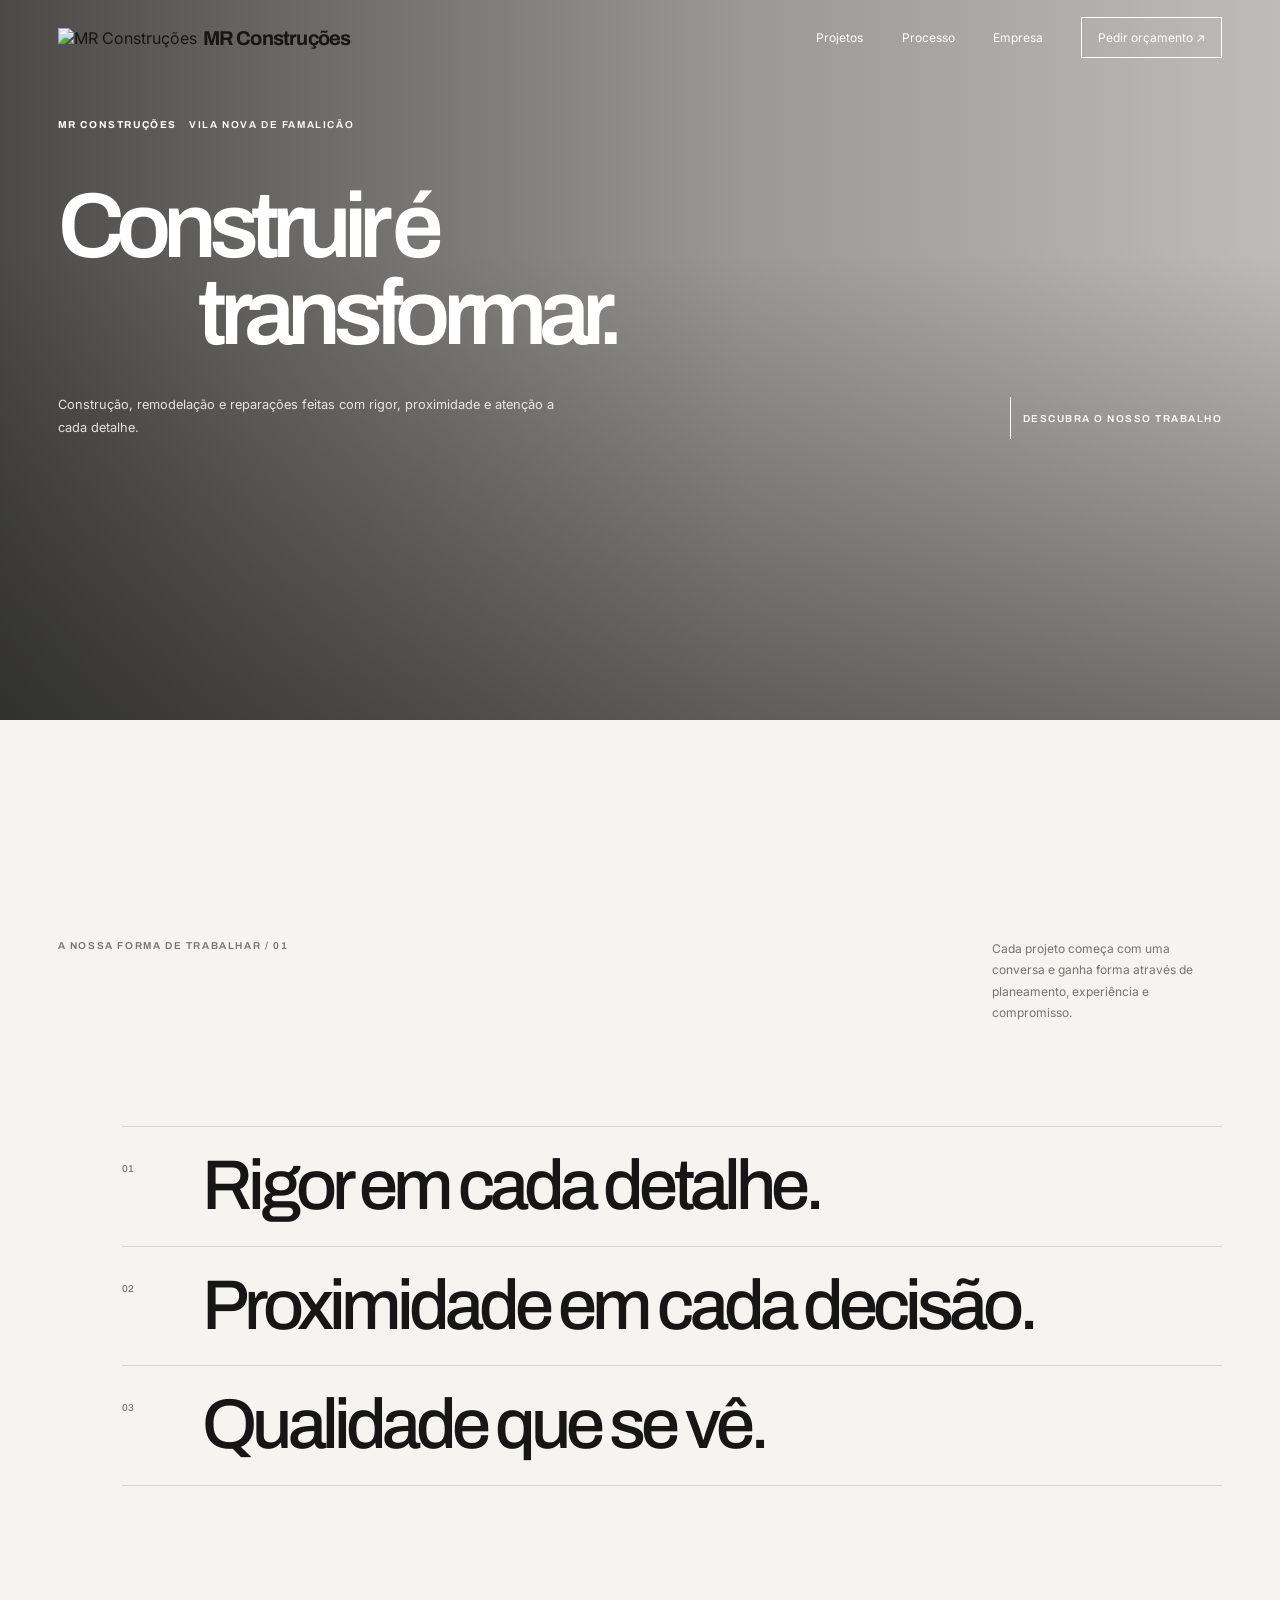
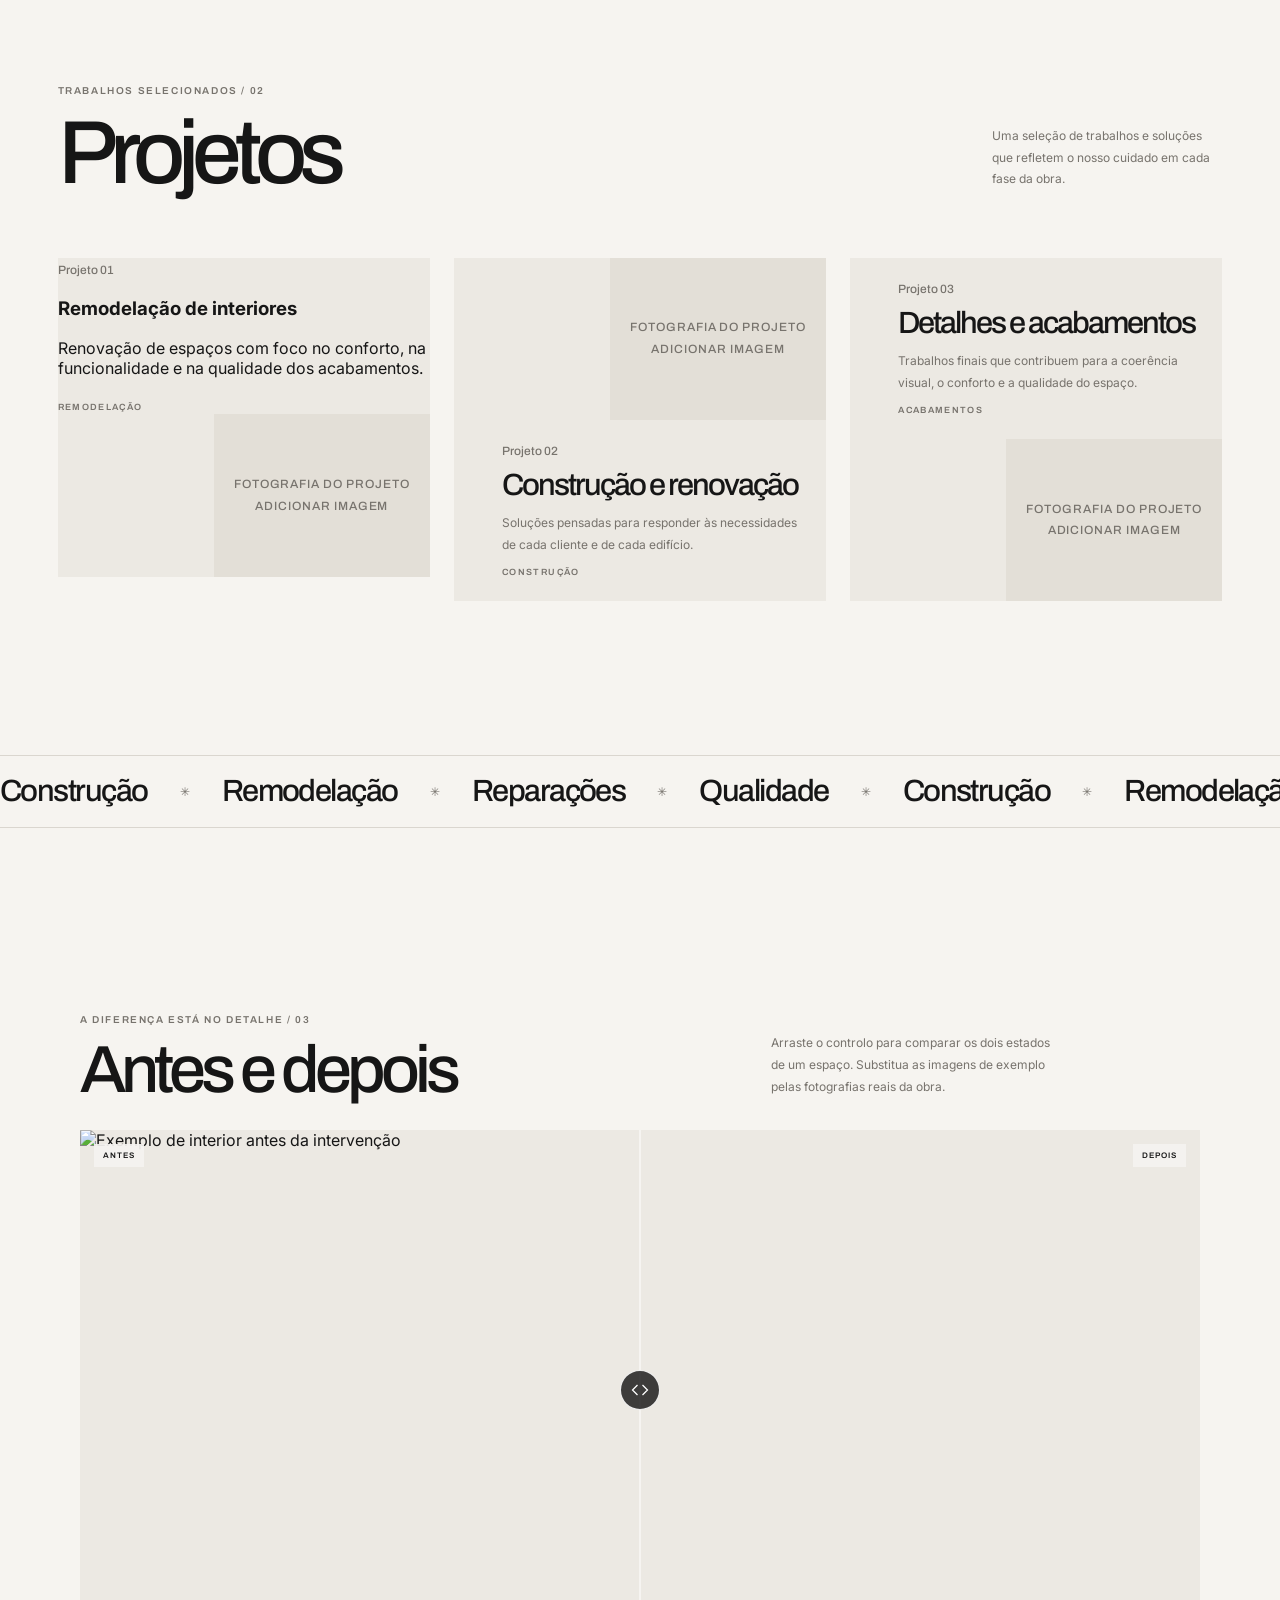
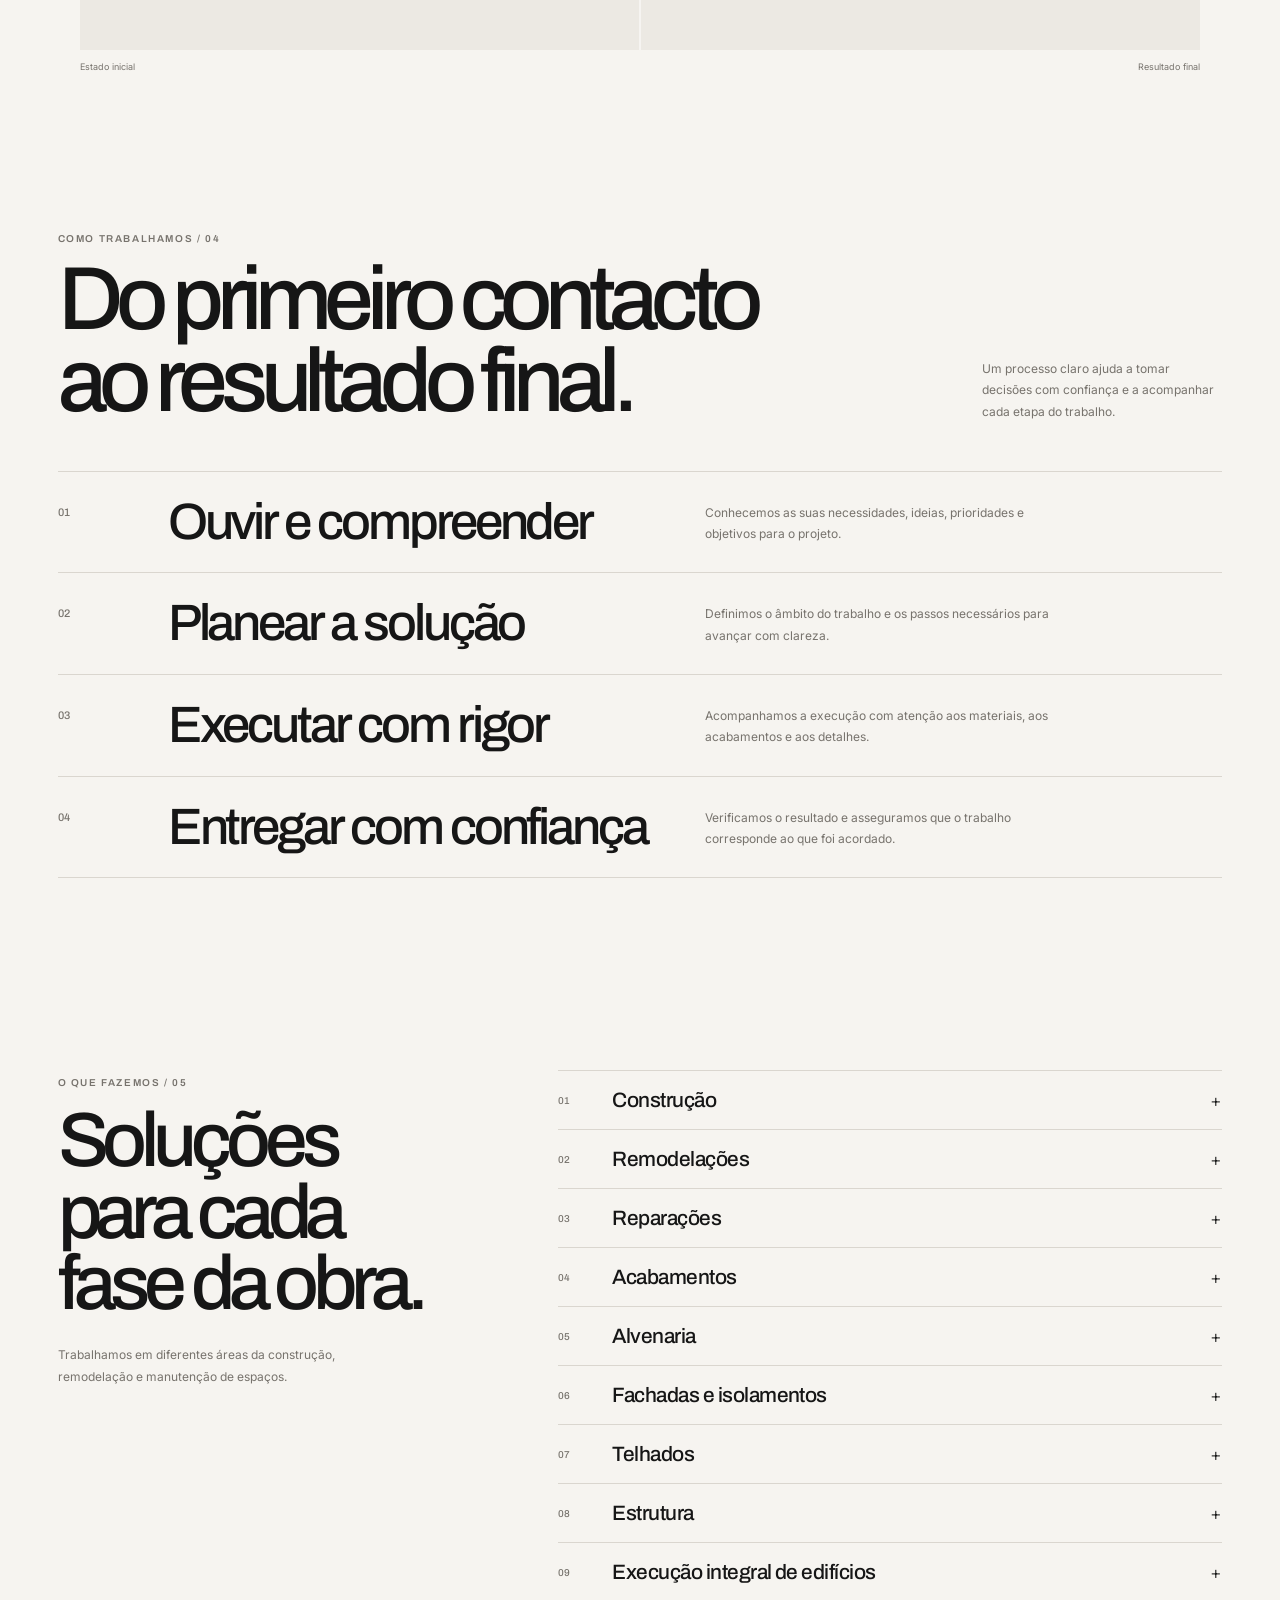
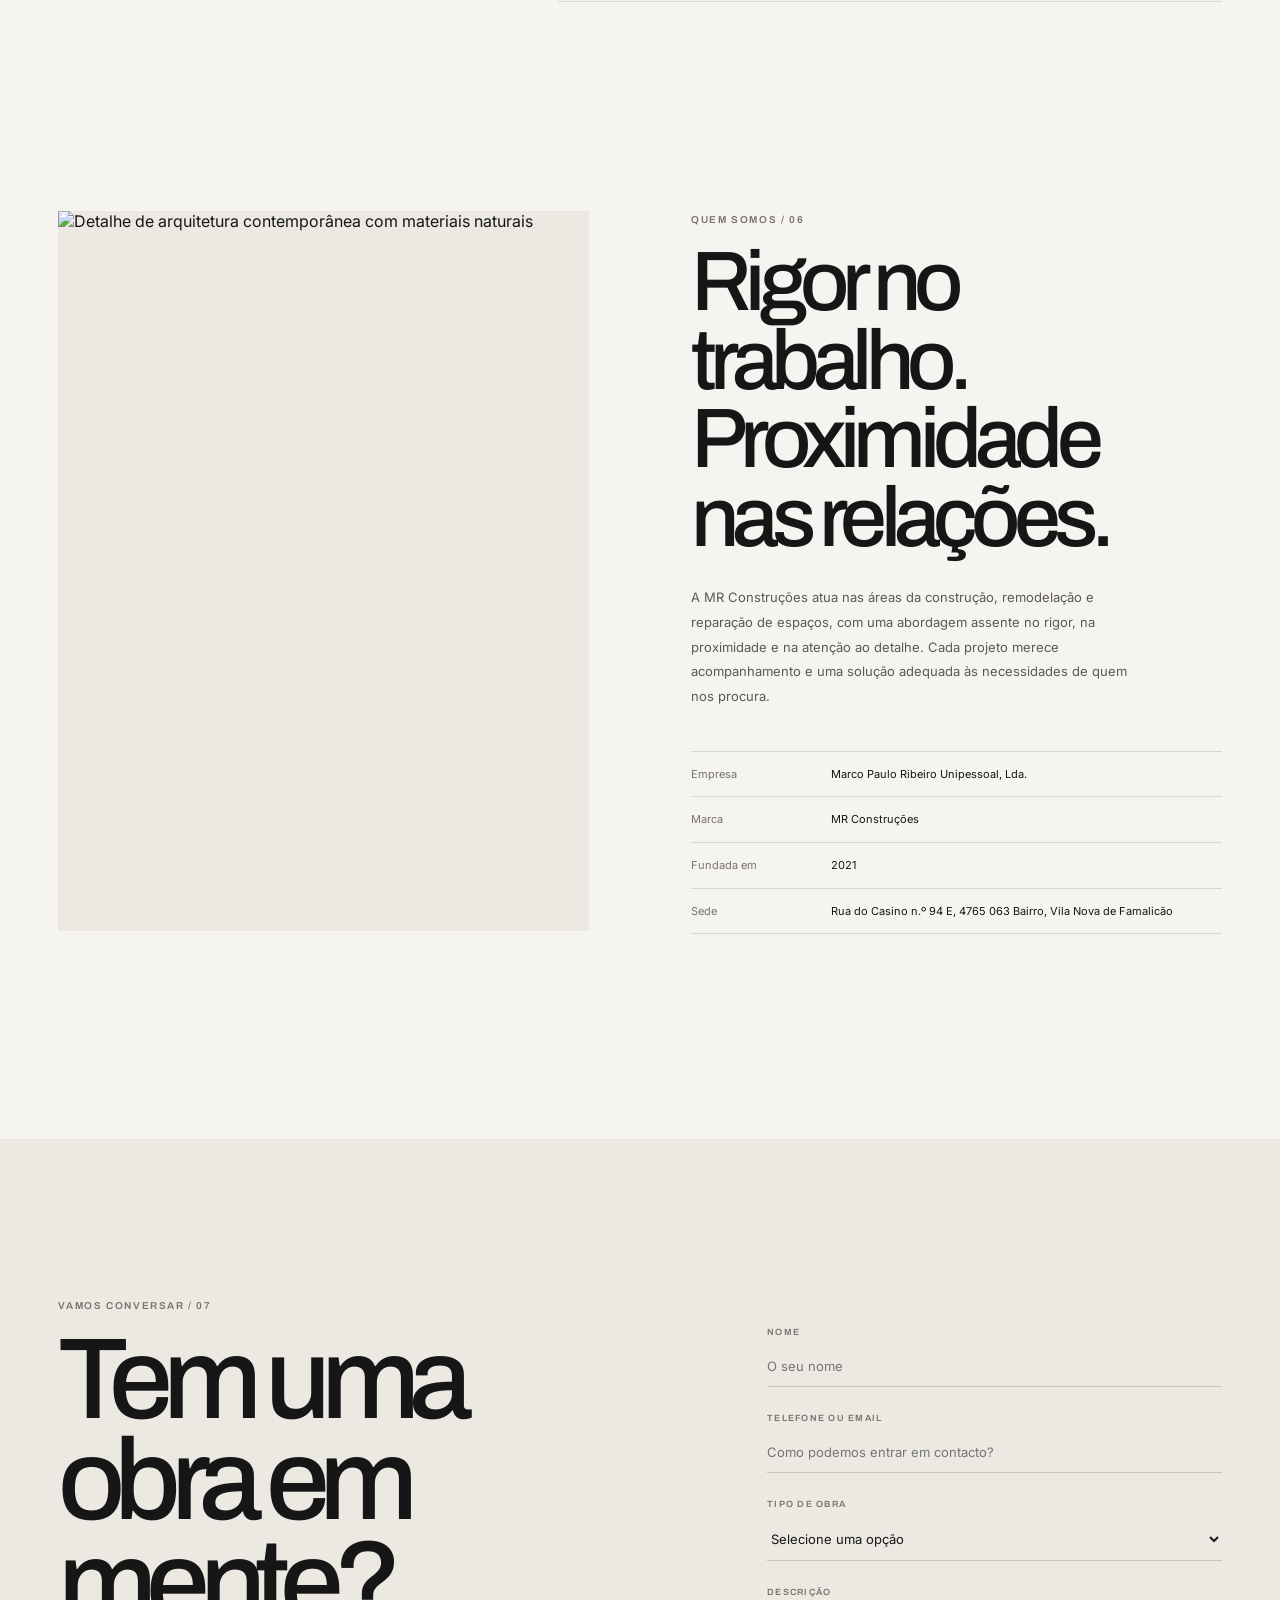
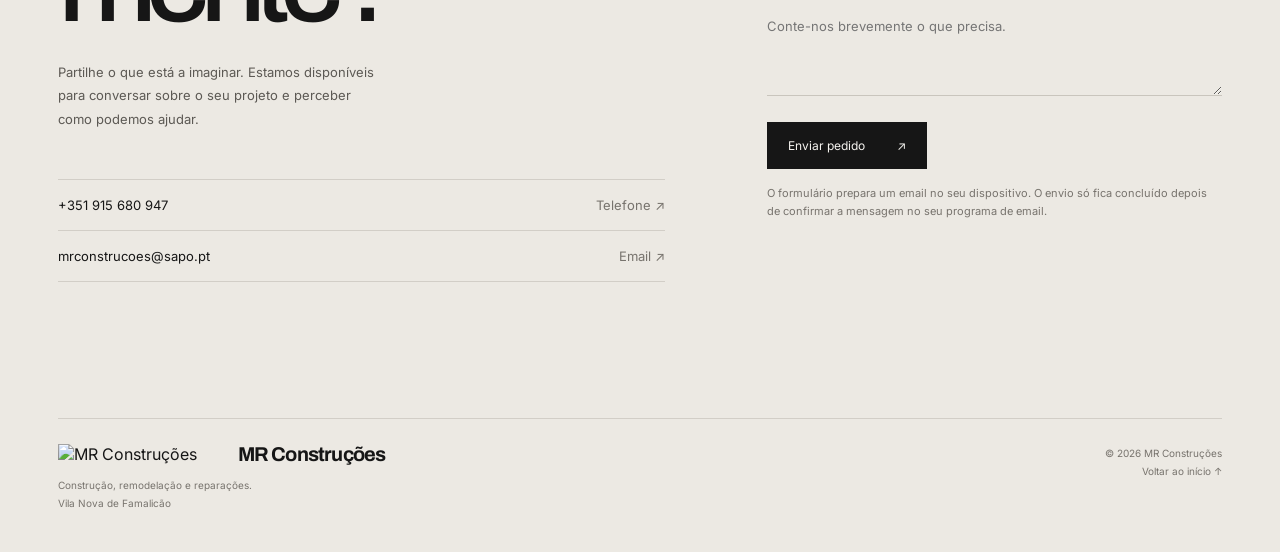
==== commit ccdb5fd8: "refactor: overhaul UI with a new design system, add multi-page layouts, and clean up asset structure" ====
--- a/index.html
+++ b/index.html
@@ -1,430 +1,1787 @@
 <!DOCTYPE html>
-<html lang="pt-PT">
-
+<html lang="pt">
 
 <head>
     <meta charset="UTF-8">
-    <meta name="viewport" content="width=device-width, initial-scale=1.0">
+    <meta name="viewport" content="width=device-width, initial-scale=1">
+    <meta name="theme-color" content="#F6F4F0">
     <meta name="description"
-        content="MR Construções - construção, remodelação e reparações em Famalicão, Porto e região.">
-    <title>MR Construções | Construção e Remodelação</title>
-
-
+        content="MR Construções, construção, remodelação e reparações em Vila Nova de Famalicão. Rigor no trabalho, proximidade nas relações e atenção ao detalhe.">
+    <title>MR Construções | Construir é transformar</title>
     <link rel="preconnect" href="https://fonts.googleapis.com">
     <link rel="preconnect" href="https://fonts.gstatic.com" crossorigin>
     <link
-        href="https://fonts.googleapis.com/css2?family=Inter:wght@300;400;500;600;700&family=Playfair+Display:wght@500;600;700&display=swap"
+        href="https://fonts.googleapis.com/css2?family=Archivo:wght@400;500;600;700;800&family=Inter:wght@400;500;600&display=swap"
         rel="stylesheet">
-
-
-    <link rel="icon" type="image/png" href="imagens/logo-mr-construcoes.png">
-    <link rel="apple-touch-icon" href="imagens/logo-mr-construcoes.png">
-    <link rel="stylesheet" href="style.css">
+    <style>
+        :root {
+            --paper: #F6F4F0;
+            --surface: #ECE9E3;
+            --ink: #161616;
+            --muted: #77736D;
+            --line: #DAD6CF;
+            --dark: #30302D;
+            --white: #fff;
+            --page: min(1440px, calc(100% - 9vw))
+        }
+
+        * {
+            box-sizing: border-box
+        }
+
+        html {
+            scroll-behavior: smooth;
+            scroll-padding-top: 90px
+        }
+
+        body {
+            margin: 0;
+            background: var(--paper);
+            color: var(--ink);
+            font-family: Inter, Arial, sans-serif;
+            -webkit-font-smoothing: antialiased
+        }
+
+        img {
+            display: block;
+            width: 100%;
+            height: 100%;
+            object-fit: cover
+        }
+
+        a {
+            color: inherit;
+            text-decoration: none
+        }
+
+        button,
+        input,
+        select,
+        textarea {
+            font: inherit
+        }
+
+        button,
+        a,
+        input,
+        select,
+        textarea {
+            outline-offset: 4px
+        }
+
+        :focus-visible {
+            outline: 2px solid var(--ink)
+        }
+
+        ::selection {
+            background: var(--ink);
+            color: var(--paper)
+        }
+
+        .wrap {
+            width: var(--page);
+            margin-inline: auto
+        }
+
+        .eyebrow {
+            font: 600 10px/1.5 Archivo, sans-serif;
+            letter-spacing: .16em;
+            text-transform: uppercase;
+            color: var(--muted)
+        }
+
+        .line {
+            height: 1px;
+            background: var(--line);
+            width: 100%
+        }
+
+        .topbar {
+            height: 76px;
+            position: fixed;
+            z-index: 20;
+            inset: 0 0 auto;
+            background: transparent;
+            backdrop-filter: none;
+            border-bottom: 1px solid transparent;
+            transition: background .25s, border-color .25s, backdrop-filter .25s
+        }
+
+        .topbar .navlinks a:not(.nav-cta) {
+            color: #fff
+        }
+
+        .topbar .nav-cta {
+            border-color: #fff;
+            color: #fff
+        }
+
+        .topbar .nav-cta:hover {
+            background: #fff;
+            color: var(--ink) !important
+        }
+
+        .topbar.is-scrolled {
+            background: rgba(246, 244, 240, .91);
+            backdrop-filter: blur(14px);
+            border-bottom-color: rgba(218, 214, 207, .75)
+        }
+
+        .topbar.is-scrolled .navlinks a:not(.nav-cta) {
+            color: #55524d
+        }
+
+        .topbar.is-scrolled .nav-cta {
+            border-color: var(--ink);
+            color: var(--ink)
+        }
+
+        .topbar.is-scrolled .nav-cta:hover {
+            background: var(--ink);
+            color: var(--paper) !important
+        }
+
+        .nav {
+            height: 100%;
+            display: flex;
+            align-items: center;
+            justify-content: space-between;
+            gap: 28px
+        }
+
+        .brand {
+            display: flex;
+            align-items: center;
+            white-space: nowrap;
+            min-width: 0
+        }
+
+        .brand-fallback {
+            font: 700 20px/1 Archivo, sans-serif;
+            letter-spacing: -.04em;
+            color: inherit
+        }
+
+        .brand img {
+            display: block;
+            width: clamp(105px, 12vw, 145px);
+            height: auto;
+            max-height: 42px;
+            object-fit: contain;
+            object-position: left center
+        }
+
+        .footer-brand img {
+            width: clamp(135px, 16vw, 180px);
+            max-height: 55px
+        }
+
+        .navlinks {
+            display: flex;
+            align-items: center;
+            gap: clamp(18px, 3vw, 46px);
+            font-size: 12px
+        }
+
+        .navlinks a:not(.nav-cta) {
+            color: #55524d;
+            transition: color .2s
+        }
+
+        .navlinks a:hover {
+            color: var(--ink)
+        }
+
+        .nav-cta {
+            border: 1px solid var(--ink);
+            padding: 12px 16px;
+            transition: background .2s, color .2s
+        }
+
+        .nav-cta:hover {
+            background: var(--ink);
+            color: var(--paper) !important
+        }
+
+        .menu-toggle {
+            display: none;
+            border: 0;
+            background: none;
+            padding: 10px;
+            color: var(--ink);
+            cursor: pointer
+        }
+
+        main {
+            padding-top: 0
+        }
+
+        section {
+            position: relative
+        }
+
+        .hero {
+            width: 100%;
+            max-width: none;
+            margin: 0;
+            padding: clamp(112px, 13vh, 142px) max(4.5vw, calc((100% - 1440px)/2)) clamp(32px, 5vw, 70px);
+            aspect-ratio: 16/9;
+            min-height: 620px;
+            color: #fff;
+            isolation: isolate;
+            overflow: hidden;
+            display: flex;
+            flex-direction: column;
+            justify-content: flex-start
+        }
+
+        .hero:before {
+            content: "";
+            position: absolute;
+            z-index: -2;
+            inset: 0;
+            background: url("assets/hero.jpg") center 54%/cover no-repeat;
+            transform: scale(1.01);
+            opacity: .78
+        }
+
+        .hero:after {
+            content: "";
+            position: absolute;
+            z-index: -1;
+            inset: 0;
+            background: linear-gradient(90deg, rgba(15, 15, 14, .72), rgba(15, 15, 14, .35) 58%, rgba(15, 15, 14, .18)), linear-gradient(0deg, rgba(15, 15, 14, .48), rgba(15, 15, 14, .08) 65%)
+        }
+
+        .hero>* {
+            position: relative;
+            z-index: 1
+        }
+
+        .hero-meta {
+            display: flex;
+            gap: 12px;
+            flex-wrap: wrap;
+            margin: 0 0 clamp(30px, 4vw, 56px);
+            color: #fff !important
+        }
+
+        .hero-meta strong {
+            font-weight: 700;
+            color: #fff
+        }
+
+        .hero h1 {
+            font: 600 clamp(3.2rem, 7.2vw, 7rem)/.94 Archivo, sans-serif;
+            letter-spacing: -.085em;
+            max-width: 1320px;
+            margin: 0;
+            position: relative;
+            z-index: 1
+        }
+
+        .hero h1 .second {
+            display: block;
+            margin-left: clamp(0px, 11vw, 160px)
+        }
+
+        .hero h1 em {
+            font-style: normal;
+            position: relative;
+            white-space: nowrap
+        }
+
+        .hero h1 em:after {
+            display: none
+        }
+
+        .hero-bottom {
+            display: grid;
+            grid-template-columns: minmax(0, 520px) 1fr;
+            gap: 40px;
+            align-items: end;
+            margin: clamp(24px, 3vw, 38px) 0 0
+        }
+
+        .hero-copy {
+            font-size: clamp(12px, 1vw, 14px);
+            line-height: 1.75;
+            max-width: 520px;
+            margin: 0;
+            color: rgba(255, 255, 255, .84);
+            text-wrap: pretty
+        }
+
+        .scroll-note {
+            justify-self: end;
+            display: flex;
+            align-items: center;
+            gap: 12px;
+            font: 600 10px Archivo, sans-serif;
+            letter-spacing: .15em;
+            text-transform: uppercase;
+            color: #fff
+        }
+
+        .scroll-note i {
+            display: block;
+            width: 1px;
+            height: 42px;
+            background: #fff;
+            transform-origin: top;
+            animation: scrollline 1.8s ease-in-out infinite
+        }
+
+        .hero-image {
+            display: none;
+            height: clamp(340px, 57vw, 720px);
+            overflow: hidden;
+            background: var(--surface)
+        }
+
+        .hero-image img {
+            object-position: center 55%
+        }
+
+        .image-caption {
+            display: none;
+            justify-content: space-between;
+            gap: 20px;
+            padding: 12px 0 0;
+            font-size: 10px;
+            color: var(--muted)
+        }
+
+        .manifesto {
+            padding: clamp(110px, 17vw, 240px) 0 clamp(100px, 15vw, 200px)
+        }
+
+        .manifesto-top {
+            display: flex;
+            justify-content: space-between;
+            align-items: flex-start;
+            gap: 30px;
+            margin-bottom: clamp(50px, 8vw, 110px)
+        }
+
+        .manifesto-top p {
+            max-width: 230px;
+            font-size: 12px;
+            line-height: 1.8;
+            color: var(--muted);
+            margin: 0
+        }
+
+        .manifesto-lines {
+            max-width: 1100px;
+            margin-left: auto
+        }
+
+        .manifesto-line {
+            display: grid;
+            grid-template-columns: 60px 1fr;
+            gap: 20px;
+            align-items: start;
+            padding: 24px 0;
+            border-bottom: 1px solid var(--line)
+        }
+
+        .manifesto-line:first-child {
+            border-top: 1px solid var(--line)
+        }
+
+        .manifesto-line small {
+            padding-top: 12px;
+            font: 500 10px Archivo, sans-serif;
+            color: var(--muted)
+        }
+
+        .manifesto-line p {
+            margin: 0;
+            font: 500 clamp(2rem, 5.5vw, 5.8rem)/1 Archivo, sans-serif;
+            letter-spacing: -.07em
+        }
+
+        .manifesto-line:nth-child(2) p,
+        .manifesto-line:nth-child(3) p {
+            margin-left: 0
+        }
+
+        .projects {
+            padding: 0 0 clamp(100px, 14vw, 190px)
+        }
+
+        .section-heading {
+            display: flex;
+            align-items: flex-end;
+            justify-content: space-between;
+            gap: 30px;
+            margin-bottom: 48px
+        }
+
+        .section-heading h2,
+        .split-title {
+            font: 500 clamp(2.8rem, 7vw, 7rem)/.92 Archivo, sans-serif;
+            letter-spacing: -.08em;
+            margin: 14px 0 0
+        }
+
+        .section-heading p {
+            max-width: 230px;
+            color: var(--muted);
+            font-size: 12px;
+            line-height: 1.8;
+            margin: 0 0 4px
+        }
+
+        .project {
+            margin-bottom: clamp(70px, 12vw, 160px)
+        }
+
+        .project:last-child {
+            margin-bottom: 0
+        }
+
+        .project-grid {
+            display: grid;
+            grid-template-columns: 1.3fr .7fr;
+            gap: clamp(20px, 5vw, 74px);
+            align-items: end
+        }
+
+        .project:nth-of-type(odd) .project-grid {
+            grid-template-columns: .72fr 1.28fr
+        }
+
+        .project:nth-of-type(odd) .project-visual {
+            order: 2
+        }
+
+        .project:nth-of-type(odd) .project-info {
+            order: 1;
+            padding-bottom: 7vw
+        }
+
+        .project-visual {
+            height: clamp(330px, 55vw, 690px);
+            background: var(--surface);
+            overflow: hidden
+        }
+
+        .project:nth-of-type(2) .project-visual {
+            height: clamp(280px, 42vw, 530px)
+        }
+
+        .project:nth-of-type(3) .project-visual {
+            height: clamp(360px, 60vw, 760px)
+        }
+
+        .project-info {
+            display: flex;
+            flex-direction: column;
+            gap: 18px
+        }
+
+        .project-number {
+            font: 500 12px Archivo, sans-serif;
+            color: var(--muted)
+        }
+
+        .project-info h3 {
+            font: 500 clamp(1.8rem, 3.6vw, 3.5rem)/.98 Archivo, sans-serif;
+            letter-spacing: -.065em;
+            margin: 0
+        }
+
+        .project-info p {
+            font-size: 12px;
+            line-height: 1.8;
+            color: var(--muted);
+            max-width: 300px;
+            margin: 0
+        }
+
+        .project-tag {
+            font: 600 9px Archivo, sans-serif;
+            letter-spacing: .15em;
+            text-transform: uppercase;
+            color: var(--muted)
+        }
+
+        .marquee {
+            overflow: hidden;
+            border-top: 1px solid var(--line);
+            border-bottom: 1px solid var(--line);
+            padding: 20px 0;
+            margin-bottom: clamp(100px, 14vw, 190px)
+        }
+
+        .marquee-track {
+            display: flex;
+            align-items: center;
+            gap: 32px;
+            width: max-content;
+            animation: marquee 34s linear infinite
+        }
+
+        .marquee-track span {
+            font: 500 clamp(1.2rem, 2.4vw, 2.1rem)/1 Archivo, sans-serif;
+            letter-spacing: -.05em;
+            white-space: nowrap
+        }
+
+        .marquee-track b {
+            font-size: 12px;
+            font-weight: 400;
+            color: var(--muted)
+        }
+
+        .comparison {
+            padding-bottom: clamp(90px, 12vw, 160px)
+        }
+
+        .comparison-head {
+            display: grid;
+            grid-template-columns: 1fr .65fr;
+            gap: 30px;
+            align-items: end;
+            margin-bottom: 28px;
+            max-width: 1120px;
+            margin-inline: auto
+        }
+
+        .comparison-head h2 {
+            font: 500 clamp(2.2rem, 5.2vw, 5.2rem)/.95 Archivo, sans-serif;
+            letter-spacing: -.075em;
+            margin: 12px 0 0;
+            max-width: 760px
+        }
+
+        .comparison-head p {
+            font-size: 12px;
+            line-height: 1.8;
+            color: var(--muted);
+            max-width: 280px;
+            margin: 0 0 5px
+        }
+
+        .compare {
+            --split: 50%;
+            position: relative;
+            width: min(100%, 1120px);
+            height: clamp(260px, 42vw, 520px);
+            margin-inline: auto;
+            overflow: hidden;
+            background: var(--surface);
+            isolation: isolate;
+            touch-action: pan-y;
+            user-select: none
+        }
+
+        .compare img {
+            position: absolute;
+            inset: 0;
+            width: 100%;
+            height: 100%;
+            pointer-events: none
+        }
+
+        .compare .after-image {
+            clip-path: inset(0 0 0 var(--split))
+        }
+
+        .compare .before-image {
+            clip-path: inset(0 calc(100% - var(--split)) 0 0)
+        }
+
+        .compare:before {
+            content: "";
+            position: absolute;
+            z-index: 2;
+            top: 0;
+            bottom: 0;
+            left: var(--split);
+            width: 1px;
+            background: white;
+            transform: translateX(-.5px);
+            pointer-events: none
+        }
+
+        .compare-label {
+            position: absolute;
+            z-index: 3;
+            top: 14px;
+            font: 600 8px Archivo, sans-serif;
+            letter-spacing: .13em;
+            text-transform: uppercase;
+            color: var(--ink);
+            background: rgba(246, 244, 240, .92);
+            padding: 7px 9px
+        }
+
+        .compare-label.before {
+            left: 14px
+        }
+
+        .compare-label.after {
+            right: 14px
+        }
+
+        .compare-handle {
+            position: absolute;
+            z-index: 4;
+            left: var(--split);
+            top: 50%;
+            transform: translate(-50%, -50%);
+            width: 40px;
+            height: 40px;
+            border: 1px solid rgba(255, 255, 255, .9);
+            border-radius: 50%;
+            background: rgba(22, 22, 22, .82);
+            display: grid;
+            place-items: center;
+            color: #fff;
+            pointer-events: none
+        }
+
+        .compare-handle svg {
+            width: 20px;
+            height: 20px
+        }
+
+        .compare-range {
+            position: absolute;
+            z-index: 5;
+            inset: 0;
+            width: 100%;
+            height: 100%;
+            opacity: 0;
+            cursor: ew-resize;
+            margin: 0
+        }
+
+        .compare-range:focus-visible {
+            opacity: .01;
+            outline: 3px solid var(--ink);
+            outline-offset: -5px
+        }
+
+        .compare-caption {
+            display: flex;
+            justify-content: space-between;
+            gap: 20px;
+            width: min(100%, 1120px);
+            margin-inline: auto;
+            padding-top: 11px;
+            font-size: 9px;
+            color: var(--muted)
+        }
+
+        .process {
+            padding: 0 0 clamp(110px, 15vw, 200px)
+        }
+
+        .process-head {
+            display: flex;
+            justify-content: space-between;
+            gap: 30px;
+            align-items: end;
+            margin-bottom: 48px
+        }
+
+        .process-head h2 {
+            font: 500 clamp(2.8rem, 7vw, 6.5rem)/.92 Archivo, sans-serif;
+            letter-spacing: -.08em;
+            margin: 12px 0 0
+        }
+
+        .process-head p {
+            max-width: 240px;
+            color: var(--muted);
+            font-size: 12px;
+            line-height: 1.8;
+            margin: 0
+        }
+
+        .service-row {
+            display: grid;
+            grid-template-columns: 90px 1fr 1fr;
+            gap: 20px;
+            align-items: start;
+            padding: 26px 0;
+            border-top: 1px solid var(--line)
+        }
+
+        .service-row:last-child {
+            border-bottom: 1px solid var(--line)
+        }
+
+        .service-row .num {
+            font: 500 11px Archivo, sans-serif;
+            color: var(--muted);
+            padding-top: 8px
+        }
+
+        .service-row h3 {
+            font: 500 clamp(1.8rem, 4vw, 3.8rem)/.95 Archivo, sans-serif;
+            letter-spacing: -.06em;
+            margin: 0
+        }
+
+        .service-row p {
+            max-width: 360px;
+            font-size: 12px;
+            line-height: 1.8;
+            color: var(--muted);
+            margin: 4px 0 0
+        }
+
+        .specialties {
+            padding: 0 0 clamp(110px, 16vw, 220px)
+        }
+
+        .specialty-layout {
+            display: grid;
+            grid-template-columns: .75fr 1.25fr;
+            gap: 8vw
+        }
+
+        .specialty-intro h2 {
+            font: 500 clamp(2.6rem, 6vw, 5.6rem)/.93 Archivo, sans-serif;
+            letter-spacing: -.08em;
+            margin: 15px 0 25px
+        }
+
+        .specialty-intro p {
+            font-size: 12px;
+            line-height: 1.8;
+            color: var(--muted);
+            max-width: 280px
+        }
+
+        .specialty-list {
+            border-top: 1px solid var(--line)
+        }
+
+        .specialty-item {
+            border-bottom: 1px solid var(--line)
+        }
+
+        .specialty-item summary {
+            display: grid;
+            grid-template-columns: 42px 1fr 24px;
+            gap: 12px;
+            align-items: center;
+            padding: 18px 0;
+            cursor: pointer;
+            list-style: none
+        }
+
+        .specialty-item summary::-webkit-details-marker {
+            display: none
+        }
+
+        .specialty-item summary .num {
+            font: 500 10px Archivo, sans-serif;
+            color: var(--muted)
+        }
+
+        .specialty-item summary .name {
+            font: 500 clamp(1rem, 2vw, 1.3rem) Archivo, sans-serif;
+            letter-spacing: -.025em
+        }
+
+        .specialty-item summary .plus {
+            justify-self: end;
+            font-size: 18px;
+            font-weight: 300;
+            transition: transform .2s
+        }
+
+        .specialty-item[open] summary .plus {
+            transform: rotate(45deg)
+        }
+
+        .specialty-item p {
+            margin: 0 0 20px 54px;
+            max-width: 500px;
+            font-size: 12px;
+            line-height: 1.8;
+            color: var(--muted)
+        }
+
+        .company {
+            padding: 0 0 clamp(110px, 16vw, 220px)
+        }
+
+        .company-grid {
+            display: grid;
+            grid-template-columns: 1fr 1fr;
+            gap: clamp(35px, 8vw, 120px);
+            align-items: center
+        }
+
+        .company-image {
+            height: clamp(400px, 60vw, 720px);
+            background: var(--surface)
+        }
+
+        .company-copy h2 {
+            font: 500 clamp(2.7rem, 6.6vw, 6rem)/.93 Archivo, sans-serif;
+            letter-spacing: -.08em;
+            margin: 16px 0 28px
+        }
+
+        .company-copy>p {
+            font-size: 13px;
+            line-height: 1.9;
+            color: #5c5954;
+            max-width: 460px
+        }
+
+        .company-data {
+            margin-top: 42px;
+            border-top: 1px solid var(--line)
+        }
+
+        .data-row {
+            display: grid;
+            grid-template-columns: 120px 1fr;
+            gap: 20px;
+            padding: 13px 0;
+            border-bottom: 1px solid var(--line);
+            font-size: 11px;
+            line-height: 1.7
+        }
+
+        .data-row span:first-child {
+            color: var(--muted)
+        }
+
+        .contact {
+            background: var(--surface);
+            padding: clamp(75px, 12vw, 160px) 0 clamp(65px, 9vw, 110px)
+        }
+
+        .contact-grid {
+            display: grid;
+            grid-template-columns: 1fr .75fr;
+            gap: clamp(40px, 8vw, 120px)
+        }
+
+        .contact h2 {
+            font: 500 clamp(3.4rem, 9vw, 9rem)/.88 Archivo, sans-serif;
+            letter-spacing: -.09em;
+            margin: 16px 0 28px
+        }
+
+        .contact-intro {
+            max-width: 330px;
+            font-size: 13px;
+            line-height: 1.8;
+            color: #5c5954
+        }
+
+        .contact-links {
+            margin-top: 48px;
+            border-top: 1px solid #d2cec7
+        }
+
+        .contact-links a {
+            display: flex;
+            justify-content: space-between;
+            gap: 15px;
+            padding: 17px 0;
+            border-bottom: 1px solid #d2cec7;
+            font-size: 13px
+        }
+
+        .contact-links a span:last-child {
+            color: var(--muted)
+        }
+
+        .contact-form {
+            padding-top: 34px
+        }
+
+        .field {
+            margin-bottom: 26px
+        }
+
+        .field label {
+            display: block;
+            font: 600 9px Archivo, sans-serif;
+            letter-spacing: .14em;
+            text-transform: uppercase;
+            color: var(--muted);
+            margin-bottom: 9px
+        }
+
+        .field input,
+        .field select,
+        .field textarea {
+            display: block;
+            width: 100%;
+            border: 0;
+            border-bottom: 1px solid #c9c5bd;
+            background: transparent;
+            border-radius: 0;
+            padding: 12px 0;
+            color: var(--ink);
+            font-size: 13px
+        }
+
+        .field textarea {
+            resize: vertical;
+            min-height: 90px
+        }
+
+        .field input:focus,
+        .field select:focus,
+        .field textarea:focus {
+            outline: none;
+            border-bottom-color: var(--ink)
+        }
+
+        .submit {
+            border: 1px solid var(--ink);
+            background: var(--ink);
+            color: var(--paper);
+            padding: 15px 20px;
+            min-width: 160px;
+            display: flex;
+            justify-content: space-between;
+            gap: 25px;
+            align-items: center;
+            cursor: pointer;
+            font-size: 12px;
+            transition: background .2s, color .2s
+        }
+
+        .submit:hover {
+            background: transparent;
+            color: var(--ink)
+        }
+
+        .form-note {
+            font-size: 11px;
+            line-height: 1.7;
+            color: var(--muted);
+            margin-top: 15px
+        }
+
+        .form-status {
+            font-size: 12px;
+            line-height: 1.7;
+            margin-top: 15px;
+            min-height: 1.5em
+        }
+
+        footer {
+            background: var(--surface);
+            padding: 26px 0 30px
+        }
+
+        .footer-top {
+            border-top: 1px solid #d2cec7;
+            padding-top: 25px;
+            display: flex;
+            justify-content: space-between;
+            gap: 25px;
+            align-items: flex-start
+        }
+
+        .footer-description {
+            font-size: 10px;
+            line-height: 1.8;
+            color: var(--muted);
+            max-width: 280px;
+            margin-top: 12px
+        }
+
+        .footer-right {
+            text-align: right;
+            font-size: 10px;
+            line-height: 1.8;
+            color: var(--muted)
+        }
+
+        .reveal {
+            opacity: 0;
+            transform: translateY(22px);
+            transition: opacity .8s ease, transform .8s cubic-bezier(.2, .7, .2, 1)
+        }
+
+        .reveal.is-visible {
+            opacity: 1;
+            transform: translateY(0)
+        }
+
+        .no-js .reveal {
+            opacity: 1;
+            transform: none
+        }
+
+        @keyframes scrollline {
+
+            0%,
+            100% {
+                transform: scaleY(.5);
+                opacity: .4
+            }
+
+            50% {
+                transform: scaleY(1);
+                opacity: 1
+            }
+        }
+
+        @keyframes marquee {
+            to {
+                transform: translateX(-50%)
+            }
+        }
+
+        .projects .project {
+            margin-bottom: 0
+        }
+
+        .projects .section-heading {
+            margin-bottom: clamp(35px, 5vw, 70px)
+        }
+
+        .projects {
+            padding-bottom: clamp(80px, 12vw, 160px)
+        }
+
+        .projects .project-grid {
+            display: flex;
+            flex-direction: column;
+            gap: 0;
+            height: 100%;
+            background: var(--surface);
+            transition: transform .3s ease, box-shadow .3s ease
+        }
+
+        .projects .project-visual,
+        .projects .project:nth-of-type(2) .project-visual,
+        .projects .project:nth-of-type(3) .project-visual {
+            height: auto;
+            aspect-ratio: 4/3;
+            min-height: 0;
+            overflow: hidden
+        }
+
+        .projects .project-info {
+            order: initial !important;
+            padding: 24px !important;
+            gap: 12px
+        }
+
+        .projects .project-info h3 {
+            font-size: clamp(1.5rem, 2.4vw, 2.2rem)
+        }
+
+        .projects .project:hover .project-grid {
+            transform: translateY(-5px);
+            box-shadow: 0 16px 36px rgba(22, 22, 22, .09)
+        }
+
+        .projects .project-visual img {
+            transition: transform .5s ease
+        }
+
+        .projects .project:hover .project-visual img {
+            transform: scale(1.035)
+        }
+
+        .placeholder-visual {
+            display: flex;
+            align-items: center;
+            justify-content: center;
+            background: #e3dfd7;
+            color: var(--muted);
+            text-align: center;
+            padding: 20px
+        }
+
+        .placeholder-visual span {
+            font: 500 12px/1.8 Archivo, sans-serif;
+            letter-spacing: .08em;
+            text-transform: uppercase
+        }
+
+        @media(min-width:761px) {
+            .projects>article {
+                display: inline-block;
+                width: calc(33.333% - 16px);
+                vertical-align: top;
+                margin-right: 20px
+            }
+
+            .projects>article:nth-of-type(3n) {
+                margin-right: 0
+            }
+
+            .projects .project-grid {
+                min-height: 100%
+            }
+        }
+
+        @media(max-width:760px) {
+            .projects>article {
+                display: block;
+                width: 100%;
+                margin: 0 0 22px
+            }
+
+            .projects .project-visual,
+            .projects .project:nth-of-type(2) .project-visual,
+            .projects .project:nth-of-type(3) .project-visual {
+                aspect-ratio: 4/3;
+                height: auto;
+                min-height: 0
+            }
+
+            .projects .project-info {
+                padding: 20px !important
+            }
+        }
+
+        @media(prefers-reduced-motion:reduce) {
+
+            *,
+            *::before,
+            *::after {
+                scroll-behavior: auto !important;
+                animation-duration: .01ms !important;
+                animation-iteration-count: 1 !important;
+                transition-duration: .01ms !important
+            }
+
+            .reveal {
+                opacity: 1;
+                transform: none
+            }
+        }
+
+        @media(max-width:760px) {
+            :root {
+                --page: calc(100% - 40px)
+            }
+
+            .topbar {
+                height: 66px
+            }
+
+            .topbar.is-scrolled .navlinks {
+                background: var(--paper)
+            }
+
+            main {
+                padding-top: 0
+            }
+
+            .brand img {
+                width: clamp(100px, 30vw, 125px);
+                max-height: 38px
+            }
+
+            .menu-toggle {
+                display: block
+            }
+
+            .navlinks {
+                display: none;
+                position: absolute;
+                top: 65px;
+                left: 0;
+                right: 0;
+                background: var(--paper);
+                border-bottom: 1px solid var(--line);
+                padding: 22px 20px 26px;
+                align-items: stretch;
+                gap: 0;
+                flex-direction: column
+            }
+
+            .navlinks.open {
+                display: flex
+            }
+
+            .navlinks a {
+                padding: 13px 0;
+                border-bottom: 1px solid var(--line)
+            }
+
+            .navlinks .nav-cta {
+                margin-top: 16px;
+                text-align: center;
+                border: 1px solid var(--ink);
+                padding: 14px
+            }
+
+            .hero {
+                width: 100%;
+                aspect-ratio: auto;
+                padding: 105px 20px 38px;
+                min-height: 100svh;
+                display: flex;
+                flex-direction: column;
+                justify-content: flex-start
+            }
+
+            .hero-meta {
+                margin-bottom: 24px
+            }
+
+            .hero h1 {
+                font-size: clamp(3rem, 11vw, 5.2rem);
+                line-height: .96
+            }
+
+            .hero h1 .second {
+                margin-left: 0
+            }
+
+            .hero-bottom {
+                grid-template-columns: 1fr auto;
+                gap: 18px;
+                margin-top: 24px
+            }
+
+            .hero-copy {
+                font-size: 12px;
+                max-width: 440px
+            }
+
+            .scroll-note {
+                font-size: 9px;
+                gap: 8px
+            }
+
+            .scroll-note i {
+                height: 30px
+            }
+
+            .hero-image {
+                height: 66vw;
+                min-height: 300px
+            }
+
+            .image-caption {
+                font-size: 9px
+            }
+
+            .manifesto-top {
+                flex-direction: column;
+                margin-bottom: 50px
+            }
+
+            .manifesto-top p {
+                max-width: 320px
+            }
+
+            .manifesto-line {
+                grid-template-columns: 28px 1fr;
+                gap: 10px;
+                padding: 20px 0
+            }
+
+            .manifesto-line small {
+                padding-top: 7px
+            }
+
+            .manifesto-line p {
+                font-size: clamp(1.8rem, 8vw, 3.4rem)
+            }
+
+            .manifesto-line:nth-child(n) p {
+                margin-left: 0
+            }
+
+            .section-heading,
+            .comparison-head,
+            .process-head {
+                display: block
+            }
+
+            .section-heading p,
+            .comparison-head p,
+            .process-head p {
+                margin-top: 22px
+            }
+
+            .section-heading h2,
+            .process-head h2 {
+                font-size: clamp(2.8rem, 11vw, 5rem)
+            }
+
+            .comparison-head h2 {
+                font-size: clamp(2.3rem, 9vw, 4rem)
+            }
+
+            .project-grid,
+            .project:nth-of-type(odd) .project-grid {
+                grid-template-columns: 1fr;
+                gap: 18px
+            }
+
+            .project:nth-of-type(odd) .project-visual,
+            .project:nth-of-type(odd) .project-info {
+                order: initial
+            }
+
+            .project:nth-of-type(odd) .project-info {
+                padding-bottom: 0
+            }
+
+            .project-visual,
+            .project:nth-of-type(2) .project-visual,
+            .project:nth-of-type(3) .project-visual {
+                height: 75vw;
+                min-height: 290px
+            }
+
+            .project-info {
+                gap: 12px
+            }
+
+            .project-info h3 {
+                font-size: 2.1rem
+            }
+
+            .compare {
+                height: 62vw;
+                min-height: 240px;
+                max-height: 420px
+            }
+
+            .compare-handle {
+                width: 36px;
+                height: 36px
+            }
+
+            .service-row {
+                grid-template-columns: 36px 1fr;
+                gap: 12px;
+                padding: 22px 0
+            }
+
+            .service-row p {
+                grid-column: 2;
+                margin-top: 0
+            }
+
+            .specialty-layout {
+                grid-template-columns: 1fr;
+                gap: 40px
+            }
+
+            .specialty-intro p {
+                max-width: 380px
+            }
+
+            .company-grid {
+                grid-template-columns: 1fr;
+                gap: 35px
+            }
+
+            .company-image {
+                height: 105vw;
+                min-height: 350px;
+                max-height: 600px
+            }
+
+            .contact-grid {
+                grid-template-columns: 1fr;
+                gap: 25px
+            }
+
+            .contact h2 {
+                font-size: clamp(3.6rem, 14vw, 6.5rem)
+            }
+
+            .contact-form {
+                padding-top: 0
+            }
+
+            .footer-top {
+                flex-direction: column
+            }
+
+            .footer-right {
+                text-align: left
+            }
+        }
+    </style>
 </head>
 
-
-<body>
-    <header class="site-header">
-        <a class="brand" href="#inicio" aria-label="MR Construções - voltar ao início">
-            <img src="imagens/logo-mr-construcoes.png" alt="Logótipo MR Construções">
-            <span>MR<br>CONSTRUÇÕES</span>
-        </a>
-
-
-        <nav class="nav" aria-label="Navegação principal">
-            <a href="#projetos">Projetos</a>
-            <a href="#servicos">Serviços</a>
-            <a href="#empresa">Empresa</a>
-            <a href="#localizacao">Localização</a>
-            <a href="#contactos">Contactos</a>
+<body class="no-js">
+    <header class="topbar">
+        <nav class="nav wrap" aria-label="Navegação principal">
+            <a class="brand" href="#inicio" aria-label="MR Construções, início"><img src="assets/logo-mr.png"
+                    alt="MR Construções"></a>
+            <button class="menu-toggle" type="button" aria-expanded="false" aria-controls="navlinks"
+                aria-label="Abrir menu">Menu <span aria-hidden="true">+</span></button>
+            <div class="navlinks" id="navlinks">
+                <a href="#projetos">Projetos</a>
+                <a href="#processo">Processo</a>
+                <a href="#empresa">Empresa</a>
+                <a href="#contacto" class="nav-cta">Pedir orçamento ↗</a>
+            </div>
         </nav>
     </header>
 
-
     <main>
-        <section class="hero" id="inicio" aria-label="Projetos em destaque">
-            <div class="hero-slides">
-                <article class="hero-slide active" data-index="0">
-                    <img src="imagens/casa-banho-porto.jpg" alt="Remodelação de casa de banho no Porto">
-                </article>
-
-
-                <article class="hero-slide" data-index="1">
-                    <img src="imagens/piscina-famalicao.jpg" alt="Construção de piscina em Famalicão">
-                </article>
-
-
-                <article class="hero-slide" data-index="2">
-                    <img src="imagens/casa-famalicao-depois.jpg" alt="Casa remodelada em Famalicão">
-                </article>
+        <section class="hero" id="inicio">
+            <div class="hero-meta eyebrow"><strong>MR Construções</strong><span>Vila Nova de Famalicão</span></div>
+            <h1>Construir é <span class="second"><em>transformar.</em></span></h1>
+            <div class="hero-bottom">
+                <p class="hero-copy">Construção, remodelação e reparações feitas com rigor, proximidade e atenção a cada
+                    detalhe.</p>
+                <a class="scroll-note" href="#manifesto"><i></i><span>Descubra o nosso trabalho</span></a>
             </div>
-
-
-            <div class="hero-overlay"></div>
-
-
-            <div class="hero-topline">
-                <p id="slide-category">Remodelação</p>
-                <p id="slide-number">01 / 03</p>
+        </section>
+
+        <section class="manifesto wrap" id="manifesto">
+            <div class="manifesto-top">
+                <span class="eyebrow">A nossa forma de trabalhar / 01</span>
+                <p>Cada projeto começa com uma conversa e ganha forma através de planeamento, experiência e compromisso.
+                </p>
             </div>
-
-
-            <div class="hero-content">
-                <p class="hero-kicker">MR Construções</p>
-                <h1 id="slide-title">Casa de banho<br>Porto</h1>
-
-
-                <button class="details-button" id="details-button" type="button" aria-expanded="false">
-                    <span>+</span>
-                    <span>Ver detalhes</span>
-                </button>
-
-
-                <div class="project-details" id="project-details" aria-hidden="true">
-                    <p id="slide-description">
-                        Reestruturação completa de uma casa de banho, com atenção ao conforto,
-                        à funcionalidade e à qualidade dos acabamentos.
-                    </p>
-
-
-                    <a id="slide-link"
-                        href="https://www.facebook.com/photo?fbid=506328185295516&set=pb.100077550159685.-2207520000"
-                        target="_blank" rel="noopener noreferrer">
-                        Ver publicação no Facebook <span>↗</span>
-                    </a>
+            <div class="manifesto-lines">
+                <div class="manifesto-line"><small>01</small>
+                    <p>Rigor em cada detalhe.</p>
                 </div>
-            </div>
-
-
-            <div class="hero-controls" aria-label="Controlos dos projetos em destaque">
-                <button id="previous-slide" type="button" aria-label="Projeto anterior">←</button>
-                <button id="toggle-autoplay" type="button" aria-label="Pausar apresentação">Ⅱ</button>
-                <button id="next-slide" type="button" aria-label="Projeto seguinte">→</button>
-            </div>
-
-
-            <a class="scroll-prompt" href="#projetos">
-                <span>Descer para explorar</span>
-                <span aria-hidden="true">↓</span>
-            </a>
-        </section>
-
-
-        <section class="intro-section" id="empresa">
-            <p class="section-label">MR Construções</p>
-
-
-            <div class="intro-grid">
-                <h2>Construímos com rigor.<br>Renovamos com propósito.</h2>
-
-
-                <div>
-                    <p>
-                        A MR Construções acompanha cada obra desde o primeiro contacto até à
-                        entrega final. Trabalhamos com proximidade, planeamento e atenção aos
-                        detalhes que fazem a diferença.
-                    </p>
-
-
-                    <a class="text-link" href="#contactos">
-                        Falar connosco <span>→</span>
-                    </a>
+                <div class="manifesto-line"><small>02</small>
+                    <p>Proximidade em cada decisão.</p>
+                </div>
+                <div class="manifesto-line"><small>03</small>
+                    <p>Qualidade que se vê.</p>
                 </div>
             </div>
         </section>
 
-
-        <section class="portfolio-section" id="projetos">
+        <section class="projects wrap" id="projetos">
             <div class="section-heading">
-                <div>
-                    <p class="section-label">Portfólio</p>
-                    <h2>Trabalhos realizados.</h2>
+                <div><span class="eyebrow">Trabalhos selecionados / 02</span>
+                    <h2>Projetos</h2>
                 </div>
-
-
-                <p>
-                    Alguns exemplos de intervenções desenvolvidas pela MR Construções.
-                </p>
+                <p>Uma seleção de trabalhos e soluções que refletem o nosso cuidado em cada fase da obra.</p>
             </div>
 
-
-            <div class="project-grid">
-                <article class="project-card project-card-large">
-                    <img src="imagens/casa-banho-porto.jpg" alt="Casa de banho remodelada no Porto" loading="lazy">
-
-
-                    <div class="project-card-content">
-                        <p>Remodelação - Porto</p>
-                        <h3>Casa de banho</h3>
-
-
-                        <a href="https://www.facebook.com/photo?fbid=506328185295516&set=pb.100077550159685.-2207520000"
-                            target="_blank" rel="noopener noreferrer">
-                            Ver projeto <span>↗</span>
-                        </a>
+            <article class="project">
+                <div class="project-grid">
+                    <div class="project-visual placeholder-visual"><span>Fotografia do projeto<br>Adicionar
+                            imagem</span></div>
+                    <div classs="project-info"><span class="project-number">Projeto 01</span>
+                        <h3>Remodelação de interiores</h3>
+                        <p>Renovação de espaços com foco no conforto, na funcionalidade e na qualidade dos acabamentos.
+                        </p><span class="project-tag">Remodelação</span>
                     </div>
-                </article>
-
-
-                <article class="project-card">
-                    <img src="imagens/piscina-famalicao.jpg" alt="Piscina construída em Famalicão" loading="lazy">
-
-
-                    <div class="project-card-content">
-                        <p>Construção exterior - Famalicão</p>
-                        <h3>Construção de piscina</h3>
-
-
-                        <a href="https://www.facebook.com/photo.php?fbid=310790821515921&set=pb.100077550159685.-2207520000&type=3"
-                            target="_blank" rel="noopener noreferrer">
-                            Ver projeto <span>↗</span>
-                        </a>
+                </div>
+            </article>
+            <article class="project">
+                <div class="project-grid">
+                    <div class="project-visual placeholder-visual"><span>Fotografia do projeto<br>Adicionar
+                            imagem</span></div>
+                    <div class="project-info"><span class="project-number">Projeto 02</span>
+                        <h3>Construção e renovação</h3>
+                        <p>Soluções pensadas para responder às necessidades de cada cliente e de cada edifício.</p><span
+                            class="project-tag">Construção</span>
                     </div>
-                </article>
-            </div>
-
-
-            <article class="before-after">
-                <div class="before-after-copy">
-                    <p class="section-label">Transformação</p>
-                    <h3>Antes e depois</h3>
-
-
-                    <p>
-                        Uma intervenção numa habitação em Famalicão, pensada para melhorar
-                        a imagem, o conforto e a utilização do espaço.
-                    </p>
-
-
-                    <p class="drag-note">
-                        Arraste o controlo sobre a imagem para comparar.
-                    </p>
                 </div>
-
-
-                <div class="comparison" id="comparison" style="--position: 50%;">
-                    <img class="comparison-after" src="imagens/casa-famalicao-depois.jpg"
-                        alt="Depois da remodelação de uma casa em Famalicão" loading="lazy">
-
-
-                    <div class="comparison-before-wrap" id="comparison-before-wrap">
-                        <img class="comparison-before" src="imagens/casa-famalicao-antes.jpg"
-                            alt="Antes da remodelação de uma casa em Famalicão" loading="lazy">
-                    </div>
-
-
-                    <span class="comparison-label before-label">Antes</span>
-                    <span class="comparison-label after-label">Depois</span>
-
-
-                    <input class="comparison-range" id="comparison-range" type="range" min="0" max="100" value="50"
-                        aria-label="Comparar imagem antes e depois">
-
-
-                    <div class="comparison-handle" id="comparison-handle" aria-hidden="true">
-                        <span>↔</span>
+            </article>
+            <article class="project">
+                <div class="project-grid">
+                    <div class="project-visual placeholder-visual"><span>Fotografia do projeto<br>Adicionar
+                            imagem</span></div>
+                    <div class="project-info"><span class="project-number">Projeto 03</span>
+                        <h3>Detalhes e acabamentos</h3>
+                        <p>Trabalhos finais que contribuem para a coerência visual, o conforto e a qualidade do espaço.
+                        </p><span class="project-tag">Acabamentos</span>
                     </div>
                 </div>
             </article>
         </section>
 
-
-        <section class="location-section" id="localizacao">
-            <div class="location-details">
-                <p class="section-label">Empresa e localização</p>
-                <h2>Construção com presença local.</h2>
-
-
-                <div class="company-info">
-                    <p><strong>Empresa</strong><br>Marco Paulo Ribeiro Unipessoal, Lda</p>
-                    <p><strong>Marca</strong><br>MR Construções</p>
-                    <p><strong>Fundada em</strong><br>2021</p>
+        <div class="marquee" aria-hidden="true">
+            <div class="marquee-track">
+                <span>Construção</span><b>✳</b><span>Remodelação</span><b>✳</b><span>Reparações</span><b>✳</b><span>Qualidade</span><b>✳</b><span>Construção</span><b>✳</b><span>Remodelação</span><b>✳</b><span>Reparações</span><b>✳</b><span>Qualidade</span><b>✳</b>
+            </div>
+        </div>
+
+        <section class="comparison wrap">
+            <div class="comparison-head">
+                <div><span class="eyebrow">A diferença está no detalhe / 03</span>
+                    <h2>Antes e depois</h2>
                 </div>
-
-
-                <address>
-                    <strong>Sede</strong><br>
-                    Rua do Casino nº 94 E<br>
-                    4765-063 Bairro, Vila Nova de Famalicão
-                </address>
-
-
-                <a class="map-link"
-                    href="https://www.google.com/maps/search/?api=1&query=Rua%20do%20Casino%2094%20E%2C%204765-063%20Bairro%2C%20Vila%20Nova%20de%20Famalic%C3%A3o"
-                    target="_blank" rel="noopener noreferrer">
-                    Abrir no Google Maps <span>↗</span>
-                </a>
+                <p>Arraste o controlo para comparar os dois estados de um espaço. Substitua as imagens de exemplo pelas
+                    fotografias reais da obra.</p>
             </div>
-
-
-            <div class="map-container">
-                <iframe title="Localização da MR Construções em vista satélite"
-                    src="https://maps.google.com/maps?q=Rua%20do%20Casino%2094%20E%2C%204765-063%20Bairro%2C%20Vila%20Nova%20de%20Famalic%C3%A3o&t=k&z=17&output=embed"
-                    loading="lazy" referrerpolicy="no-referrer-when-downgrade" allowfullscreen></iframe>
+            <div class="compare" id="compare">
+                <img class="before-image"
+                    src="https://images.unsplash.com/photo-1600607687939-ce8a6c25118c?auto=format&fit=crop&w=1600&q=85"
+                    alt="Exemplo de interior antes da intervenção">
+                <img class="after-image"
+                    src="https://images.unsplash.com/photo-1600607687920-4e2a09cf159d?auto=format&fit=crop&w=1600&q=85"
+                    alt="Exemplo de interior depois da intervenção">
+                <span class="compare-label before">Antes</span>
+                <span class="compare-label after">Depois</span>
+                <span class="compare-handle" aria-hidden="true"><svg viewBox="0 0 24 24" fill="none"
+                        stroke="currentColor" stroke-width="1.5">
+                        <path d="m9 6-6 6 6 6M15 6l6 6-6 6" />
+                    </svg></span>
+                <input class="compare-range" id="compare-range" type="range" min="0" max="100" value="50"
+                    aria-label="Comparar antes e depois">
+            </div>
+            <div class="compare-caption"><span>Estado inicial</span><span>Resultado final</span></div>
+        </section>
+
+        <section class="process wrap" id="processo">
+            <div class="process-head">
+                <div><span class="eyebrow">Como trabalhamos / 04</span>
+                    <h2>Do primeiro contacto<br>ao resultado final.</h2>
+                </div>
+                <p>Um processo claro ajuda a tomar decisões com confiança e a acompanhar cada etapa do trabalho.</p>
+            </div>
+            <div class="service-row"><span class="num">01</span>
+                <h3>Ouvir e compreender</h3>
+                <p>Conhecemos as suas necessidades, ideias, prioridades e objetivos para o projeto.</p>
+            </div>
+            <div class="service-row"><span class="num">02</span>
+                <h3>Planear a solução</h3>
+                <p>Definimos o âmbito do trabalho e os passos necessários para avançar com clareza.</p>
+            </div>
+            <div class="service-row"><span class="num">03</span>
+                <h3>Executar com rigor</h3>
+                <p>Acompanhamos a execução com atenção aos materiais, aos acabamentos e aos detalhes.</p>
+            </div>
+            <div class="service-row"><span class="num">04</span>
+                <h3>Entregar com confiança</h3>
+                <p>Verificamos o resultado e asseguramos que o trabalho corresponde ao que foi acordado.</p>
             </div>
         </section>
 
-
-        <section class="services-section" id="servicos">
-            <p class="section-label">Serviços</p>
-            <h2>Da ideia à entrega da obra.</h2>
-
-
-            <div class="services-grid">
-                <article>
-                    <span>01</span>
-                    <h3>Construção</h3>
-                    <p>
-                        Moradias, ampliações, estruturas e pequenas construções, com
-                        acompanhamento em todas as fases.
-                    </p>
-                </article>
-
-
-                <article>
-                    <span>02</span>
-                    <h3>Remodelação</h3>
-                    <p>
-                        Renovação de casas, apartamentos, cozinhas, casas de banho e espaços
-                        comerciais.
-                    </p>
-                </article>
-
-
-                <article>
-                    <span>03</span>
-                    <h3>Reparação</h3>
-                    <p>
-                        Intervenções em coberturas, fachadas, infiltrações, pinturas,
-                        canalização e manutenção.
-                    </p>
-                </article>
-            </div>
-
-
-            <div class="services-specialties">
-                <div class="specialties-header">
-                    <div>
-                        <p class="section-label">Especialidades e Áreas de Atuação</p>
-                        <h3>Soluções completas para cada etapa do seu projeto</h3>
-                    </div>
+        <section class="specialties wrap">
+            <div class="specialty-layout">
+                <div class="specialty-intro"><span class="eyebrow">O que fazemos / 05</span>
+                    <h2>Soluções para cada fase da obra.</h2>
+                    <p>Trabalhamos em diferentes áreas da construção, remodelação e manutenção de espaços.</p>
                 </div>
-
-
-                <div class="specialties-grid">
-                    <article class="specialty-card">
-                        <span class="specialty-index">01</span>
-                        <h4>Construção Geral</h4>
-                        <p>Obras residenciais e comerciais de raiz, com planeamento e acompanhamento técnico rigoroso.
+                <div class="specialty-list">
+                    <details class="specialty-item">
+                        <summary><span class="num">01</span><span class="name">Construção</span><span
+                                class="plus">+</span></summary>
+                        <p>Execução de trabalhos de construção, de acordo com o projeto e as necessidades definidas.</p>
+                    </details>
+                    <details class="specialty-item">
+                        <summary><span class="num">02</span><span class="name">Remodelações</span><span
+                                class="plus">+</span></summary>
+                        <p>Renovação de espaços para melhorar a funcionalidade, o conforto e a utilização diária.</p>
+                    </details>
+                    <details class="specialty-item">
+                        <summary><span class="num">03</span><span class="name">Reparações</span><span
+                                class="plus">+</span></summary>
+                        <p>Intervenções de reparação e manutenção para resolver necessidades específicas do imóvel.</p>
+                    </details>
+                    <details class="specialty-item">
+                        <summary><span class="num">04</span><span class="name">Acabamentos</span><span
+                                class="plus">+</span></summary>
+                        <p>Trabalhos finais que contribuem para a coerência visual, o conforto e a qualidade dos
+                            espaços.</p>
+                    </details>
+                    <details class="specialty-item">
+                        <summary><span class="num">05</span><span class="name">Alvenaria</span><span
+                                class="plus">+</span></summary>
+                        <p>Execução e reparação de elementos de alvenaria integrados no projeto.</p>
+                    </details>
+                    <details class="specialty-item">
+                        <summary><span class="num">06</span><span class="name">Fachadas e isolamentos</span><span
+                                class="plus">+</span></summary>
+                        <p>Intervenções em fachadas e soluções de isolamento adequadas às necessidades do edifício.</p>
+                    </details>
+                    <details class="specialty-item">
+                        <summary><span class="num">07</span><span class="name">Telhados</span><span
+                                class="plus">+</span></summary>
+                        <p>Trabalhos de manutenção, reparação e renovação de coberturas.</p>
+                    </details>
+                    <details class="specialty-item">
+                        <summary><span class="num">08</span><span class="name">Estrutura</span><span
+                                class="plus">+</span></summary>
+                        <p>Trabalhos estruturais executados de acordo com o projeto e os requisitos técnicos aplicáveis.
                         </p>
-                    </article>
-
-
-                    <article class="specialty-card">
-                        <span class="specialty-index">02</span>
-                        <h4>Pintura</h4>
-                        <p>Pinturas de interiores e exteriores, preparação minuciosa e revestimentos de elevada
-                            durabilidade.</p>
-                    </article>
-
-
-                    <article class="specialty-card">
-                        <span class="specialty-index">03</span>
-                        <h4>Reabilitação</h4>
-                        <p>Recuperação e modernização de imóveis, preservando a identidade e valorizando o espaço
-                            construído.</p>
-                    </article>
-
-
-                    <article class="specialty-card">
-                        <span class="specialty-index">04</span>
-                        <h4>Acabamentos</h4>
-                        <p>Pavimentos, revestimentos cerâmicos, tetos falsos, carpintarias e pormenores de alto padrão.
-                        </p>
-                    </article>
-
-
-                    <article class="specialty-card">
-                        <span class="specialty-index">05</span>
-                        <h4>Alvenaria</h4>
-                        <p>Construção de paredes exteriores e interiores, muros de suporte, divisórias e assentamento
-                            preciso.</p>
-                    </article>
-
-
-                    <article class="specialty-card">
-                        <span class="specialty-index">06</span>
-                        <h4>Fachadas e Isolamentos (Sistema ETICS)</h4>
-                        <p>Isolamento térmico pelo exterior (capoto), impermeabilização e máxima eficiência energética.
-                        </p>
-                    </article>
-
-
-                    <article class="specialty-card">
-                        <span class="specialty-index">07</span>
-                        <h4>Telhados</h4>
-                        <p>Construção, reparação, substituição e impermeabilização integral de coberturas e caleiras.
-                        </p>
-                    </article>
-
-
-                    <article class="specialty-card">
-                        <span class="specialty-index">08</span>
-                        <h4>Estrutura</h4>
-                        <p>Estruturas em betão armado, ferro e reforços estruturais com garantia total de solidez e
-                            segurança.</p>
-                    </article>
-
-
-                    <article class="specialty-card">
-                        <span class="specialty-index">09</span>
-                        <h4>Execução Integral de Edifícios</h4>
-                        <p>Gestão e execução de obras "chave na mão", desde as fundações até aos acabamentos finais.</p>
-                    </article>
+                    </details>
+                    <details class="specialty-item">
+                        <summary><span class="num">09</span><span class="name">Execução integral de
+                                edifícios</span><span class="plus">+</span></summary>
+                        <p>Acompanhamento das várias fases de execução, articulando os diferentes trabalhos da obra.</p>
+                    </details>
                 </div>
             </div>
         </section>
 
-
-        <section class="contact-section" id="contactos">
-            <p class="section-label">Contactos</p>
-            <h2>Tem uma obra<br>em mente?</h2>
-
-
-            <p>
-                Fale connosco para analisar o seu projeto e pedir um orçamento.
-            </p>
-
-
-            <div class="contact-links">
-                <a href="tel:+351915680947">915 680 947 <span>↗</span></a>
-                <a href="mailto:mrconstrucoes@sapo.pt">mrconstrucoes@sapo.pt <span>↗</span></a>
-                <a href="https://www.instagram.com/mr_construcoes/" target="_blank" rel="noopener noreferrer">
-                    Instagram @mr_construcoes <span>↗</span>
-                </a>
-                <a href="https://www.facebook.com/p/MR-Constru%C3%A7%C3%B5es-100077550159685/" target="_blank"
-                    rel="noopener noreferrer">
-                    Facebook <span>↗</span>
-                </a>
+        <section class="company wrap" id="empresa">
+            <div class="company-grid">
+                <div class="company-image reveal"><img loading="lazy"
+                        src="https://images.unsplash.com/photo-1600607687920-4e2a09cf159d?auto=format&fit=crop&w=1400&q=85"
+                        alt="Detalhe de arquitetura contemporânea com materiais naturais"></div>
+                <div class="company-copy reveal">
+                    <span class="eyebrow">Quem somos / 06</span>
+                    <h2>Rigor no trabalho. Proximidade nas relações.</h2>
+                    <p>A MR Construções atua nas áreas da construção, remodelação e reparação de espaços, com uma
+                        abordagem assente no rigor, na proximidade e na atenção ao detalhe. Cada projeto merece
+                        acompanhamento e uma solução adequada às necessidades de quem nos procura.</p>
+                    <div class="company-data">
+                        <div class="data-row"><span>Empresa</span><span>Marco Paulo Ribeiro Unipessoal, Lda.</span>
+                        </div>
+                        <div class="data-row"><span>Marca</span><span>MR Construções</span></div>
+                        <div class="data-row"><span>Fundada em</span><span>2021</span></div>
+                        <div class="data-row"><span>Sede</span><span>Rua do Casino n.º 94 E, 4765 063 Bairro, Vila Nova
+                                de Famalicão</span></div>
+                    </div>
+                </div>
+            </div>
+        </section>
+
+        <section class="contact" id="contacto">
+            <div class="wrap contact-grid">
+                <div class="contact-copy reveal">
+                    <span class="eyebrow">Vamos conversar / 07</span>
+                    <h2>Tem uma obra em mente?</h2>
+                    <p class="contact-intro">Partilhe o que está a imaginar. Estamos disponíveis para conversar sobre o
+                        seu projeto e perceber como podemos ajudar.</p>
+                    <div class="contact-links">
+                        <a href="tel:+351915680947"><span>+351 915 680 947</span><span>Telefone ↗</span></a>
+                        <a href="mailto:mrconstrucoes@sapo.pt"><span>mrconstrucoes@sapo.pt</span><span>Email
+                                ↗</span></a>
+                    </div>
+                </div>
+                <form class="contact-form reveal" id="contact-form">
+                    <div class="field"><label for="name">Nome</label><input id="name" name="name" autocomplete="name"
+                            required placeholder="O seu nome"></div>
+                    <div class="field"><label for="reply">Telefone ou email</label><input id="reply" name="reply"
+                            required autocomplete="email" placeholder="Como podemos entrar em contacto?"></div>
+                    <div class="field"><label for="type">Tipo de obra</label><select id="type" name="type" required>
+                            <option value="">Selecione uma opção</option>
+                            <option>Construção</option>
+                            <option>Remodelação</option>
+                            <option>Reparação</option>
+                            <option>Outro</option>
+                        </select></div>
+                    <div class="field"><label for="description">Descrição</label><textarea id="description"
+                            name="description" required placeholder="Conte-nos brevemente o que precisa."></textarea>
+                    </div>
+                    <button class="submit" type="submit">Enviar pedido <span aria-hidden="true">↗</span></button>
+                    <p class="form-note">O formulário prepara um email no seu dispositivo. O envio só fica concluído
+                        depois de confirmar a mensagem no seu programa de email.</p>
+                    <p class="form-status" id="form-status" role="status" aria-live="polite"></p>
+                </form>
             </div>
         </section>
     </main>
 
-
     <footer>
-        <a class="footer-brand" href="#inicio">
-            <img src="imagens/logo-mr-construcoes.png" alt="Logótipo MR Construções" aria-hidden="true">
-            <span>MR CONSTRUÇÕES</span>
-        </a>
-
-
-        <p>Construção, remodelação e reparações.</p>
-        <p>© <span id="current-year"></span> MR Construções</p>
+        <div class="wrap footer-top">
+            <div><a class="brand footer-brand" href="#inicio" aria-label="MR Construções, início"><img
+                        src="assets/logo-mr.png" alt="MR Construções"></a>
+                <p class="footer-description">Construção, remodelação e reparações.<br>Vila Nova de Famalicão</p>
+            </div>
+            <div class="footer-right"><span>© <span id="year"></span> MR Construções</span><br><a href="#inicio">Voltar
+                    ao início ↑</a></div>
+        </div>
     </footer>
 
-
-    <script src="script.js"></script>
+    <script>
+        document.querySelectorAll('.brand img').forEach(img => img.addEventListener('error', () => {
+            img.hidden = true;
+            const fallback = document.createElement('span');
+            fallback.className = 'brand-fallback';
+            fallback.textContent = 'MR Construções';
+            img.parentElement.appendChild(fallback);
+        }, { once: true }));
+
+        document.body.classList.remove('no-js');
+
+        const topbar = document.querySelector('.topbar');
+        const heroSection = document.querySelector('.hero');
+        const updateTopbar = () => topbar.classList.toggle('is-scrolled', window.scrollY > Math.max(100, heroSection.offsetHeight - 100));
+        window.addEventListener('scroll', updateTopbar, { passive: true });
+        updateTopbar();
+
+        const menuToggle = document.querySelector('.menu-toggle');
+        const navLinks = document.querySelector('.navlinks');
+        menuToggle.addEventListener('click', () => {
+            const isOpen = menuToggle.getAttribute('aria-expanded') === 'true';
+            menuToggle.setAttribute('aria-expanded', String(!isOpen));
+            menuToggle.setAttribute('aria-label', isOpen ? 'Abrir menu' : 'Fechar menu');
+            menuToggle.querySelector('span').textContent = isOpen ? '+' : '−';
+            navLinks.classList.toggle('open', !isOpen);
+        });
+
+        navLinks.querySelectorAll('a').forEach(link => link.addEventListener('click', () => {
+            navLinks.classList.remove('open');
+            menuToggle.setAttribute('aria-expanded', 'false');
+            menuToggle.setAttribute('aria-label', 'Abrir menu');
+            menuToggle.querySelector('span').textContent = '+';
+        }));
+
+        const revealItems = document.querySelectorAll('.reveal');
+        if ('IntersectionObserver' in window && !window.matchMedia('(prefers-reduced-motion: reduce)').matches) {
+            const observer = new IntersectionObserver((entries, obs) => {
+                entries.forEach(entry => {
+                    if (entry.isIntersecting) {
+                        entry.target.classList.add('is-visible');
+                        obs.unobserve(entry.target);
+                    }
+                });
+            }, { threshold: 0.12, rootMargin: '0px 0px -40px 0px' });
+            revealItems.forEach(item => observer.observe(item));
+        } else {
+            revealItems.forEach(item => item.classList.add('is-visible'));
+        }
+
+        const compare = document.getElementById('compare');
+        const compareRange = document.getElementById('compare-range');
+        function updateCompare() {
+            const value = Number(compareRange.value);
+            compare.style.setProperty('--split', value + '%');
+            compareRange.setAttribute('aria-valuetext', value + ' por cento');
+        }
+        compareRange.addEventListener('input', updateCompare);
+        updateCompare();
+
+        document.querySelectorAll('.specialty-item').forEach(item => {
+            const summary = item.querySelector('summary');
+            summary.setAttribute('aria-expanded', String(item.open));
+            item.addEventListener('toggle', () => summary.setAttribute('aria-expanded', String(item.open)));
+        });
+
+        document.getElementById('year').textContent = new Date().getFullYear();
+
+        const form = document.getElementById('contact-form');
+        const formStatus = document.getElementById('form-status');
+        form.addEventListener('submit', event => {
+            event.preventDefault();
+            if (!form.reportValidity()) return;
+            const data = new FormData(form);
+            const name = String(data.get('name') || '').trim();
+            const reply = String(data.get('reply') || '').trim();
+            const type = String(data.get('type') || '').trim();
+            const description = String(data.get('description') || '').trim();
+            if (!name || !reply || !type || !description) {
+                formStatus.textContent = 'Preencha todos os campos para continuar.';
+                return;
+            }
+            const subject = encodeURIComponent('Pedido de orçamento: ' + type);
+            const body = encodeURIComponent(
+                'Nome: ' + name + '\nContacto: ' + reply + '\nTipo de obra: ' + type + '\n\nDescrição:\n' + description
+            );
+            formStatus.textContent = 'A abrir o seu programa de email. Confirme a mensagem para concluir o envio.';
+            window.location.href = 'mailto:mrconstrucoes@sapo.pt?subject=' + subject + '&body=' + body;
+        });
+    </script>
 </body>
 
-
 </html>
